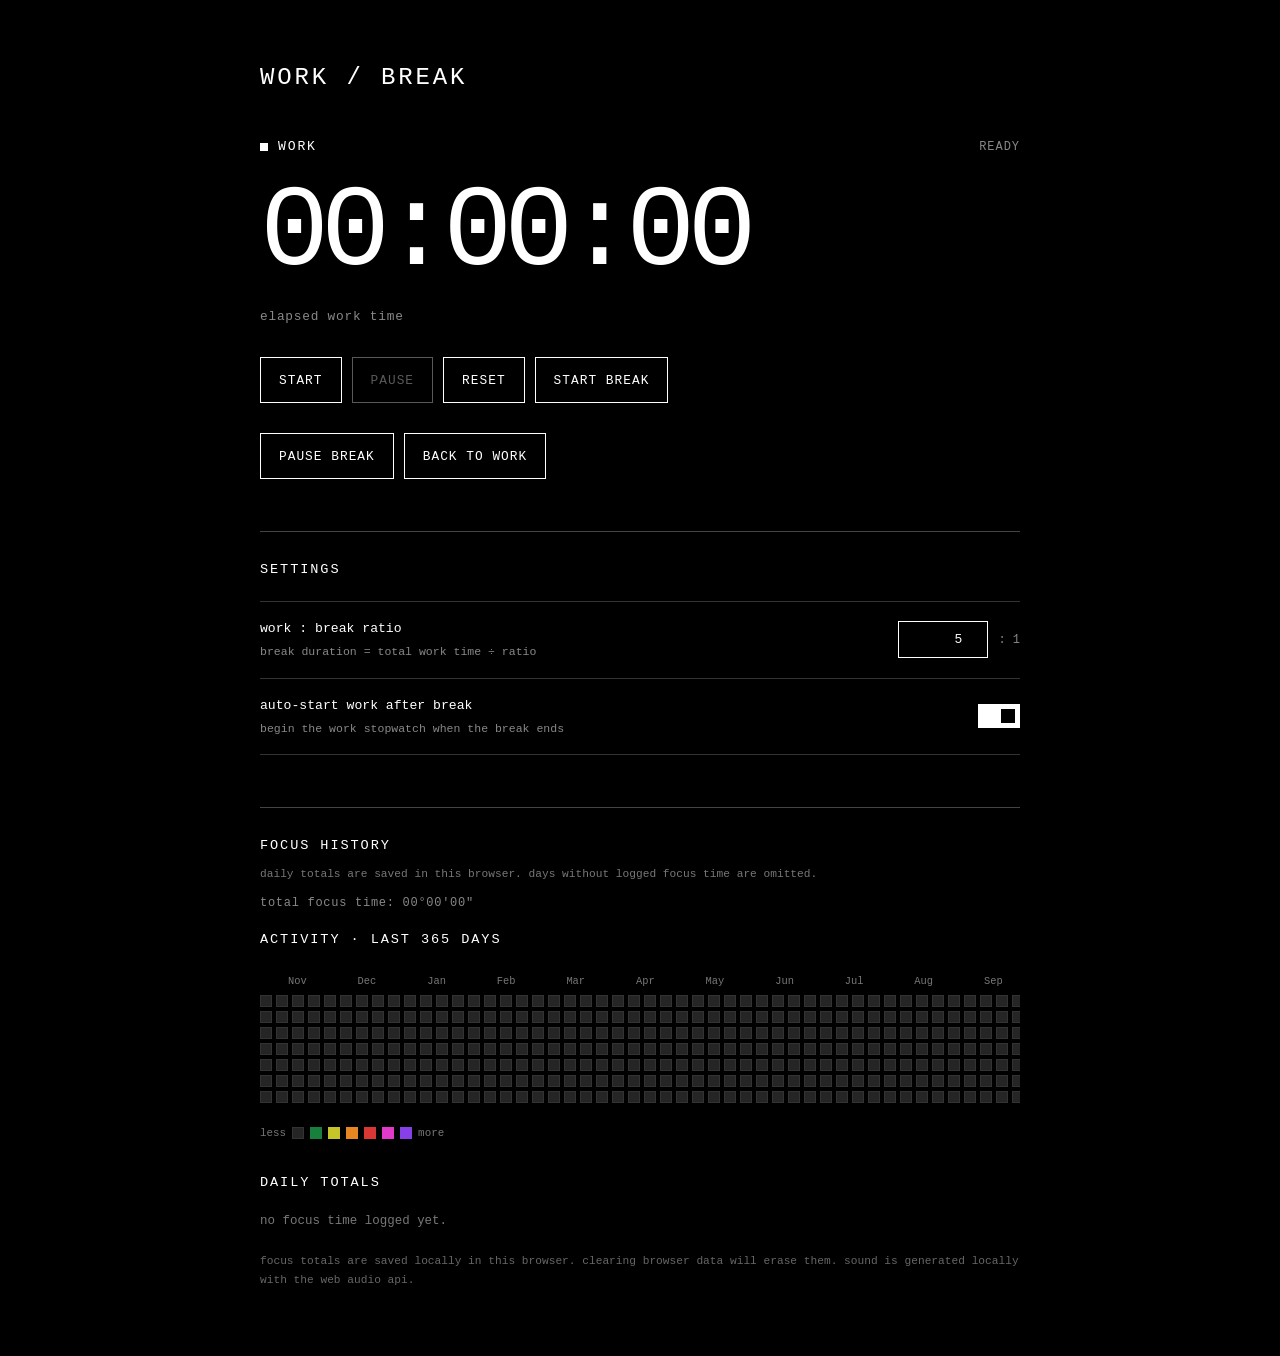
==== index.html @ 1306524c "Refactor daily totals and storage management Refactor daily totals handling and improve storage chec" ====
<!doctype html>
<html lang="en">
<head>
<meta charset="utf-8">
<meta name="viewport" content="width=device-width, initial-scale=1">
<meta name="theme-color" content="#000000">
<title>work / break timer</title>
<style>
  :root { color-scheme: dark; --bg:#000; --fg:#fff; }
  * { box-sizing:border-box; }
  html, body { margin:0; min-height:100%; background:var(--bg); color:var(--fg); }
  body {
    font-family: monospace;
    padding: clamp(20px, 5vw, 64px) 20px 48px;
    display:flex; justify-content:center;
  }
  main { width:min(760px, 100%); }
  h1 { font-size:clamp(1.1rem, 3vw, 1.5rem); font-weight:400; letter-spacing:.12em; text-transform:uppercase; margin:0 0 48px; }
  .mode-line { display:flex; justify-content:space-between; align-items:center; gap:16px; text-transform:uppercase; letter-spacing:.14em; font-size:.82rem; }
  .mode { display:flex; align-items:center; gap:10px; }
  .dot { width:8px; height:8px; background:#fff; display:inline-block; }
  .status { color:#888; font-size:.75rem; letter-spacing:.08em; }
  .display {
    font-size:clamp(3.4rem, 12vw, 7.2rem); line-height:1;
    letter-spacing:-.07em; font-variant-numeric:tabular-nums;
    margin:22px 0 18px; white-space:nowrap;
  }
  .subline { min-height:1.4em; color:#888; font-size:.8rem; letter-spacing:.06em; }
  .controls { display:flex; flex-wrap:wrap; gap:10px; margin-top:30px; }
  button {
    appearance:none; border:1px solid #fff; border-radius:0;
    background:#000; color:#fff; padding:13px 18px;
    font:inherit; font-size:.8rem; letter-spacing:.08em;
    text-transform:uppercase; cursor:pointer; min-height:46px;
    transition:background .08s linear, color .08s linear;
  }
  button:hover, button:active, button:focus-visible { background:#fff; color:#000; outline:none; }
  button:disabled { opacity:.35; cursor:not-allowed; }
  button:disabled:hover { background:#000; color:#fff; }
  .divider { border:0; border-top:1px solid #444; margin:52px 0 30px; }
  h2 { font-size:.85rem; font-weight:400; letter-spacing:.14em; text-transform:uppercase; margin:0 0 24px; }
  .setting { display:flex; justify-content:space-between; align-items:center; gap:24px; padding:16px 0; border-top:1px solid #333; }
  .setting:last-of-type { border-bottom:1px solid #333; }
  .setting-label { font-size:.82rem; line-height:1.6; }
  .hint { display:block; color:#888; font-size:.72rem; margin-top:4px; }
  input[type=number] {
    width:90px; padding:10px; border:1px solid #fff; border-radius:0;
    background:#000; color:#fff; font:inherit; text-align:right;
  }
  input[type=checkbox] { appearance:none; width:42px; height:24px; border:1px solid #fff; border-radius:0; background:#000; margin:0; cursor:pointer; position:relative; flex:none; }
  input[type=checkbox]::after { content:""; position:absolute; width:14px; height:14px; top:4px; left:4px; background:#fff; }
  input[type=checkbox]:checked { background:#fff; }
  input[type=checkbox]:checked::after { background:#000; left:22px; }
  input:focus-visible { outline:1px solid #fff; outline-offset:4px; }
  .setting-control { display:flex; align-items:center; gap:10px; }
  .unit { color:#888; font-size:.75rem; }
  .foot { color:#666; font-size:.7rem; line-height:1.7; margin-top:24px; }
  @media (max-width:480px) {
    .setting { align-items:flex-start; }
    .display { letter-spacing:-.08em; }
    button { flex:1 1 auto; }
  }

  .stats-summary { color:#888; font-size:.75rem; letter-spacing:.06em; margin:-8px 0 22px; }
  .heatmap-wrap { overflow-x:auto; padding:4px 0 12px; }
  .heatmap { display:grid; grid-auto-flow:column; grid-template-rows:repeat(7, 12px); grid-auto-columns:12px; gap:4px; width:max-content; }
  .heat-day { width:12px; height:12px; background:#252525; border:1px solid #333; }
  .heat-day.level-1 { background:#16803c; border-color:#16803c; }
  .heat-day.level-2 { background:#c5c52a; border-color:#c5c52a; }
  .heat-day.level-3 { background:#e88722; border-color:#e88722; }
  .heat-day.level-4 { background:#d93636; border-color:#d93636; }
  .heat-day.level-5 { background:#e13acb; border-color:#e13acb; }
  .heat-day.level-6 { background:#873fe8; border-color:#873fe8; }
  .heat-months { display:flex; gap:0; color:#777; font-size:.65rem; margin:0 0 8px 28px; }
  .heat-months span { width:calc(16px * 4.35); flex:none; }
  .heat-legend { display:flex; align-items:center; gap:6px; color:#777; font-size:.68rem; margin-top:12px; }
  .heat-legend .heat-day { display:inline-block; vertical-align:middle; }
  .log-list { list-style:none; margin:0; padding:0; }
  .log-list li { display:flex; justify-content:space-between; gap:16px; padding:11px 0; border-top:1px solid #333; font-size:.78rem; font-variant-numeric:tabular-nums; }
  .log-list li:last-child { border-bottom:1px solid #333; }
  .log-empty { color:#777; font-size:.78rem; }
  .section-note { color:#777; font-size:.7rem; line-height:1.7; margin:-12px 0 20px; }
  @media (max-width:480px) { .log-list li { font-size:.7rem; } }

</style>
</head>
<body>
<main>
  <h1>work / break</h1>

  <section aria-label="timer">
    <div class="mode-line">
      <div class="mode"><span class="dot" aria-hidden="true"></span><span id="modeName">work</span></div>
      <span class="status" id="status">ready</span>
    </div>
    <div class="display" id="display" role="timer" aria-live="off">00:00:00</div>
    <div class="subline" id="subline">elapsed work time</div>
    <div class="controls" id="workControls">
      <button id="workStart">start</button>
      <button id="workPause" disabled>pause</button>
      <button id="workReset">reset</button>
      <button id="breakStart">start break</button>
    </div>
    <div class="controls" id="breakControls" hidden>
      <button id="breakPause">pause break</button>
      <button id="breakResume" hidden>resume break</button>
      <button id="backToWork">back to work</button>
    </div>
  </section>

  <hr class="divider">
  <section aria-label="settings">
    <h2>settings</h2>
    <div class="setting">
      <div class="setting-label">work : break ratio<span class="hint">break duration = total work time ÷ ratio</span></div>
      <div class="setting-control"><input id="ratio" type="number" min="0.01" step="0.01" value="5" aria-label="work to break ratio"><span class="unit">: 1</span></div>
    </div>
    <div class="setting">
      <div class="setting-label">auto-start work after break<span class="hint">begin the work stopwatch when the break ends</span></div>
      <input id="autoStart" type="checkbox" checked aria-label="auto-start work after break">
    </div>
  </section>

  <hr class="divider">
  <section aria-label="focus history">
    <h2>focus history</h2>
    <p class="section-note">daily totals are saved in this browser. days without logged focus time are omitted.</p>
    <div class="stats-summary" id="historySummary">total focus time: 00°00'00"</div>
    <h2>activity · last 365 days</h2>
    <div class="heatmap-wrap">
      <div class="heat-months" id="heatMonths" aria-hidden="true"></div>
      <div class="heatmap" id="heatmap" role="img" aria-label="daily focus time heatmap for the last 365 days"></div>
    </div>
    <div class="heat-legend">
      <span>less</span>
      <span class="heat-day"></span>
      <span class="heat-day level-1"></span>
      <span class="heat-day level-2"></span>
      <span class="heat-day level-3"></span>
      <span class="heat-day level-4"></span>
      <span class="heat-day level-5"></span>
      <span class="heat-day level-6"></span>
      <span>more</span>
    </div>
    <h2 style="margin-top:36px">daily totals</h2>
    <ul class="log-list" id="dailyLog"></ul>
    <p class="log-empty" id="emptyLog" hidden>no focus time logged yet.</p>
  </section>

  <p class="foot">focus totals are saved locally in this browser. clearing browser data will erase them. sound is generated locally with the web audio api.</p>
</main>

<script>
(() => {
  const $ = id => document.getElementById(id);
  const display = $('display');
  const modeName = $('modeName');
  const status = $('status');
  const subline = $('subline');
  const workControls = $('workControls');
  const breakControls = $('breakControls');

  let mode = 'work';
  let workElapsed = 0;
  let workStartedAt = 0;
  let workRunning = false;
  let breakRemaining = 0;
  let breakDeadline = 0;
  let breakRunning = false;
  let audioContext;
  const STORAGE_KEY = 'work-break-focus-daily-v1';
  let dailyTotals = loadDailyTotals();
  let focusLogCursor = null;

  function localDateKey(date) {
    const y = date.getFullYear();
    const m = String(date.getMonth() + 1).padStart(2, '0');
    const d = String(date.getDate()).padStart(2, '0');
    return `${y}-${m}-${d}`;
  }
  let storageOk = true;
  function readStored() {
    try {
      const saved = JSON.parse(localStorage.getItem(STORAGE_KEY) || '{}');
      if (!saved || typeof saved !== 'object' || Array.isArray(saved)) return {};
      return Object.fromEntries(Object.entries(saved).filter(([key, value]) =>
        /^\d{4}-\d{2}-\d{2}$/.test(key) && Number.isFinite(value) && value > 0
      ));
    } catch (_) { return {}; }
  }
  function loadDailyTotals() { return readStored(); }
  // Splits [from, to) at every local midnight, so a session running
  // 23:50 -> 00:10 adds 10 min to the first day and 10 min to the next.
  function splitByDay(from, to) {
    const parts = {};
    let cursor = from;
    while (cursor < to) {
      const date = new Date(cursor);
      const midnight = new Date(date.getFullYear(), date.getMonth(), date.getDate() + 1).getTime();
      const end = Math.min(to, midnight);
      const key = localDateKey(date);
      parts[key] = (parts[key] || 0) + (end - cursor);
      cursor = end;
    }
    return parts;
  }
  function recordFocusUntil(now = Date.now()) {
    if (focusLogCursor === null || now <= focusLogCursor) return;
    const parts = splitByDay(focusLogCursor, now);
    focusLogCursor = now;
    // re-read storage first so other open tabs' totals are not overwritten
    dailyTotals = readStored();
    for (const [key, ms] of Object.entries(parts)) dailyTotals[key] = (dailyTotals[key] || 0) + ms;
    try {
      localStorage.setItem(STORAGE_KEY, JSON.stringify(dailyTotals));
      storageOk = true;
    } catch (_) { storageOk = false; }
    renderHistory();
  }

  function formatDailyDuration(ms) {
    const total = Math.floor(ms / 1000);
    const h = Math.floor(total / 3600);
    const m = Math.floor((total % 3600) / 60);
    const s = total % 60;
    return `${String(h).padStart(2,'0')}°${String(m).padStart(2,'0')}'${String(s).padStart(2,'0')}"`;
  }
  function displayDate(key) {
    const [y, m, d] = key.split('-');
    return `${d}/${m}/${y}`;
  }
  function renderHistory() {
    const entries = Object.entries(dailyTotals).filter(([, ms]) => ms > 0).sort(([a], [b]) => b.localeCompare(a));
    const total = entries.reduce((sum, [, ms]) => sum + ms, 0);
    $('historySummary').textContent = `total focus time: ${formatDailyDuration(total)}${storageOk ? '' : ' · not saved (browser storage unavailable)'}`;
    const list = $('dailyLog');
    list.replaceChildren();
    for (const [key, ms] of entries) {
      const li = document.createElement('li');
      const date = document.createElement('span');
      const duration = document.createElement('span');
      date.textContent = displayDate(key);
      duration.textContent = formatDailyDuration(ms);
      li.append(date, duration);
      list.append(li);
    }
    $('emptyLog').hidden = entries.length !== 0;

    const heatmap = $('heatmap');
    const months = $('heatMonths');
    heatmap.replaceChildren();
    months.replaceChildren();
    const today = new Date();
    today.setHours(0, 0, 0, 0);
    const start = new Date(today);
    start.setDate(start.getDate() - 364);
    start.setDate(start.getDate() - start.getDay());
    const days = [];
    for (let d = new Date(start); d <= today; d.setDate(d.getDate() + 1)) {
      days.push(new Date(d));
    }
    let lastMonth = -1;
    for (const day of days) {
      if (day.getMonth() !== lastMonth) {
        const label = document.createElement('span');
        label.textContent = day.toLocaleString(undefined, { month: 'short' });
        months.append(label);
        lastMonth = day.getMonth();
      }
      const key = localDateKey(day);
      const ms = dailyTotals[key] || 0;
      const hours = ms / 3600000;
      const level = ms <= 0 ? 0 : hours < 1 ? 1 : hours < 3 ? 2 : hours < 5 ? 3 : hours < 7 ? 4 : hours < 9 ? 5 : 6;
      const cell = document.createElement('div');
      cell.className = `heat-day${level ? ` level-${level}` : ''}`;
      cell.title = `${displayDate(key)} · ${formatDailyDuration(ms)}`;
      heatmap.append(cell);
    }
  }

  const notes = { C5:523.251, AS5:932.328, DS5:622.254, F5:698.456, G5:783.991 };
  function playNote(name) {
    try {
      const AudioContext = window.AudioContext || window.webkitAudioContext;
      if (!AudioContext) return;
      audioContext ||= new AudioContext();
      if (audioContext.state === 'suspended') audioContext.resume();
      const oscillator = audioContext.createOscillator();
      const gain = audioContext.createGain();
      const now = audioContext.currentTime;
      oscillator.type = 'triangle';
      oscillator.frequency.setValueAtTime(notes[name], now);
      gain.gain.setValueAtTime(0.0001, now);
      gain.gain.exponentialRampToValueAtTime(0.12, now + 0.012);
      gain.gain.setValueAtTime(0.12, now + 0.16);
      gain.gain.exponentialRampToValueAtTime(0.0001, now + 0.2);
      oscillator.connect(gain);
      gain.connect(audioContext.destination);
      oscillator.start(now);
      oscillator.stop(now + 0.2);
    } catch (_) {}
  }
  function playSequence(names) {
    names.forEach((name, index) => setTimeout(() => playNote(name), index * 240));
  }
  function format(ms) {
    const total = Math.max(0, Math.floor(ms / 1000));
    const h = Math.floor(total / 3600);
    const m = Math.floor((total % 3600) / 60);
    const s = total % 60;
    return [h,m,s].map(v => String(v).padStart(2,'0')).join(':');
  }
  function currentWork() {
    return workElapsed + (workRunning ? performance.now() - workStartedAt : 0);
  }
  function setWorkMode() {
    mode = 'work';
    modeName.textContent = 'work';
    workControls.hidden = false;
    breakControls.hidden = true;
    subline.textContent = 'elapsed work time';
  }
  function startWork(withSound = true) {
    if (workRunning) return;
    setWorkMode();
    workStartedAt = performance.now();
    focusLogCursor = Date.now();
    workRunning = true;
    $('workStart').disabled = true;
    $('workPause').disabled = false;
    status.textContent = 'running';
    if (withSound) playNote('C5');
    render();
  }
  function pauseWork() {
    if (!workRunning) return;
    recordFocusUntil();
    workElapsed = currentWork();
    workRunning = false;
    focusLogCursor = null;
    $('workStart').disabled = false;
    $('workPause').disabled = true;
    status.textContent = 'paused';
    playNote('AS5');
    render();
  }
  function resetWork() {
    if (workRunning) recordFocusUntil();
    focusLogCursor = null;
    workRunning = false;
    workElapsed = 0;
    workStartedAt = 0;
    setWorkMode();
    $('workStart').disabled = false;
    $('workPause').disabled = true;
    status.textContent = 'ready';
    playNote('DS5');
    render();
  }
  function breakLengthMs() {
    const ratio = Number($('ratio').value);
    if (!Number.isFinite(ratio) || ratio <= 0) return 0;
    return Math.floor(currentWork() / 1000 / ratio) * 1000;
  }
  function startBreak() {
    if (workRunning) pauseWorkSilently();
    const duration = breakLengthMs();
    if (duration <= 0) {
      status.textContent = 'work time too short';
      return;
    }
    mode = 'break';
    breakRemaining = duration;
    breakDeadline = performance.now() + breakRemaining;
    breakRunning = true;
    modeName.textContent = 'break';
    status.textContent = 'running';
    subline.textContent = 'break countdown · calculated from work time';
    workControls.hidden = true;
    breakControls.hidden = false;
    $('breakPause').hidden = false;
    $('breakResume').hidden = true;
    playNote('F5');
    render();
  }
  function pauseWorkSilently() {
    recordFocusUntil();
    workElapsed = currentWork();
    workRunning = false;
    focusLogCursor = null;
    $('workStart').disabled = false;
    $('workPause').disabled = true;
  }
  function pauseBreak() {
    if (!breakRunning) return;
    breakRemaining = Math.max(0, breakDeadline - performance.now());
    breakRunning = false;
    status.textContent = 'paused';
    $('breakPause').hidden = true;
    $('breakResume').hidden = false;
    render();
  }
  function resumeBreak() {
    if (breakRunning || breakRemaining <= 0) return;
    breakDeadline = performance.now() + breakRemaining;
    breakRunning = true;
    status.textContent = 'running';
    $('breakPause').hidden = false;
    $('breakResume').hidden = true;
    render();
  }
  function finishBreak() {
    breakRemaining = 0;
    breakRunning = false;
    playSequence(['G5','DS5']);
    if ($('autoStart').checked) {
      workElapsed = 0;
      startWork(false);
    } else {
      setWorkMode();
      status.textContent = 'break complete';
      $('workStart').disabled = false;
      $('workPause').disabled = true;
      render();
    }
  }
  function backToWork() {
    breakRunning = false;
    setWorkMode();
    status.textContent = 'ready';
    $('workStart').disabled = false;
    $('workPause').disabled = true;
    render();
  }
  function render() {
    if (mode === 'work') {
      display.textContent = format(currentWork());
      if (workRunning) status.textContent = 'running';
    } else {
      const remaining = breakRunning ? Math.max(0, breakDeadline - performance.now()) : breakRemaining;
      display.textContent = format(remaining);
      if (breakRunning && remaining <= 0) finishBreak();
    }
  }
  $('workStart').addEventListener('click', () => startWork(true));
  $('workPause').addEventListener('click', pauseWork);
  $('workReset').addEventListener('click', resetWork);
  $('breakStart').addEventListener('click', startBreak);
  $('breakPause').addEventListener('click', pauseBreak);
  $('breakResume').addEventListener('click', resumeBreak);
  $('backToWork').addEventListener('click', backToWork);
  $('ratio').addEventListener('change', () => {
    const input = $('ratio');
    const value = Number(input.value);
    if (!Number.isFinite(value) || value <= 0) input.value = '5';
  });
  setInterval(() => {
    if (workRunning) recordFocusUntil();
    render();
  }, 1000);
  document.addEventListener('visibilitychange', () => {
    if (document.hidden && workRunning) recordFocusUntil();
  });
  const flush = () => { if (workRunning) recordFocusUntil(); };
  window.addEventListener('beforeunload', flush);
  window.addEventListener('pagehide', flush);
  window.addEventListener('storage', e => {
    if (e.key === STORAGE_KEY) { dailyTotals = readStored(); renderHistory(); }
  });
  renderHistory();
  render();
})();
</script>
</body>
</html>
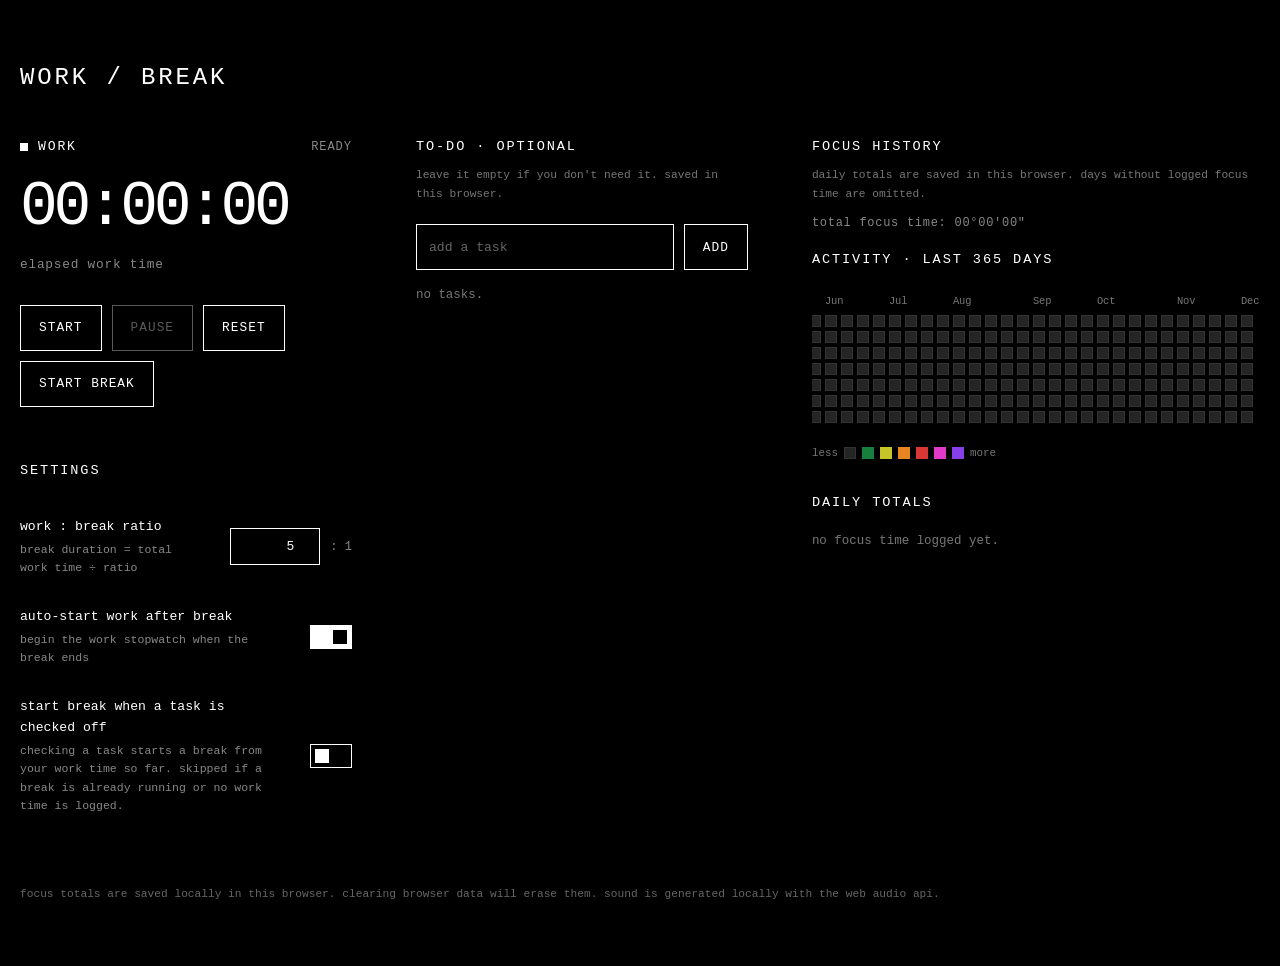
==== commit cbd7303a: "Refactor index.html for improved layout and to-do features Updated styles and structure for the time" ====
--- a/index.html
+++ b/index.html
@@ -8,6 +8,7 @@
 <style>
   :root { color-scheme: dark; --bg:#000; --fg:#fff; }
   * { box-sizing:border-box; }
+  [hidden] { display:none !important; }
   html, body { margin:0; min-height:100%; background:var(--bg); color:var(--fg); }
   body {
     font-family: monospace;
@@ -37,10 +38,8 @@
   button:hover, button:active, button:focus-visible { background:#fff; color:#000; outline:none; }
   button:disabled { opacity:.35; cursor:not-allowed; }
   button:disabled:hover { background:#000; color:#fff; }
-  .divider { border:0; border-top:1px solid #444; margin:52px 0 30px; }
   h2 { font-size:.85rem; font-weight:400; letter-spacing:.14em; text-transform:uppercase; margin:0 0 24px; }
-  .setting { display:flex; justify-content:space-between; align-items:center; gap:24px; padding:16px 0; border-top:1px solid #333; }
-  .setting:last-of-type { border-bottom:1px solid #333; }
+  .setting { display:flex; justify-content:space-between; align-items:center; gap:24px; padding:14px 0; }
   .setting-label { font-size:.82rem; line-height:1.6; }
   .hint { display:block; color:#888; font-size:.72rem; margin-top:4px; }
   input[type=number] {
@@ -52,8 +51,8 @@
   input[type=checkbox]:checked { background:#fff; }
   input[type=checkbox]:checked::after { background:#000; left:22px; }
   input:focus-visible { outline:1px solid #fff; outline-offset:4px; }
-  .setting-control { display:flex; align-items:center; gap:10px; }
-  .unit { color:#888; font-size:.75rem; }
+  .setting-control { display:flex; align-items:center; gap:10px; flex:none; }
+  .unit { color:#888; font-size:.75rem; white-space:nowrap; }
   .foot { color:#666; font-size:.7rem; line-height:1.7; margin-top:24px; }
   @media (max-width:480px) {
     .setting { align-items:flex-start; }
@@ -71,24 +70,60 @@
   .heat-day.level-4 { background:#d93636; border-color:#d93636; }
   .heat-day.level-5 { background:#e13acb; border-color:#e13acb; }
   .heat-day.level-6 { background:#873fe8; border-color:#873fe8; }
-  .heat-months { display:flex; gap:0; color:#777; font-size:.65rem; margin:0 0 8px 28px; }
-  .heat-months span { width:calc(16px * 4.35); flex:none; }
+  .heat-months { position:relative; height:14px; color:#777; font-size:.65rem; margin:0 0 6px; }
+  .heat-months span { position:absolute; top:0; white-space:nowrap; }
   .heat-legend { display:flex; align-items:center; gap:6px; color:#777; font-size:.68rem; margin-top:12px; }
   .heat-legend .heat-day { display:inline-block; vertical-align:middle; }
   .log-list { list-style:none; margin:0; padding:0; }
-  .log-list li { display:flex; justify-content:space-between; gap:16px; padding:11px 0; border-top:1px solid #333; font-size:.78rem; font-variant-numeric:tabular-nums; }
-  .log-list li:last-child { border-bottom:1px solid #333; }
+  .log-list li { display:flex; justify-content:space-between; gap:16px; padding:8px 0; font-size:.78rem; font-variant-numeric:tabular-nums; }
   .log-empty { color:#777; font-size:.78rem; }
   .section-note { color:#777; font-size:.7rem; line-height:1.7; margin:-12px 0 20px; }
   @media (max-width:480px) { .log-list li { font-size:.7rem; } }
 
+  .todo-add { display:flex; gap:10px; margin-bottom:18px; }
+  .todo-add input[type=text] { flex:1; min-width:0; padding:12px; border:1px solid #fff; border-radius:0; background:#000; color:#fff; font:inherit; font-size:.82rem; }
+  .todo-add input[type=text]::placeholder { color:#666; }
+  .todo-list { list-style:none; margin:0; padding:0; }
+  .todo-list li { display:flex; align-items:center; gap:12px; padding:9px 0; font-size:.82rem; }
+  .todo-list label { flex:1; display:flex; align-items:center; gap:12px; cursor:pointer; min-width:0; }
+  .todo-text { overflow-wrap:anywhere; line-height:1.5; }
+  .todo-list li.done .todo-text { color:#666; text-decoration:line-through; }
+  input[type=checkbox].todo-check { width:20px; height:20px; }
+  input[type=checkbox].todo-check::after { width:10px; height:10px; top:4px; left:4px; background:transparent; }
+  input[type=checkbox].todo-check:checked { background:#000; }
+  input[type=checkbox].todo-check:checked::after { background:#fff; left:4px; }
+  .todo-add button, .todo-del, .todo-foot button { flex:none; }
+  .todo-del { min-height:32px; padding:4px 10px; font-size:.75rem; }
+  .todo-foot { display:flex; justify-content:space-between; align-items:center; gap:12px; margin-top:14px; color:#888; font-size:.72rem; }
+  .todo-foot button { min-height:32px; padding:4px 10px; font-size:.7rem; }
+  /* layout: phones = one column (default), tablets = 2 columns, laptops+ = 3 columns */
+  .layout { display:grid; gap:56px; grid-template-columns:minmax(0,1fr); align-items:start;
+    grid-template-areas:"timer" "todo" "settings" "history"; }
+  .sec-timer { grid-area:timer; }
+  .sec-todo { grid-area:todo; }
+  .sec-settings { grid-area:settings; }
+  .sec-history { grid-area:history; }
+  .foot { margin-top:56px; }
+  @media (min-width:700px) {
+    main { width:min(1000px, 100%); }
+    .layout { column-gap:56px; grid-template-columns:repeat(2, minmax(0,1fr)); grid-template-rows:auto auto 1fr;
+      grid-template-areas:"timer history" "todo history" "settings history"; }
+    .sec-timer { container-type:inline-size; }
+    .display { font-size:clamp(2.4rem, 19cqw, 7.2rem); }
+  }
+  @media (min-width:1100px) {
+    main { width:min(1500px, 100%); }
+    .layout { column-gap:64px; grid-template-columns:minmax(0,1fr) minmax(0,1fr) minmax(0,1.35fr); grid-template-rows:auto 1fr;
+      grid-template-areas:"timer todo history" "settings todo history"; }
+  }
 </style>
 </head>
 <body>
 <main>
   <h1>work / break</h1>
 
-  <section aria-label="timer">
+  <div class="layout">
+  <section class="sec-timer" aria-label="timer">
     <div class="mode-line">
       <div class="mode"><span class="dot" aria-hidden="true"></span><span id="modeName">work</span></div>
       <span class="status" id="status">ready</span>
@@ -108,8 +143,22 @@
     </div>
   </section>
 
-  <hr class="divider">
-  <section aria-label="settings">
+  <section class="sec-todo" aria-label="to-do list">
+    <h2>to-do · optional</h2>
+    <p class="section-note">leave it empty if you don't need it. saved in this browser.</p>
+    <div class="todo-add">
+      <input id="todoInput" type="text" maxlength="200" placeholder="add a task" aria-label="new task" autocomplete="off">
+      <button id="todoAdd">add</button>
+    </div>
+    <ul class="todo-list" id="todoList"></ul>
+    <p class="log-empty" id="todoEmpty">no tasks.</p>
+    <div class="todo-foot" id="todoFoot" hidden>
+      <span id="todoCount"></span>
+      <button id="todoClear">clear completed</button>
+    </div>
+  </section>
+
+  <section class="sec-settings" aria-label="settings">
     <h2>settings</h2>
     <div class="setting">
       <div class="setting-label">work : break ratio<span class="hint">break duration = total work time ÷ ratio</span></div>
@@ -119,10 +168,13 @@
       <div class="setting-label">auto-start work after break<span class="hint">begin the work stopwatch when the break ends</span></div>
       <input id="autoStart" type="checkbox" checked aria-label="auto-start work after break">
     </div>
+    <div class="setting">
+      <div class="setting-label">start break when a task is checked off<span class="hint">checking a task starts a break from your work time so far. skipped if a break is already running or no work time is logged.</span></div>
+      <input id="todoBreak" type="checkbox" aria-label="start break when a task is checked off">
+    </div>
   </section>
 
-  <hr class="divider">
-  <section aria-label="focus history">
+  <section class="sec-history" aria-label="focus history">
     <h2>focus history</h2>
     <p class="section-note">daily totals are saved in this browser. days without logged focus time are omitted.</p>
     <div class="stats-summary" id="historySummary">total focus time: 00°00'00"</div>
@@ -146,6 +198,8 @@
     <ul class="log-list" id="dailyLog"></ul>
     <p class="log-empty" id="emptyLog" hidden>no focus time logged yet.</p>
   </section>
+
+  </div>
 
   <p class="foot">focus totals are saved locally in this browser. clearing browser data will erase them. sound is generated locally with the web audio api.</p>
 </main>
@@ -229,6 +283,7 @@
     const [y, m, d] = key.split('-');
     return `${d}/${m}/${y}`;
   }
+  let heatScrolled = false;
   function renderHistory() {
     const entries = Object.entries(dailyTotals).filter(([, ms]) => ms > 0).sort(([a], [b]) => b.localeCompare(a));
     const total = entries.reduce((sum, [, ms]) => sum + ms, 0);
@@ -260,11 +315,18 @@
       days.push(new Date(d));
     }
     let lastMonth = -1;
-    for (const day of days) {
+    let lastLabelCol = -10;
+    months.style.width = (Math.ceil(days.length / 7) * 16) + 'px';
+    for (const [index, day] of days.entries()) {
       if (day.getMonth() !== lastMonth) {
-        const label = document.createElement('span');
-        label.textContent = day.toLocaleString(undefined, { month: 'short' });
-        months.append(label);
+        const col = Math.floor(index / 7);
+        if (col - lastLabelCol >= 3) {
+          const label = document.createElement('span');
+          label.textContent = day.toLocaleString(undefined, { month: 'short' });
+          label.style.left = (col * 16) + 'px';
+          months.append(label);
+          lastLabelCol = col;
+        }
         lastMonth = day.getMonth();
       }
       const key = localDateKey(day);
@@ -276,6 +338,8 @@
       cell.title = `${displayDate(key)} · ${formatDailyDuration(ms)}`;
       heatmap.append(cell);
     }
+    const wrap = heatmap.parentElement;
+    if (wrap && !heatScrolled) { wrap.scrollLeft = wrap.scrollWidth; heatScrolled = true; }
   }
 
   const notes = { C5:523.251, AS5:932.328, DS5:622.254, F5:698.456, G5:783.991 };
@@ -467,6 +531,108 @@
   window.addEventListener('storage', e => {
     if (e.key === STORAGE_KEY) { dailyTotals = readStored(); renderHistory(); }
   });
+
+  // ---------- settings persistence ----------
+  const SETTINGS_KEY = 'work-break-focus-settings-v1';
+  function loadSettings() {
+    try {
+      const saved = JSON.parse(localStorage.getItem(SETTINGS_KEY) || '{}');
+      if (!saved || typeof saved !== 'object') return;
+      if (Number.isFinite(saved.ratio) && saved.ratio > 0) $('ratio').value = String(saved.ratio);
+      if (typeof saved.autoStart === 'boolean') $('autoStart').checked = saved.autoStart;
+      if (typeof saved.todoBreak === 'boolean') $('todoBreak').checked = saved.todoBreak;
+    } catch (_) {}
+  }
+  function saveSettings() {
+    try {
+      localStorage.setItem(SETTINGS_KEY, JSON.stringify({
+        ratio: Number($('ratio').value) > 0 ? Number($('ratio').value) : 5,
+        autoStart: $('autoStart').checked,
+        todoBreak: $('todoBreak').checked
+      }));
+    } catch (_) {}
+  }
+  loadSettings();
+  ['ratio', 'autoStart', 'todoBreak'].forEach(id => $(id).addEventListener('change', saveSettings));
+
+  // ---------- optional to-do list ----------
+  const TODO_KEY = 'work-break-focus-todos-v1';
+  let todos = loadTodos();
+  function loadTodos() {
+    try {
+      const saved = JSON.parse(localStorage.getItem(TODO_KEY) || '[]');
+      if (!Array.isArray(saved)) return [];
+      return saved.filter(t => t && typeof t.id === 'string' && typeof t.text === 'string')
+                  .map(t => ({ id: t.id, text: t.text.slice(0, 200), done: !!t.done }));
+    } catch (_) { return []; }
+  }
+  function saveTodos() {
+    try { localStorage.setItem(TODO_KEY, JSON.stringify(todos)); } catch (_) {}
+  }
+  function renderTodos() {
+    const list = $('todoList');
+    list.replaceChildren();
+    for (const todo of todos) {
+      const li = document.createElement('li');
+      if (todo.done) li.className = 'done';
+      const label = document.createElement('label');
+      const box = document.createElement('input');
+      box.type = 'checkbox';
+      box.className = 'todo-check';
+      box.checked = todo.done;
+      box.addEventListener('change', () => toggleTodo(todo.id, box.checked));
+      const text = document.createElement('span');
+      text.className = 'todo-text';
+      text.textContent = todo.text;
+      label.append(box, text);
+      const del = document.createElement('button');
+      del.className = 'todo-del';
+      del.textContent = 'x';
+      del.setAttribute('aria-label', 'delete task: ' + todo.text);
+      del.addEventListener('click', () => deleteTodo(todo.id));
+      li.append(label, del);
+      list.append(li);
+    }
+    const doneCount = todos.filter(t => t.done).length;
+    $('todoEmpty').hidden = todos.length !== 0;
+    $('todoFoot').hidden = todos.length === 0;
+    $('todoCount').textContent = doneCount + ' of ' + todos.length + ' done';
+    $('todoClear').hidden = doneCount === 0;
+  }
+  function addTodo() {
+    const input = $('todoInput');
+    const text = input.value.trim();
+    if (!text) return;
+    todos.push({ id: Date.now().toString(36) + Math.random().toString(36).slice(2, 7), text: text.slice(0, 200), done: false });
+    input.value = '';
+    saveTodos();
+    renderTodos();
+    input.focus();
+  }
+  function toggleTodo(id, done) {
+    const todo = todos.find(t => t.id === id);
+    if (!todo) return;
+    todo.done = done;
+    saveTodos();
+    renderTodos();
+    if (done && $('todoBreak').checked && mode === 'work') startBreak();
+  }
+  function deleteTodo(id) {
+    todos = todos.filter(t => t.id !== id);
+    saveTodos();
+    renderTodos();
+  }
+  $('todoAdd').addEventListener('click', addTodo);
+  $('todoInput').addEventListener('keydown', e => { if (e.key === 'Enter') { e.preventDefault(); addTodo(); } });
+  $('todoClear').addEventListener('click', () => {
+    todos = todos.filter(t => !t.done);
+    saveTodos();
+    renderTodos();
+  });
+  window.addEventListener('storage', e => {
+    if (e.key === TODO_KEY) { todos = loadTodos(); renderTodos(); }
+  });
+  renderTodos();
   renderHistory();
   render();
 })();
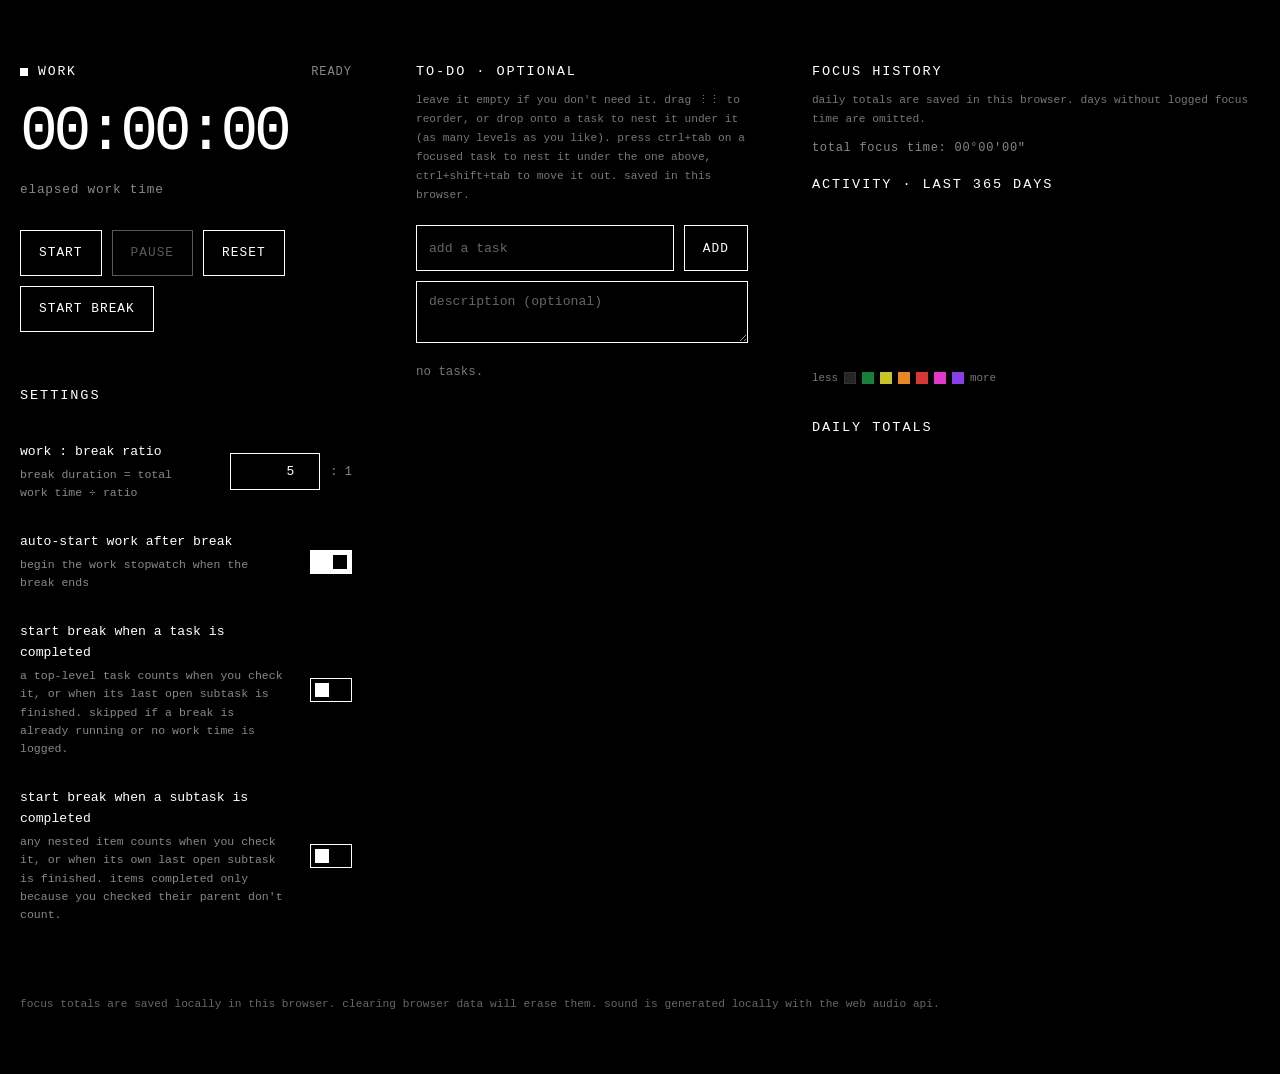
==== commit 8f8c774c: "Refactor to-do list layout and update title Updated the title and modified the to-do list layout and" ====
--- a/index.html
+++ b/index.html
@@ -4,7 +4,7 @@
 <meta charset="utf-8">
 <meta name="viewport" content="width=device-width, initial-scale=1">
 <meta name="theme-color" content="#000000">
-<title>work / break timer</title>
+<title>cadence</title>
 <style>
   :root { color-scheme: dark; --bg:#000; --fg:#fff; }
   * { box-sizing:border-box; }
@@ -80,22 +80,44 @@
   .section-note { color:#777; font-size:.7rem; line-height:1.7; margin:-12px 0 20px; }
   @media (max-width:480px) { .log-list li { font-size:.7rem; } }
 
-  .todo-add { display:flex; gap:10px; margin-bottom:18px; }
-  .todo-add input[type=text] { flex:1; min-width:0; padding:12px; border:1px solid #fff; border-radius:0; background:#000; color:#fff; font:inherit; font-size:.82rem; }
-  .todo-add input[type=text]::placeholder { color:#666; }
-  .todo-list { list-style:none; margin:0; padding:0; }
-  .todo-list li { display:flex; align-items:center; gap:12px; padding:9px 0; font-size:.82rem; }
-  .todo-list label { flex:1; display:flex; align-items:center; gap:12px; cursor:pointer; min-width:0; }
-  .todo-text { overflow-wrap:anywhere; line-height:1.5; }
-  .todo-list li.done .todo-text { color:#666; text-decoration:line-through; }
-  input[type=checkbox].todo-check { width:20px; height:20px; }
+  .todo-add { display:flex; gap:10px; margin-bottom:10px; }
+  .todo-field { width:100%; min-width:0; padding:10px 12px; border:1px solid #fff; border-radius:0; background:#000; color:#fff; font:inherit; font-size:.82rem; }
+  .todo-field::placeholder { color:#666; }
+  textarea.todo-field { display:block; resize:vertical; line-height:1.5; }
+  #todoDesc { margin-bottom:22px; }
+  .todo-list, .todo-sublist { list-style:none; margin:0; padding:0; }
+  .todo-sublist { margin-left:22px; }
+  .todo-sublist.flat, .todo-subform.flat { margin-left:0; }   /* stop indenting after 5 levels so deep trees stay on screen */
+  .todo-row { display:flex; align-items:flex-start; gap:8px; padding:8px 0; }
+  .todo-content { flex:1; min-width:0; }
+  .todo-text { font-size:.82rem; line-height:1.5; overflow-wrap:anywhere; }
+  .todo-progress { color:#888; font-size:.7rem; margin-left:8px; white-space:nowrap; }
+  .todo-desc { color:#888; font-size:.72rem; line-height:1.6; margin-top:2px; white-space:pre-wrap; overflow-wrap:anywhere; }
+  .todo-row.done .todo-text { color:#666; text-decoration:line-through; }
+  .todo-row.done .todo-desc { color:#555; }
+  .todo-actions { display:flex; flex-wrap:wrap; gap:0 14px; margin-top:2px; }
+  .todo-act { border:0; background:transparent; color:#777; padding:4px 0; min-height:28px; font-size:.68rem; letter-spacing:.06em; text-transform:lowercase; flex:none; }
+  .todo-act:hover, .todo-act:focus-visible { background:transparent; color:#fff; text-decoration:underline; }
+  .todo-grip { flex:none; width:18px; min-height:24px; padding:0; border:0; background:transparent; color:#777; font-size:.9rem; line-height:1; letter-spacing:-3px; cursor:grab; touch-action:none; user-select:none; -webkit-user-select:none; -webkit-touch-callout:none; }
+  .todo-grip:hover, .todo-grip:focus-visible { background:transparent; color:#fff; }
+  input[type=checkbox].todo-check { width:20px; height:20px; margin-top:2px; }
   input[type=checkbox].todo-check::after { width:10px; height:10px; top:4px; left:4px; background:transparent; }
   input[type=checkbox].todo-check:checked { background:#000; }
   input[type=checkbox].todo-check:checked::after { background:#fff; left:4px; }
-  .todo-add button, .todo-del, .todo-foot button { flex:none; }
-  .todo-del { min-height:32px; padding:4px 10px; font-size:.75rem; }
+  .todo-edit { display:flex; flex-direction:column; gap:8px; }
+  .todo-edit-actions, .todo-subform { display:flex; gap:8px; }
+  .todo-subform { margin:4px 0 8px 22px; }
+  @media (max-width:480px) { .todo-sublist, .todo-subform { margin-left:14px; } }
+  .todo-small { flex:none; min-height:34px; padding:4px 12px; font-size:.7rem; }
+  li.dragging { opacity:.3; }
+  li.drop-before { box-shadow:0 -2px 0 #fff; }
+  li.drop-after { box-shadow:0 2px 0 #fff; }
+  .todo-row.drop-into { outline:1px dashed #fff; outline-offset:-1px; background:#111; }
+  .todo-ghost { position:fixed; z-index:1000; margin:0; padding:8px; background:#000; border:1px solid #fff; pointer-events:none; opacity:.92; }
+  .todo-ghost .todo-actions { display:none; }
+  body.is-dragging, body.is-dragging * { user-select:none; -webkit-user-select:none; cursor:grabbing !important; }
   .todo-foot { display:flex; justify-content:space-between; align-items:center; gap:12px; margin-top:14px; color:#888; font-size:.72rem; }
-  .todo-foot button { min-height:32px; padding:4px 10px; font-size:.7rem; }
+  .todo-foot button { flex:none; min-height:32px; padding:4px 10px; font-size:.7rem; }
   /* layout: phones = one column (default), tablets = 2 columns, laptops+ = 3 columns */
   .layout { display:grid; gap:56px; grid-template-columns:minmax(0,1fr); align-items:start;
     grid-template-areas:"timer" "todo" "settings" "history"; }
@@ -106,8 +128,9 @@
   .foot { margin-top:56px; }
   @media (min-width:700px) {
     main { width:min(1000px, 100%); }
-    .layout { column-gap:56px; grid-template-columns:repeat(2, minmax(0,1fr)); grid-template-rows:auto auto 1fr;
-      grid-template-areas:"timer history" "todo history" "settings history"; }
+    /* mid-size: left = timer + settings, right = todo + history */
+    .layout { column-gap:56px; grid-template-columns:repeat(2, minmax(0,1fr)); grid-template-rows:auto auto auto;
+      grid-template-areas:"timer todo" "settings todo" "settings history"; }
     .sec-timer { container-type:inline-size; }
     .display { font-size:clamp(2.4rem, 19cqw, 7.2rem); }
   }
@@ -120,8 +143,6 @@
 </head>
 <body>
 <main>
-  <h1>work / break</h1>
-
   <div class="layout">
   <section class="sec-timer" aria-label="timer">
     <div class="mode-line">
@@ -145,11 +166,12 @@
 
   <section class="sec-todo" aria-label="to-do list">
     <h2>to-do · optional</h2>
-    <p class="section-note">leave it empty if you don't need it. saved in this browser.</p>
+    <p class="section-note">leave it empty if you don't need it. drag ⋮⋮ to reorder, or drop onto a task to nest it under it (as many levels as you like). press ctrl+tab on a focused task to nest it under the one above, ctrl+shift+tab to move it out. saved in this browser.</p>
     <div class="todo-add">
-      <input id="todoInput" type="text" maxlength="200" placeholder="add a task" aria-label="new task" autocomplete="off">
-      <button id="todoAdd">add</button>
-    </div>
+      <input id="todoInput" class="todo-field" type="text" maxlength="200" placeholder="add a task" aria-label="new task" autocomplete="off">
+      <button id="todoAdd" style="flex:none">add</button>
+    </div>
+    <textarea id="todoDesc" class="todo-field" rows="2" maxlength="1000" placeholder="description (optional)" aria-label="new task description"></textarea>
     <ul class="todo-list" id="todoList"></ul>
     <p class="log-empty" id="todoEmpty">no tasks.</p>
     <div class="todo-foot" id="todoFoot" hidden>
@@ -169,8 +191,12 @@
       <input id="autoStart" type="checkbox" checked aria-label="auto-start work after break">
     </div>
     <div class="setting">
-      <div class="setting-label">start break when a task is checked off<span class="hint">checking a task starts a break from your work time so far. skipped if a break is already running or no work time is logged.</span></div>
-      <input id="todoBreak" type="checkbox" aria-label="start break when a task is checked off">
+      <div class="setting-label">start break when a task is completed<span class="hint">a top-level task counts when you check it, or when its last open subtask is finished. skipped if a break is already running or no work time is logged.</span></div>
+      <input id="taskBreak" type="checkbox" aria-label="start break when a task is completed">
+    </div>
+    <div class="setting">
+      <div class="setting-label">start break when a subtask is completed<span class="hint">any nested item counts when you check it, or when its own last open subtask is finished. items completed only because you checked their parent don't count.</span></div>
+      <input id="subtaskBreak" type="checkbox" aria-label="start break when a subtask is completed">
     </div>
   </section>
 
@@ -427,12 +453,12 @@
     return Math.floor(currentWork() / 1000 / ratio) * 1000;
   }
   function startBreak() {
-    if (workRunning) pauseWorkSilently();
-    const duration = breakLengthMs();
+    const duration = breakLengthMs();   // worked out first, so a refused break never pauses the stopwatch
     if (duration <= 0) {
       status.textContent = 'work time too short';
       return;
     }
+    if (workRunning) pauseWorkSilently();
     mode = 'break';
     breakRemaining = duration;
     breakDeadline = performance.now() + breakRemaining;
@@ -540,7 +566,10 @@
       if (!saved || typeof saved !== 'object') return;
       if (Number.isFinite(saved.ratio) && saved.ratio > 0) $('ratio').value = String(saved.ratio);
       if (typeof saved.autoStart === 'boolean') $('autoStart').checked = saved.autoStart;
-      if (typeof saved.todoBreak === 'boolean') $('todoBreak').checked = saved.todoBreak;
+      // 'todoBreak' was the single toggle in the previous version; it now means "task completed"
+      if (typeof saved.taskBreak === 'boolean') $('taskBreak').checked = saved.taskBreak;
+      else if (typeof saved.todoBreak === 'boolean') $('taskBreak').checked = saved.todoBreak;
+      if (typeof saved.subtaskBreak === 'boolean') $('subtaskBreak').checked = saved.subtaskBreak;
     } catch (_) {}
   }
   function saveSettings() {
@@ -548,94 +577,22 @@
       localStorage.setItem(SETTINGS_KEY, JSON.stringify({
         ratio: Number($('ratio').value) > 0 ? Number($('ratio').value) : 5,
         autoStart: $('autoStart').checked,
-        todoBreak: $('todoBreak').checked
+        taskBreak: $('taskBreak').checked,
+        subtaskBreak: $('subtaskBreak').checked
       }));
     } catch (_) {}
   }
   loadSettings();
-  ['ratio', 'autoStart', 'todoBreak'].forEach(id => $(id).addEventListener('change', saveSettings));
-
-  // ---------- optional to-do list ----------
+  ['ratio', 'autoStart', 'taskBreak', 'subtaskBreak'].forEach(id => $(id).addEventListener('change', saveSettings));
+
+  // ---------- optional to-do list: nested tasks, descriptions, drag and drop ----------
+  // Data: todos = [{ id, text, desc, done, collapsed, subtasks: [ ...same shape, any depth... ] }]
+  // Rule kept everywhere: a completed item never has an unfinished item beneath it.
   const TODO_KEY = 'work-break-focus-todos-v1';
+  const ui = { editId: null, editDraft: null, subFor: null, subDraft: '', confirmDel: null, focusNext: null };
   let todos = loadTodos();
-  function loadTodos() {
-    try {
-      const saved = JSON.parse(localStorage.getItem(TODO_KEY) || '[]');
-      if (!Array.isArray(saved)) return [];
-      return saved.filter(t => t && typeof t.id === 'string' && typeof t.text === 'string')
-                  .map(t => ({ id: t.id, text: t.text.slice(0, 200), done: !!t.done }));
-    } catch (_) { return []; }
-  }
-  function saveTodos() {
-    try { localStorage.setItem(TODO_KEY, JSON.stringify(todos)); } catch (_) {}
-  }
-  function renderTodos() {
-    const list = $('todoList');
-    list.replaceChildren();
-    for (const todo of todos) {
-      const li = document.createElement('li');
-      if (todo.done) li.className = 'done';
-      const label = document.createElement('label');
-      const box = document.createElement('input');
-      box.type = 'checkbox';
-      box.className = 'todo-check';
-      box.checked = todo.done;
-      box.addEventListener('change', () => toggleTodo(todo.id, box.checked));
-      const text = document.createElement('span');
-      text.className = 'todo-text';
-      text.textContent = todo.text;
-      label.append(box, text);
-      const del = document.createElement('button');
-      del.className = 'todo-del';
-      del.textContent = 'x';
-      del.setAttribute('aria-label', 'delete task: ' + todo.text);
-      del.addEventListener('click', () => deleteTodo(todo.id));
-      li.append(label, del);
-      list.append(li);
-    }
-    const doneCount = todos.filter(t => t.done).length;
-    $('todoEmpty').hidden = todos.length !== 0;
-    $('todoFoot').hidden = todos.length === 0;
-    $('todoCount').textContent = doneCount + ' of ' + todos.length + ' done';
-    $('todoClear').hidden = doneCount === 0;
-  }
-  function addTodo() {
-    const input = $('todoInput');
-    const text = input.value.trim();
-    if (!text) return;
-    todos.push({ id: Date.now().toString(36) + Math.random().toString(36).slice(2, 7), text: text.slice(0, 200), done: false });
-    input.value = '';
-    saveTodos();
-    renderTodos();
-    input.focus();
-  }
-  function toggleTodo(id, done) {
-    const todo = todos.find(t => t.id === id);
-    if (!todo) return;
-    todo.done = done;
-    saveTodos();
-    renderTodos();
-    if (done && $('todoBreak').checked && mode === 'work') startBreak();
-  }
-  function deleteTodo(id) {
-    todos = todos.filter(t => t.id !== id);
-    saveTodos();
-    renderTodos();
-  }
-  $('todoAdd').addEventListener('click', addTodo);
-  $('todoInput').addEventListener('keydown', e => { if (e.key === 'Enter') { e.preventDefault(); addTodo(); } });
-  $('todoClear').addEventListener('click', () => {
-    todos = todos.filter(t => !t.done);
-    saveTodos();
-    renderTodos();
-  });
-  window.addEventListener('storage', e => {
-    if (e.key === TODO_KEY) { todos = loadTodos(); renderTodos(); }
-  });
-  renderTodos();
-  renderHistory();
-  render();
-})();
-</script>
-</body>
-</html>
+
+  function mk(tag, cls, text) {
+    const node = document.createElement(tag);
+    if (cls) node.className = cls;
+    if (text !== undefined) node.textContent = text;
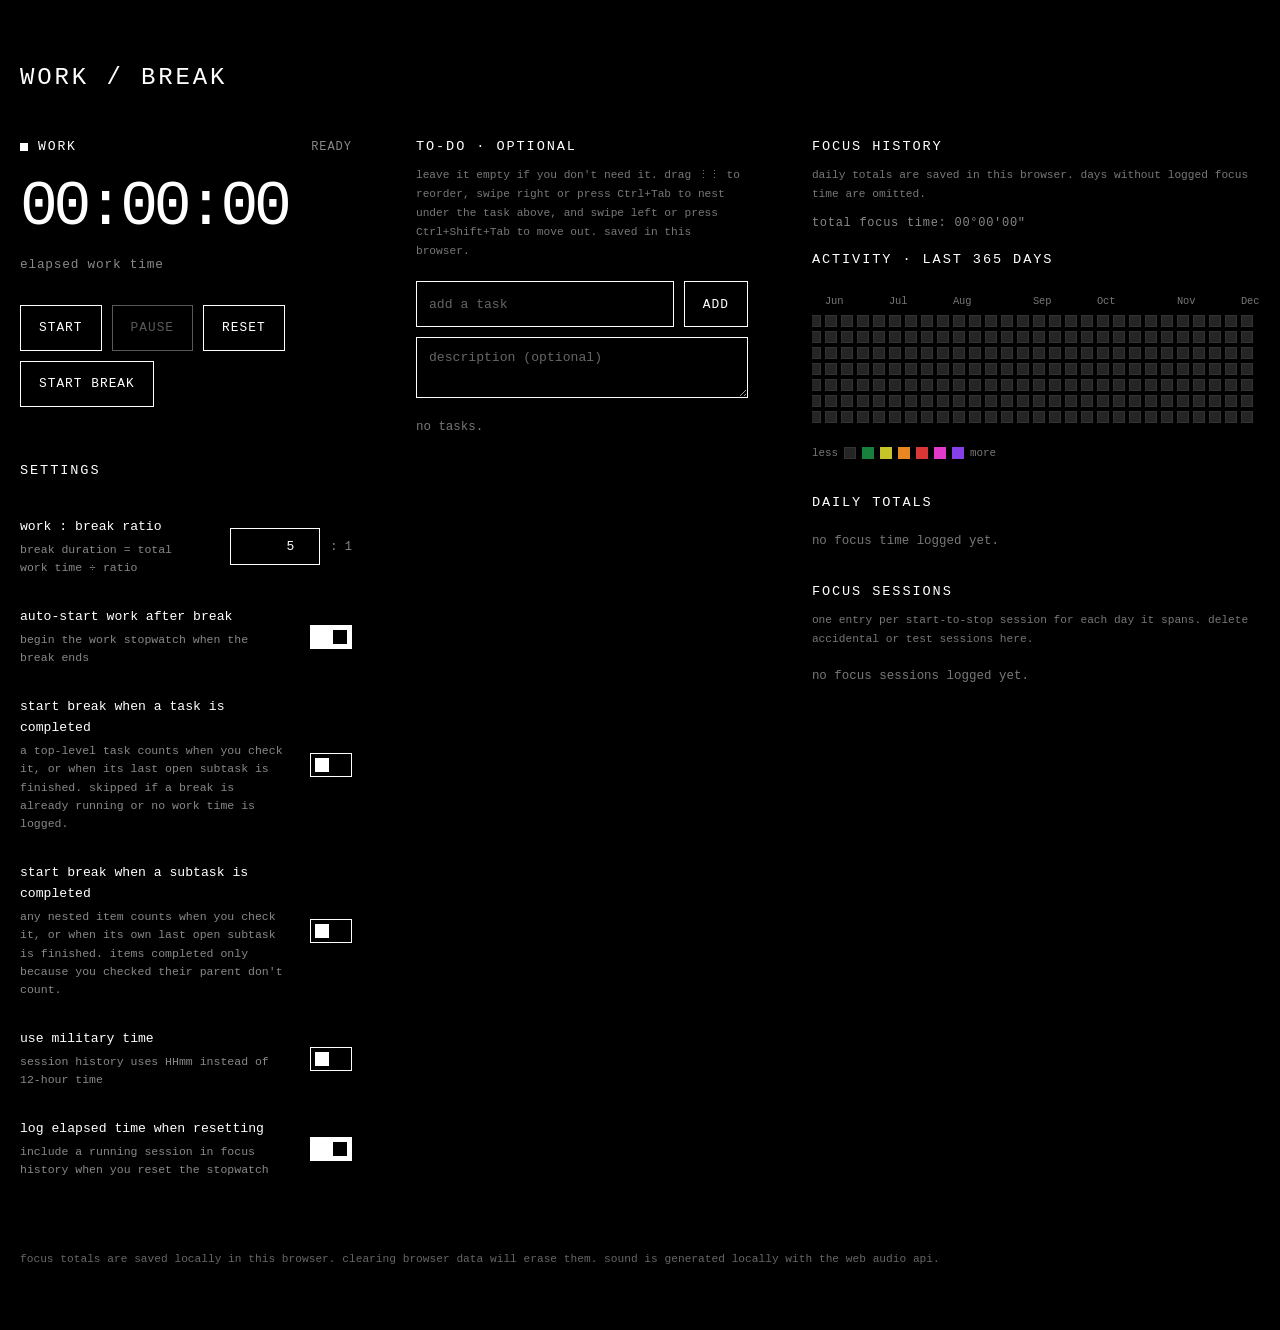
==== commit c0f79459: "Update title and enhance session logging features in index.html" ====
--- a/index.html
+++ b/index.html
@@ -4,7 +4,7 @@
 <meta charset="utf-8">
 <meta name="viewport" content="width=device-width, initial-scale=1">
 <meta name="theme-color" content="#000000">
-<title>cadence</title>
+<title>work / break timer</title>
 <style>
   :root { color-scheme: dark; --bg:#000; --fg:#fff; }
   * { box-sizing:border-box; }
@@ -76,9 +76,13 @@
   .heat-legend .heat-day { display:inline-block; vertical-align:middle; }
   .log-list { list-style:none; margin:0; padding:0; }
   .log-list li { display:flex; justify-content:space-between; gap:16px; padding:8px 0; font-size:.78rem; font-variant-numeric:tabular-nums; }
+  .session-log-list { list-style:none; margin:0; padding:0; }
+  .session-log-list li { display:flex; align-items:center; justify-content:space-between; gap:12px; padding:8px 0; font-size:.74rem; font-variant-numeric:tabular-nums; }
+  .session-log-list .session-entry { min-width:0; overflow-wrap:anywhere; }
+  .session-delete { flex:none; min-height:30px; padding:4px 8px; font-size:.64rem; }
   .log-empty { color:#777; font-size:.78rem; }
   .section-note { color:#777; font-size:.7rem; line-height:1.7; margin:-12px 0 20px; }
-  @media (max-width:480px) { .log-list li { font-size:.7rem; } }
+  @media (max-width:480px) { .log-list li, .session-log-list li { font-size:.7rem; } }
 
   .todo-add { display:flex; gap:10px; margin-bottom:10px; }
   .todo-field { width:100%; min-width:0; padding:10px 12px; border:1px solid #fff; border-radius:0; background:#000; color:#fff; font:inherit; font-size:.82rem; }
@@ -89,7 +93,7 @@
   .todo-sublist { margin-left:22px; }
   .todo-sublist.flat, .todo-subform.flat { margin-left:0; }   /* stop indenting after 5 levels so deep trees stay on screen */
   .todo-row { display:flex; align-items:flex-start; gap:8px; padding:8px 0; }
-  .todo-content { flex:1; min-width:0; }
+  .todo-content { flex:1; min-width:0; touch-action:pan-y; }
   .todo-text { font-size:.82rem; line-height:1.5; overflow-wrap:anywhere; }
   .todo-progress { color:#888; font-size:.7rem; margin-left:8px; white-space:nowrap; }
   .todo-desc { color:#888; font-size:.72rem; line-height:1.6; margin-top:2px; white-space:pre-wrap; overflow-wrap:anywhere; }
@@ -128,7 +132,6 @@
   .foot { margin-top:56px; }
   @media (min-width:700px) {
     main { width:min(1000px, 100%); }
-    /* mid-size: left = timer + settings, right = todo + history */
     .layout { column-gap:56px; grid-template-columns:repeat(2, minmax(0,1fr)); grid-template-rows:auto auto auto;
       grid-template-areas:"timer todo" "settings todo" "settings history"; }
     .sec-timer { container-type:inline-size; }
@@ -143,6 +146,8 @@
 </head>
 <body>
 <main>
+  <h1>work / break</h1>
+
   <div class="layout">
   <section class="sec-timer" aria-label="timer">
     <div class="mode-line">
@@ -166,7 +171,7 @@
 
   <section class="sec-todo" aria-label="to-do list">
     <h2>to-do · optional</h2>
-    <p class="section-note">leave it empty if you don't need it. drag ⋮⋮ to reorder, or drop onto a task to nest it under it (as many levels as you like). press ctrl+tab on a focused task to nest it under the one above, ctrl+shift+tab to move it out. saved in this browser.</p>
+    <p class="section-note">leave it empty if you don't need it. drag ⋮⋮ to reorder, swipe right or press Ctrl+Tab to nest under the task above, and swipe left or press Ctrl+Shift+Tab to move out. saved in this browser.</p>
     <div class="todo-add">
       <input id="todoInput" class="todo-field" type="text" maxlength="200" placeholder="add a task" aria-label="new task" autocomplete="off">
       <button id="todoAdd" style="flex:none">add</button>
@@ -197,6 +202,14 @@
     <div class="setting">
       <div class="setting-label">start break when a subtask is completed<span class="hint">any nested item counts when you check it, or when its own last open subtask is finished. items completed only because you checked their parent don't count.</span></div>
       <input id="subtaskBreak" type="checkbox" aria-label="start break when a subtask is completed">
+    </div>
+    <div class="setting">
+      <div class="setting-label">use military time<span class="hint">session history uses HHmm instead of 12-hour time</span></div>
+      <input id="militaryTime" type="checkbox" aria-label="use military time">
+    </div>
+    <div class="setting">
+      <div class="setting-label">log elapsed time when resetting<span class="hint">include a running session in focus history when you reset the stopwatch</span></div>
+      <input id="logReset" type="checkbox" checked aria-label="log elapsed time when resetting">
     </div>
   </section>
 
@@ -223,6 +236,10 @@
     <h2 style="margin-top:36px">daily totals</h2>
     <ul class="log-list" id="dailyLog"></ul>
     <p class="log-empty" id="emptyLog" hidden>no focus time logged yet.</p>
+    <h2 style="margin-top:36px">focus sessions</h2>
+    <p class="section-note">one entry per start-to-stop session for each day it spans. delete accidental or test sessions here.</p>
+    <ul class="session-log-list" id="sessionLog"></ul>
+    <p class="log-empty" id="emptySessionLog" hidden>no focus sessions logged yet.</p>
   </section>
 
   </div>
@@ -249,8 +266,10 @@
   let breakRunning = false;
   let audioContext;
   const STORAGE_KEY = 'work-break-focus-daily-v1';
+  const SESSION_STORAGE_KEY = 'work-break-focus-sessions-v1';
   let dailyTotals = loadDailyTotals();
   let focusLogCursor = null;
+  let activeSessionStart = null;
 
   function localDateKey(date) {
     const y = date.getFullYear();
@@ -259,6 +278,19 @@
     return `${y}-${m}-${d}`;
   }
   let storageOk = true;
+  let sessionStorageOk = true;
+  function readSessionLogs() {
+    try {
+      const saved = JSON.parse(localStorage.getItem(SESSION_STORAGE_KEY) || '[]');
+      if (!Array.isArray(saved)) return [];
+      return saved.filter(entry => entry && typeof entry.id === 'string' &&
+        Number.isFinite(entry.start) && Number.isFinite(entry.end) && entry.end > entry.start);
+    } catch (_) {
+      sessionStorageOk = false;
+      return [];
+    }
+  }
+  let sessionLogs = readSessionLogs();
   function readStored() {
     try {
       const saved = JSON.parse(localStorage.getItem(STORAGE_KEY) || '{}');
@@ -309,11 +341,53 @@
     const [y, m, d] = key.split('-');
     return `${d}/${m}/${y}`;
   }
+  function displaySessionDate(timestamp) {
+    const date = new Date(timestamp);
+    return `${String(date.getDate()).padStart(2, '0')}/${String(date.getMonth() + 1).padStart(2, '0')}/${String(date.getFullYear()).slice(-2)}`;
+  }
+  function formatSessionTime(timestamp) {
+    const date = new Date(timestamp);
+    const hour = date.getHours();
+    const minute = String(date.getMinutes()).padStart(2, '0');
+    if ($('militaryTime').checked) return `${String(hour).padStart(2, '0')}${minute}`;
+    return `${String(hour % 12 || 12).padStart(2, '0')}:${minute} ${hour < 12 ? 'AM' : 'PM'}`;
+  }
+  function addSessionLog(start, end) {
+    let cursor = start;
+    while (cursor < end) {
+      const date = new Date(cursor);
+      const midnight = new Date(date.getFullYear(), date.getMonth(), date.getDate() + 1).getTime();
+      const segmentEnd = Math.min(end, midnight);
+      sessionLogs.push({ id: newId(), start: cursor, end: segmentEnd });
+      cursor = segmentEnd;
+    }
+  }
+  function finishFocusSession(end, includeInLog = true) {
+    if (activeSessionStart === null) return;
+    if (includeInLog && end > activeSessionStart) {
+      sessionLogs = readSessionLogs();
+      addSessionLog(activeSessionStart, end);
+      try {
+        localStorage.setItem(SESSION_STORAGE_KEY, JSON.stringify(sessionLogs));
+        sessionStorageOk = true;
+      } catch (_) { sessionStorageOk = false; }
+    }
+    activeSessionStart = null;
+    renderHistory();
+  }
+  function deleteSessionLog(id) {
+    sessionLogs = readSessionLogs().filter(entry => entry.id !== id);
+    try {
+      localStorage.setItem(SESSION_STORAGE_KEY, JSON.stringify(sessionLogs));
+      sessionStorageOk = true;
+    } catch (_) { sessionStorageOk = false; }
+    renderHistory();
+  }
   let heatScrolled = false;
   function renderHistory() {
     const entries = Object.entries(dailyTotals).filter(([, ms]) => ms > 0).sort(([a], [b]) => b.localeCompare(a));
     const total = entries.reduce((sum, [, ms]) => sum + ms, 0);
-    $('historySummary').textContent = `total focus time: ${formatDailyDuration(total)}${storageOk ? '' : ' · not saved (browser storage unavailable)'}`;
+    $('historySummary').textContent = `total focus time: ${formatDailyDuration(total)}${storageOk && sessionStorageOk ? '' : ' · not saved (browser storage unavailable)'}`;
     const list = $('dailyLog');
     list.replaceChildren();
     for (const [key, ms] of entries) {
@@ -326,6 +400,25 @@
       list.append(li);
     }
     $('emptyLog').hidden = entries.length !== 0;
+    sessionLogs = readSessionLogs();
+    const sessionList = $('sessionLog');
+    sessionList.replaceChildren();
+    const sortedSessions = sessionLogs.slice().sort((a, b) => b.end - a.end);
+    for (const entry of sortedSessions) {
+      const li = document.createElement('li');
+      const details = document.createElement('span');
+      details.className = 'session-entry';
+      details.textContent = `${displaySessionDate(entry.start)} ${formatSessionTime(entry.start)}–${formatSessionTime(entry.end)} ${formatDailyDuration(entry.end - entry.start)}`;
+      const remove = document.createElement('button');
+      remove.type = 'button';
+      remove.className = 'session-delete';
+      remove.textContent = 'delete';
+      remove.setAttribute('aria-label', `delete focus session from ${details.textContent}`);
+      remove.addEventListener('click', () => deleteSessionLog(entry.id));
+      li.append(details, remove);
+      sessionList.append(li);
+    }
+    $('emptySessionLog').hidden = sortedSessions.length !== 0;
 
     const heatmap = $('heatmap');
     const months = $('heatMonths');
@@ -414,7 +507,8 @@
     if (workRunning) return;
     setWorkMode();
     workStartedAt = performance.now();
-    focusLogCursor = Date.now();
+    activeSessionStart = Date.now();
+    focusLogCursor = activeSessionStart;
     workRunning = true;
     $('workStart').disabled = true;
     $('workPause').disabled = false;
@@ -424,10 +518,12 @@
   }
   function pauseWork() {
     if (!workRunning) return;
-    recordFocusUntil();
+    const stoppedAt = Date.now();
+    recordFocusUntil(stoppedAt);
     workElapsed = currentWork();
     workRunning = false;
     focusLogCursor = null;
+    finishFocusSession(stoppedAt);
     $('workStart').disabled = false;
     $('workPause').disabled = true;
     status.textContent = 'paused';
@@ -435,7 +531,11 @@
     render();
   }
   function resetWork() {
-    if (workRunning) recordFocusUntil();
+    if (workRunning) {
+      const stoppedAt = Date.now();
+      recordFocusUntil(stoppedAt);
+      finishFocusSession(stoppedAt, $('logReset').checked);
+    }
     focusLogCursor = null;
     workRunning = false;
     workElapsed = 0;
@@ -474,10 +574,12 @@
     render();
   }
   function pauseWorkSilently() {
-    recordFocusUntil();
+    const stoppedAt = Date.now();
+    recordFocusUntil(stoppedAt);
     workElapsed = currentWork();
     workRunning = false;
     focusLogCursor = null;
+    finishFocusSession(stoppedAt);
     $('workStart').disabled = false;
     $('workPause').disabled = true;
   }
@@ -556,6 +658,7 @@
   window.addEventListener('pagehide', flush);
   window.addEventListener('storage', e => {
     if (e.key === STORAGE_KEY) { dailyTotals = readStored(); renderHistory(); }
+    else if (e.key === SESSION_STORAGE_KEY) { sessionLogs = readSessionLogs(); renderHistory(); }
   });
 
   // ---------- settings persistence ----------
@@ -570,6 +673,8 @@
       if (typeof saved.taskBreak === 'boolean') $('taskBreak').checked = saved.taskBreak;
       else if (typeof saved.todoBreak === 'boolean') $('taskBreak').checked = saved.todoBreak;
       if (typeof saved.subtaskBreak === 'boolean') $('subtaskBreak').checked = saved.subtaskBreak;
+      if (typeof saved.militaryTime === 'boolean') $('militaryTime').checked = saved.militaryTime;
+      if (typeof saved.logReset === 'boolean') $('logReset').checked = saved.logReset;
     } catch (_) {}
   }
   function saveSettings() {
@@ -578,12 +683,15 @@
         ratio: Number($('ratio').value) > 0 ? Number($('ratio').value) : 5,
         autoStart: $('autoStart').checked,
         taskBreak: $('taskBreak').checked,
-        subtaskBreak: $('subtaskBreak').checked
+        subtaskBreak: $('subtaskBreak').checked,
+        militaryTime: $('militaryTime').checked,
+        logReset: $('logReset').checked
       }));
     } catch (_) {}
   }
   loadSettings();
-  ['ratio', 'autoStart', 'taskBreak', 'subtaskBreak'].forEach(id => $(id).addEventListener('change', saveSettings));
+  ['ratio', 'autoStart', 'taskBreak', 'subtaskBreak', 'militaryTime', 'logReset'].forEach(id =>
+    $(id).addEventListener('change', () => { saveSettings(); renderHistory(); }));
 
   // ---------- optional to-do list: nested tasks, descriptions, drag and drop ----------
   // Data: todos = [{ id, text, desc, done, collapsed, subtasks: [ ...same shape, any depth... ] }]
@@ -596,3 +704,476 @@
     const node = document.createElement(tag);
     if (cls) node.className = cls;
     if (text !== undefined) node.textContent = text;
+    return node;
+  }
+  function newId() { return Date.now().toString(36) + Math.random().toString(36).slice(2, 7); }
+  function newItem(text, desc) { return { id: newId(), text: text.slice(0, 200), desc: (desc || '').slice(0, 1000), done: false, collapsed: false, subtasks: [] }; }
+  function validItem(t) { return !!t && typeof t.id === 'string' && typeof t.text === 'string'; }
+  function cleanItem(t) {   // older saves have no desc / collapsed / subtasks: they get defaults
+    return {
+      id: t.id,
+      text: t.text.slice(0, 200),
+      desc: typeof t.desc === 'string' ? t.desc.slice(0, 1000) : '',
+      done: !!t.done,
+      collapsed: !!t.collapsed,
+      subtasks: Array.isArray(t.subtasks) ? t.subtasks.filter(validItem).map(cleanItem) : []
+    };
+  }
+  function loadTodos() {
+    try {
+      const saved = JSON.parse(localStorage.getItem(TODO_KEY) || '[]');
+      if (!Array.isArray(saved)) return [];
+      const result = saved.filter(validItem).map(cleanItem);
+      normalize(result);
+      return result;
+    } catch (_) { return []; }
+  }
+  function saveTodos() {
+    try { localStorage.setItem(TODO_KEY, JSON.stringify(todos)); } catch (_) {}
+  }
+  // an item can't stay completed while something beneath it is unfinished (deepest levels first)
+  function normalize(list = todos) {
+    for (const t of list) {
+      normalize(t.subtasks);
+      if (t.done && t.subtasks.some(c => !c.done)) t.done = false;
+    }
+  }
+  function setAllDone(list) { for (const t of list) { t.done = true; setAllDone(t.subtasks); } }
+  function countBelow(item) { return item.subtasks.reduce((n, c) => n + 1 + countBelow(c), 0); }
+  function pruneDone(list) { return list.filter(t => !t.done).map(t => { t.subtasks = pruneDone(t.subtasks); return t; }); }
+  // ancestors runs from the top-level task down to the direct parent; depth 0 = top-level task
+  function findItem(id, list = todos, parent = null, depth = 0, ancestors = []) {
+    for (let i = 0; i < list.length; i++) {
+      const item = list[i];
+      if (item.id === id) return { item, parent, list, index: i, depth, ancestors };
+      const hit = findItem(id, item.subtasks, item, depth + 1, ancestors.concat(item));
+      if (hit) return hit;
+    }
+    return null;
+  }
+
+  // ----- rendering -----
+  function renderTodos() {
+    const list = $('todoList');
+    // keep half-typed edit / subtask text when something else triggers a re-render
+    const openEdit = list.querySelector('.todo-edit');
+    if (openEdit && ui.editId) ui.editDraft = { id: ui.editId, text: openEdit.querySelector('input').value, desc: openEdit.querySelector('textarea').value };
+    const openSub = list.querySelector('.todo-subform input');
+    if (openSub) ui.subDraft = openSub.value;
+
+    list.replaceChildren();
+    for (const task of todos) list.append(buildItem(task, null, 0));
+
+    const nested = [];
+    (function walk(items, depth) { for (const t of items) { if (depth > 0) nested.push(t); walk(t.subtasks, depth + 1); } })(todos, 0);
+    const taskDone = todos.filter(t => t.done).length;
+    const subDone = nested.filter(t => t.done).length;
+    $('todoEmpty').hidden = todos.length !== 0;
+    $('todoFoot').hidden = todos.length === 0;
+    $('todoCount').textContent = taskDone + ' of ' + todos.length + ' done' + (nested.length ? ' · subtasks ' + subDone + ' of ' + nested.length : '');
+    $('todoClear').hidden = taskDone + subDone === 0;
+
+    const focusTarget = list.querySelector('[data-focus="1"]');
+    ui.focusNext = null;
+    if (focusTarget) {
+      focusTarget.focus();
+      if (focusTarget.type === 'text' || focusTarget.tagName === 'TEXTAREA') {
+        try { focusTarget.setSelectionRange(focusTarget.value.length, focusTarget.value.length); } catch (_) {}
+      }
+    }
+  }
+  function buildItem(item, parent, depth) {
+    const li = mk('li');
+    li.append(buildRow(item, parent, li));
+    const flat = depth + 1 > 5 ? ' flat' : '';
+    if (item.subtasks.length && !item.collapsed) {
+      const sublist = mk('ul', 'todo-sublist' + flat);
+      for (const sub of item.subtasks) sublist.append(buildItem(sub, item, depth + 1));
+      li.append(sublist);
+    }
+    if (ui.subFor === item.id) li.append(buildSubForm(item, flat));
+    return li;
+  }
+  function buildRow(item, parent, li) {
+    const row = mk('div', 'todo-row' + (item.done ? ' done' : ''));
+    row.dataset.id = item.id;
+    let swipeStart = null;
+
+    const grip = mk('button', 'todo-grip', '⋮⋮');
+    grip.type = 'button';
+    grip.setAttribute('aria-label', 'reorder: drag, or use arrow keys (up/down move, right nests under the item above, left moves out one level): ' + item.text);
+    grip.addEventListener('pointerdown', e => startDrag(e, item.id, row, li, grip));
+    grip.addEventListener('keydown', e => keyMove(e, item.id));
+
+    const box = mk('input', 'todo-check');
+    box.type = 'checkbox';
+    box.checked = item.done;
+    box.setAttribute('aria-label', (parent ? 'complete subtask: ' : 'complete task: ') + item.text);
+    if (ui.focusNext === 'check:' + item.id) box.dataset.focus = '1';
+    else if (ui.focusNext === 'grip:' + item.id) grip.dataset.focus = '1';
+    box.addEventListener('change', () => toggleDone(item.id, box.checked));
+
+    const content = mk('div', 'todo-content');
+    content.addEventListener('pointerdown', e => {
+      if (e.pointerType !== 'touch' || e.target.closest('button, input, textarea')) return;
+      swipeStart = { x: e.clientX, y: e.clientY };
+    });
+    content.addEventListener('pointerup', e => {
+      if (!swipeStart || e.pointerType !== 'touch') return;
+      const dx = e.clientX - swipeStart.x;
+      const dy = e.clientY - swipeStart.y;
+      swipeStart = null;
+      if (Math.abs(dx) < 60 || Math.abs(dx) < Math.abs(dy) * 1.3) return;
+      if (dx > 0) nestItem(item.id);
+      else unnestItem(item.id);
+    });
+    content.addEventListener('pointercancel', () => { swipeStart = null; });
+    if (ui.editId === item.id) {
+      content.append(buildEditForm(item));
+    } else {
+      const title = mk('div', 'todo-text', item.text);
+      if (item.subtasks.length) title.append(mk('span', 'todo-progress', item.subtasks.filter(t => t.done).length + '/' + item.subtasks.length));
+      content.append(title);
+      if (item.desc) content.append(mk('div', 'todo-desc', item.desc));
+      const actions = mk('div', 'todo-actions');
+      const act = (label, handler, aria) => {
+        const b = mk('button', 'todo-act', label);
+        b.type = 'button';
+        if (aria) b.setAttribute('aria-label', aria);
+        b.addEventListener('click', handler);
+        actions.append(b);
+      };
+      act('edit', () => startEdit(item.id));
+      act('+ subtask', () => startAddSub(item.id));
+      if (item.subtasks.length) {
+        act(item.collapsed ? 'expand (' + countBelow(item) + ')' : 'collapse', () => toggleCollapse(item.id));
+      }
+      const below = countBelow(item);
+      act(ui.confirmDel === item.id ? 'delete + ' + below + ' below?' : 'delete', () => deleteItem(item.id), 'delete: ' + item.text);
+      content.append(actions);
+    }
+    row.append(grip, box, content);
+    return row;
+  }
+  function buildEditForm(item) {
+    const draft = ui.editDraft && ui.editDraft.id === item.id ? ui.editDraft : null;
+    const form = mk('div', 'todo-edit');
+    const title = mk('input', 'todo-field');
+    title.type = 'text';
+    title.maxLength = 200;
+    title.autocomplete = 'off';
+    title.value = draft ? draft.text : item.text;
+    title.setAttribute('aria-label', 'task text');
+    if (ui.focusNext === 'edit:' + item.id) title.dataset.focus = '1';
+    const desc = mk('textarea', 'todo-field');
+    desc.rows = 3;
+    desc.maxLength = 1000;
+    desc.value = draft ? draft.desc : item.desc;
+    desc.placeholder = 'description (optional)';
+    desc.setAttribute('aria-label', 'task description');
+    const actions = mk('div', 'todo-edit-actions');
+    const save = mk('button', 'todo-small', 'save');
+    const cancel = mk('button', 'todo-small', 'cancel');
+    save.type = cancel.type = 'button';
+    const doSave = () => {
+      const text = title.value.trim();
+      if (!text) { title.focus(); return; }
+      item.text = text.slice(0, 200);
+      item.desc = desc.value.trim().slice(0, 1000);
+      ui.editId = null; ui.editDraft = null;
+      saveTodos(); renderTodos();
+    };
+    const doCancel = () => { ui.editId = null; ui.editDraft = null; renderTodos(); };
+    save.addEventListener('click', doSave);
+    cancel.addEventListener('click', doCancel);
+    title.addEventListener('keydown', e => {
+      if (e.key === 'Enter') { e.preventDefault(); doSave(); }
+      else if (e.key === 'Escape') doCancel();
+    });
+    desc.addEventListener('keydown', e => {
+      if (e.key === 'Enter' && (e.ctrlKey || e.metaKey)) { e.preventDefault(); doSave(); }
+      else if (e.key === 'Escape') doCancel();
+    });
+    actions.append(save, cancel);
+    form.append(title, desc, actions);
+    return form;
+  }
+  function buildSubForm(parent, flat) {
+    const form = mk('div', 'todo-subform' + flat);
+    const input = mk('input', 'todo-field');
+    input.type = 'text';
+    input.maxLength = 200;
+    input.autocomplete = 'off';
+    input.value = ui.subDraft || '';
+    input.placeholder = 'add a subtask';
+    input.setAttribute('aria-label', 'new subtask for: ' + parent.text);
+    if (ui.focusNext === 'sub:' + parent.id) input.dataset.focus = '1';
+    const add = mk('button', 'todo-small', 'add');
+    const close = mk('button', 'todo-small', 'done');
+    add.type = close.type = 'button';
+    const submit = () => {
+      const text = input.value.trim();
+      if (!text) return;
+      parent.subtasks.push(newItem(text, ''));
+      parent.collapsed = false;
+      normalize();   // an unfinished subtask re-opens a completed parent
+      input.value = '';
+      ui.subDraft = '';
+      ui.focusNext = 'sub:' + parent.id;   // stay open to add several in a row
+      saveTodos(); renderTodos();
+    };
+    const closeForm = () => { ui.subFor = null; ui.subDraft = ''; renderTodos(); };
+    add.addEventListener('click', submit);
+    close.addEventListener('click', closeForm);
+    input.addEventListener('keydown', e => {
+      if (e.key === 'Enter') { e.preventDefault(); submit(); }
+      else if (e.key === 'Escape') closeForm();
+    });
+    form.append(input, add, close);
+    return form;
+  }
+
+  // ----- actions -----
+  function addTodo() {
+    const input = $('todoInput');
+    const text = input.value.trim();
+    if (!text) return;
+    todos.push(newItem(text, $('todoDesc').value.trim()));
+    input.value = '';
+    $('todoDesc').value = '';
+    saveTodos();
+    renderTodos();
+    input.focus();
+  }
+  function startEdit(id) {
+    ui.editId = id; ui.editDraft = null; ui.subFor = null; ui.subDraft = '';
+    ui.focusNext = 'edit:' + id;
+    renderTodos();
+  }
+  function startAddSub(id) {
+    const loc = findItem(id);
+    if (loc) loc.item.collapsed = false;
+    ui.subFor = id; ui.subDraft = ''; ui.editId = null; ui.editDraft = null;
+    ui.focusNext = 'sub:' + id;
+    saveTodos();
+    renderTodos();
+  }
+  function toggleCollapse(id) {
+    const loc = findItem(id);
+    if (!loc) return;
+    loc.item.collapsed = !loc.item.collapsed;
+    saveTodos();
+    renderTodos();
+  }
+  // Checking an item completes everything beneath it. Finishing the last open item in a group also
+  // completes its parent, then that parent's parent if it was the last open one there, and so on.
+  // Break triggers: top-level items use the "task" toggle, nested items the "subtask" toggle. Only the
+  // item you checked and the parents completed by finishing their last child count (not items swept
+  // along by checking a parent), and any one of them is enough to start a single break.
+  function toggleDone(id, done) {
+    const loc = findItem(id);
+    if (!loc) return;
+    const item = loc.item;
+    item.done = done;
+    const kinds = [];
+    if (done) {
+      setAllDone(item.subtasks);
+      kinds.push(loc.depth === 0 ? 'task' : 'subtask');
+      for (let i = loc.ancestors.length - 1; i >= 0; i--) {
+        const ancestor = loc.ancestors[i];
+        if (!ancestor.subtasks.every(c => c.done)) break;
+        ancestor.done = true;
+        kinds.push(i === 0 ? 'task' : 'subtask');
+      }
+    }
+    normalize();   // un-checking something re-opens every completed parent above it
+    saveTodos();
+    ui.focusNext = 'check:' + id;
+    renderTodos();
+    const trigger = kinds.some(k => k === 'task' ? $('taskBreak').checked : $('subtaskBreak').checked);
+    if (trigger && mode === 'work') startBreak();
+  }
+  function deleteItem(id) {
+    const loc = findItem(id);
+    if (!loc) return;
+    if (loc.item.subtasks.length && ui.confirmDel !== id) {
+      ui.confirmDel = id;   // first click only asks; second click deletes
+      renderTodos();
+      setTimeout(() => { if (ui.confirmDel === id) { ui.confirmDel = null; renderTodos(); } }, 4000);
+      return;
+    }
+    ui.confirmDel = null;
+    loc.list.splice(loc.index, 1);
+    if (ui.editId && !findItem(ui.editId)) { ui.editId = null; ui.editDraft = null; }
+    if (ui.subFor && !findItem(ui.subFor)) { ui.subFor = null; ui.subDraft = ''; }
+    saveTodos();
+    renderTodos();
+  }
+  function clearCompleted() {
+    todos = pruneDone(todos);
+    if (ui.editId && !findItem(ui.editId)) { ui.editId = null; ui.editDraft = null; }
+    if (ui.subFor && !findItem(ui.subFor)) { ui.subFor = null; ui.subDraft = ''; }
+    saveTodos();
+    renderTodos();
+  }
+
+  // Moves item `dragId` (with everything beneath it) relative to `refId`:
+  // pos is 'before', 'after' (after refId and its whole subtree) or 'into' (as the last child of refId).
+  function moveItem(dragId, refId, pos) {
+    const src = findItem(dragId);
+    const ref0 = findItem(refId);
+    if (!src || !ref0 || dragId === refId) return false;
+    if (ref0.ancestors.some(a => a.id === dragId)) return false;   // can't drop inside itself
+    src.list.splice(src.index, 1);
+    const ref = findItem(refId);
+    let dest, index;
+    if (pos === 'into') { dest = ref.item.subtasks; index = dest.length; ref.item.collapsed = false; }
+    else { dest = ref.list; index = ref.index + (pos === 'after' ? 1 : 0); }
+    dest.splice(index, 0, src.item);
+    normalize();
+    saveTodos();
+    renderTodos();
+    return true;
+  }
+  function nestItem(id) {
+    const loc = findItem(id);
+    if (loc && loc.index > 0) moveItem(id, loc.list[loc.index - 1].id, 'into');
+  }
+  function unnestItem(id) {
+    const loc = findItem(id);
+    if (loc && loc.parent) moveItem(id, loc.parent.id, 'after');
+  }
+  // Keyboard alternatives to dragging and swiping.
+  function keyMove(e, id) {
+    if (!['ArrowUp', 'ArrowDown', 'ArrowLeft', 'ArrowRight'].includes(e.key)) return;
+    e.preventDefault();
+    const loc = findItem(id);
+    if (!loc) return;
+    ui.focusNext = 'grip:' + id;
+    if (e.key === 'ArrowUp' || e.key === 'ArrowDown') {
+      const to = loc.index + (e.key === 'ArrowUp' ? -1 : 1);
+      if (to < 0 || to >= loc.list.length) { ui.focusNext = null; return; }
+      [loc.list[loc.index], loc.list[to]] = [loc.list[to], loc.list[loc.index]];
+      saveTodos(); renderTodos();
+    } else if (e.key === 'ArrowRight') {
+      nestItem(id);
+    } else if (e.key === 'ArrowLeft') {
+      unnestItem(id);
+    } else {
+      ui.focusNext = null;
+    }
+  }
+
+  // ----- drag and drop (pointer events: works with mouse, touch and pen) -----
+  let drag = null;
+  function clearDropMarks() {
+    $('todoList').querySelectorAll('.drop-before, .drop-after, .drop-into').forEach(n => n.classList.remove('drop-before', 'drop-after', 'drop-into'));
+  }
+  function positionGhost() {
+    drag.ghost.style.left = (drag.x - drag.offX) + 'px';
+    drag.ghost.style.top = (drag.y - drag.offY) + 'px';
+  }
+  function updateDragTarget() {
+    clearDropMarks();
+    drag.target = null;
+    const list = $('todoList');
+    const lr = list.getBoundingClientRect();
+    if (drag.x < lr.left - 48 || drag.x > lr.right + 48) return;
+    let best = null, bestDist = Infinity;
+    for (const row of list.querySelectorAll('.todo-row')) {
+      const r = row.getBoundingClientRect();
+      const d = drag.y < r.top ? r.top - drag.y : drag.y > r.bottom ? drag.y - r.bottom : 0;
+      if (d < bestDist) { bestDist = d; best = row; }
+    }
+    if (!best || bestDist > 80) return;
+    const refId = best.dataset.id;
+    const ref = findItem(refId);
+    if (!ref || refId === drag.id || ref.ancestors.some(a => a.id === drag.id)) return;
+    const r = best.getBoundingClientRect();
+    const frac = Math.min(1, Math.max(0, (drag.y - r.top) / r.height));
+    const pos = frac < 0.28 ? 'before' : frac > 0.72 ? 'after' : 'into';
+    drag.target = { refId, pos };
+    if (pos === 'into') best.classList.add('drop-into');
+    else best.closest('li').classList.add(pos === 'before' ? 'drop-before' : 'drop-after');
+  }
+  function onDragMove(e) {
+    if (!drag || e.pointerId !== drag.pointerId) return;
+    drag.x = e.clientX; drag.y = e.clientY;
+    positionGhost();
+    updateDragTarget();
+  }
+  function onDragUp(e) { if (drag && e.pointerId === drag.pointerId) endDrag(true); }
+  function onDragCancel(e) { if (drag && e.pointerId === drag.pointerId) endDrag(false); }
+  function startDrag(e, id, row, li, grip) {
+    if (drag || (e.pointerType === 'mouse' && e.button !== 0)) return;
+    e.preventDefault();
+    try { grip.setPointerCapture(e.pointerId); } catch (_) {}
+    const rect = row.getBoundingClientRect();
+    const ghost = row.cloneNode(true);
+    ghost.classList.add('todo-ghost');
+    ghost.style.width = rect.width + 'px';
+    document.body.append(ghost);
+    drag = {
+      id, grip, li, ghost, pointerId: e.pointerId, target: null,
+      x: e.clientX, y: e.clientY, offX: e.clientX - rect.left, offY: e.clientY - rect.top,
+      timer: setInterval(() => {   // scroll the page when dragging near the top / bottom edge
+        if (!drag) return;
+        const edge = 70;
+        let dy = 0;
+        if (drag.y < edge) dy = -Math.ceil((edge - drag.y) / 5);
+        else if (drag.y > window.innerHeight - edge) dy = Math.ceil((drag.y - (window.innerHeight - edge)) / 5);
+        if (dy) { window.scrollBy(0, dy); updateDragTarget(); }
+      }, 30)
+    };
+    li.classList.add('dragging');
+    document.body.classList.add('is-dragging');
+    grip.addEventListener('pointermove', onDragMove);
+    grip.addEventListener('pointerup', onDragUp);
+    grip.addEventListener('pointercancel', onDragCancel);
+    positionGhost();
+    updateDragTarget();
+  }
+  function endDrag(apply) {
+    if (!drag) return;
+    const d = drag;
+    drag = null;
+    clearInterval(d.timer);
+    d.ghost.remove();
+    clearDropMarks();
+    d.li.classList.remove('dragging');
+    document.body.classList.remove('is-dragging');
+    d.grip.removeEventListener('pointermove', onDragMove);
+    d.grip.removeEventListener('pointerup', onDragUp);
+    d.grip.removeEventListener('pointercancel', onDragCancel);
+    try { d.grip.releasePointerCapture(d.pointerId); } catch (_) {}
+    if (apply && d.target) moveItem(d.id, d.target.refId, d.target.pos);
+  }
+  document.addEventListener('keydown', e => {
+    if (e.key === 'Escape' && drag) endDrag(false);
+    if (e.key === 'Tab' && e.ctrlKey) {
+      const row = e.target instanceof Element && e.target.closest('.todo-row');
+      if (!row) return;
+      e.preventDefault();
+      if (e.shiftKey) unnestItem(row.dataset.id);
+      else nestItem(row.dataset.id);
+    }
+  });
+
+  $('todoAdd').addEventListener('click', addTodo);
+  $('todoInput').addEventListener('keydown', e => { if (e.key === 'Enter') { e.preventDefault(); addTodo(); } });
+  $('todoDesc').addEventListener('keydown', e => { if (e.key === 'Enter' && (e.ctrlKey || e.metaKey)) { e.preventDefault(); addTodo(); } });
+  $('todoClear').addEventListener('click', clearCompleted);
+  window.addEventListener('storage', e => {
+    if (e.key !== TODO_KEY || drag) return;
+    todos = loadTodos();
+    if (ui.editId && !findItem(ui.editId)) { ui.editId = null; ui.editDraft = null; }
+    if (ui.subFor && !findItem(ui.subFor)) { ui.subFor = null; ui.subDraft = ''; }
+    renderTodos();
+  });
+  renderTodos();
+  renderHistory();
+  render();
+})();
+</script>
+</body>
+</html>
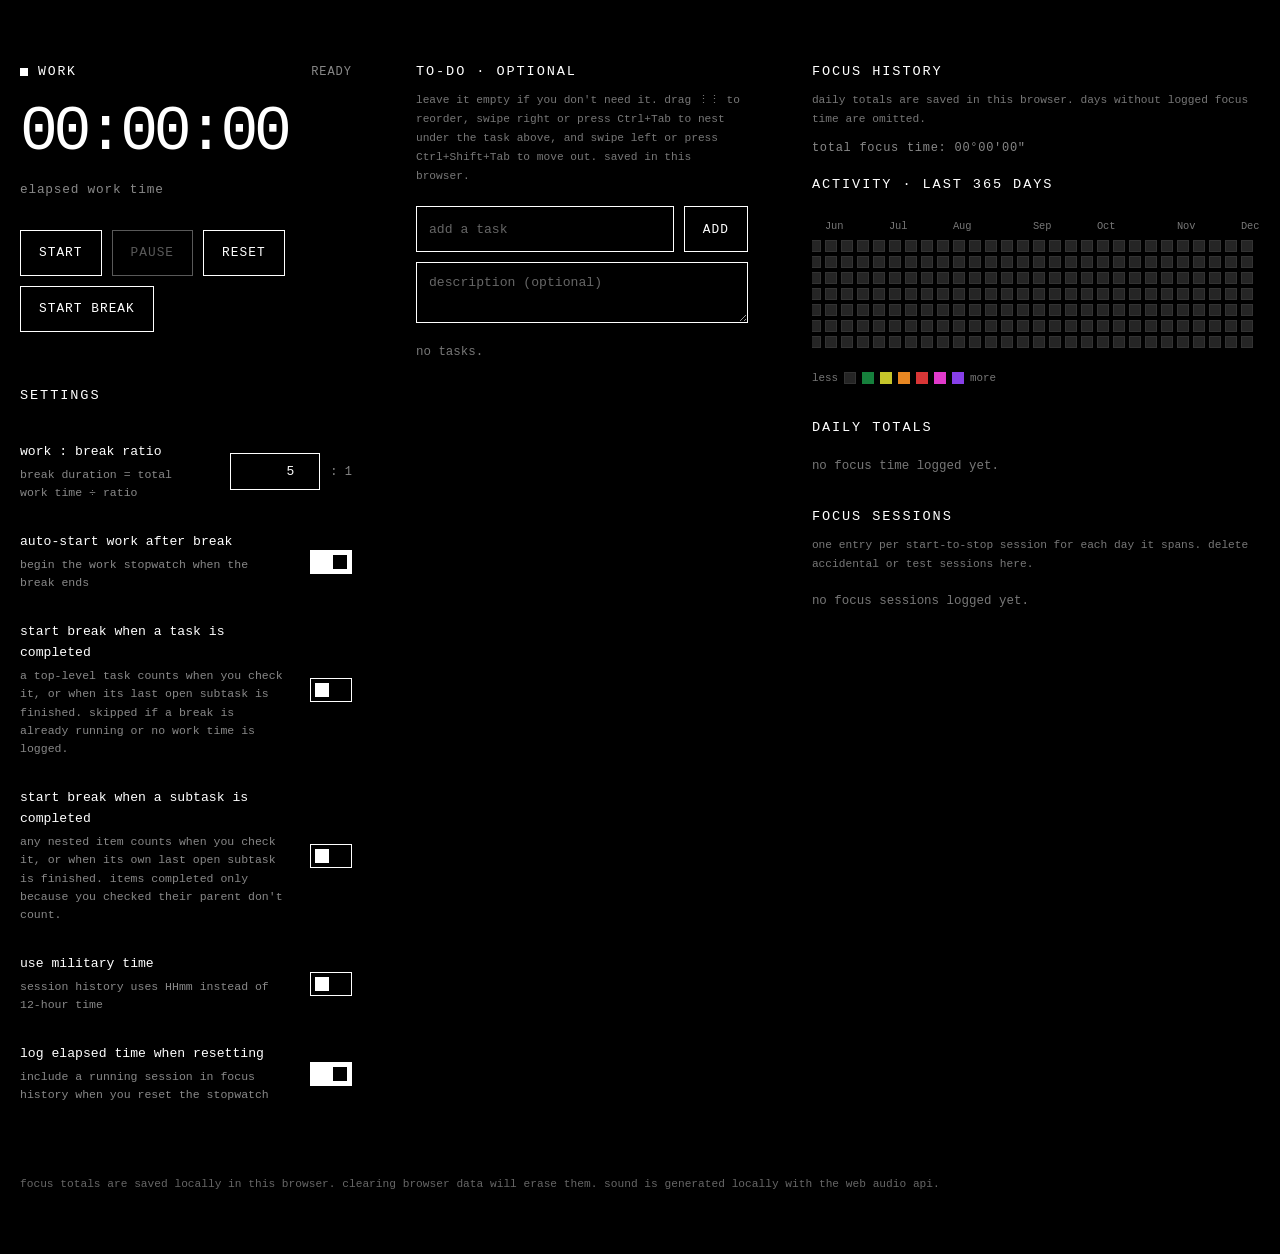
==== commit 4d6fdb3a: "Update title in index.html to reflect application name" ====
--- a/index.html
+++ b/index.html
@@ -4,7 +4,7 @@
 <meta charset="utf-8">
 <meta name="viewport" content="width=device-width, initial-scale=1">
 <meta name="theme-color" content="#000000">
-<title>work / break timer</title>
+<title>cadence</title>
 <style>
   :root { color-scheme: dark; --bg:#000; --fg:#fff; }
   * { box-sizing:border-box; }
@@ -146,8 +146,6 @@
 </head>
 <body>
 <main>
-  <h1>work / break</h1>
-
   <div class="layout">
   <section class="sec-timer" aria-label="timer">
     <div class="mode-line">
@@ -265,10 +263,7 @@
   let breakDeadline = 0;
   let breakRunning = false;
   let audioContext;
-  const STORAGE_KEY = 'work-break-focus-daily-v1';
   const SESSION_STORAGE_KEY = 'work-break-focus-sessions-v1';
-  let dailyTotals = loadDailyTotals();
-  let focusLogCursor = null;
   let activeSessionStart = null;
 
   function localDateKey(date) {
@@ -291,18 +286,7 @@
     }
   }
   let sessionLogs = readSessionLogs();
-  function readStored() {
-    try {
-      const saved = JSON.parse(localStorage.getItem(STORAGE_KEY) || '{}');
-      if (!saved || typeof saved !== 'object' || Array.isArray(saved)) return {};
-      return Object.fromEntries(Object.entries(saved).filter(([key, value]) =>
-        /^\d{4}-\d{2}-\d{2}$/.test(key) && Number.isFinite(value) && value > 0
-      ));
-    } catch (_) { return {}; }
-  }
-  function loadDailyTotals() { return readStored(); }
-  // Splits [from, to) at every local midnight, so a session running
-  // 23:50 -> 00:10 adds 10 min to the first day and 10 min to the next.
+  // Splits a session interval at each local midnight for daily aggregation and display.
   function splitByDay(from, to) {
     const parts = {};
     let cursor = from;
@@ -316,20 +300,6 @@
     }
     return parts;
   }
-  function recordFocusUntil(now = Date.now()) {
-    if (focusLogCursor === null || now <= focusLogCursor) return;
-    const parts = splitByDay(focusLogCursor, now);
-    focusLogCursor = now;
-    // re-read storage first so other open tabs' totals are not overwritten
-    dailyTotals = readStored();
-    for (const [key, ms] of Object.entries(parts)) dailyTotals[key] = (dailyTotals[key] || 0) + ms;
-    try {
-      localStorage.setItem(STORAGE_KEY, JSON.stringify(dailyTotals));
-      storageOk = true;
-    } catch (_) { storageOk = false; }
-    renderHistory();
-  }
-
   function formatDailyDuration(ms) {
     const total = Math.floor(ms / 1000);
     const h = Math.floor(total / 3600);
@@ -385,9 +355,16 @@
   }
   let heatScrolled = false;
   function renderHistory() {
+    sessionLogs = readSessionLogs();
+    const dailyTotals = {};
+    for (const session of sessionLogs) {
+      for (const [key, ms] of Object.entries(splitByDay(session.start, session.end))) {
+        dailyTotals[key] = (dailyTotals[key] || 0) + ms;
+      }
+    }
     const entries = Object.entries(dailyTotals).filter(([, ms]) => ms > 0).sort(([a], [b]) => b.localeCompare(a));
     const total = entries.reduce((sum, [, ms]) => sum + ms, 0);
-    $('historySummary').textContent = `total focus time: ${formatDailyDuration(total)}${storageOk && sessionStorageOk ? '' : ' · not saved (browser storage unavailable)'}`;
+    $('historySummary').textContent = `total focus time: ${formatDailyDuration(total)}${sessionStorageOk ? '' : ' · not saved (browser storage unavailable)'}`;
     const list = $('dailyLog');
     list.replaceChildren();
     for (const [key, ms] of entries) {
@@ -400,7 +377,6 @@
       list.append(li);
     }
     $('emptyLog').hidden = entries.length !== 0;
-    sessionLogs = readSessionLogs();
     const sessionList = $('sessionLog');
     sessionList.replaceChildren();
     const sortedSessions = sessionLogs.slice().sort((a, b) => b.end - a.end);
@@ -508,7 +484,6 @@
     setWorkMode();
     workStartedAt = performance.now();
     activeSessionStart = Date.now();
-    focusLogCursor = activeSessionStart;
     workRunning = true;
     $('workStart').disabled = true;
     $('workPause').disabled = false;
@@ -519,10 +494,8 @@
   function pauseWork() {
     if (!workRunning) return;
     const stoppedAt = Date.now();
-    recordFocusUntil(stoppedAt);
     workElapsed = currentWork();
     workRunning = false;
-    focusLogCursor = null;
     finishFocusSession(stoppedAt);
     $('workStart').disabled = false;
     $('workPause').disabled = true;
@@ -533,10 +506,8 @@
   function resetWork() {
     if (workRunning) {
       const stoppedAt = Date.now();
-      recordFocusUntil(stoppedAt);
       finishFocusSession(stoppedAt, $('logReset').checked);
     }
-    focusLogCursor = null;
     workRunning = false;
     workElapsed = 0;
     workStartedAt = 0;
@@ -575,10 +546,8 @@
   }
   function pauseWorkSilently() {
     const stoppedAt = Date.now();
-    recordFocusUntil(stoppedAt);
     workElapsed = currentWork();
     workRunning = false;
-    focusLogCursor = null;
     finishFocusSession(stoppedAt);
     $('workStart').disabled = false;
     $('workPause').disabled = true;
@@ -646,19 +615,9 @@
     const value = Number(input.value);
     if (!Number.isFinite(value) || value <= 0) input.value = '5';
   });
-  setInterval(() => {
-    if (workRunning) recordFocusUntil();
-    render();
-  }, 1000);
-  document.addEventListener('visibilitychange', () => {
-    if (document.hidden && workRunning) recordFocusUntil();
-  });
-  const flush = () => { if (workRunning) recordFocusUntil(); };
-  window.addEventListener('beforeunload', flush);
-  window.addEventListener('pagehide', flush);
+  setInterval(render, 1000);
   window.addEventListener('storage', e => {
-    if (e.key === STORAGE_KEY) { dailyTotals = readStored(); renderHistory(); }
-    else if (e.key === SESSION_STORAGE_KEY) { sessionLogs = readSessionLogs(); renderHistory(); }
+    if (e.key === SESSION_STORAGE_KEY) { sessionLogs = readSessionLogs(); renderHistory(); }
   });
 
   // ---------- settings persistence ----------
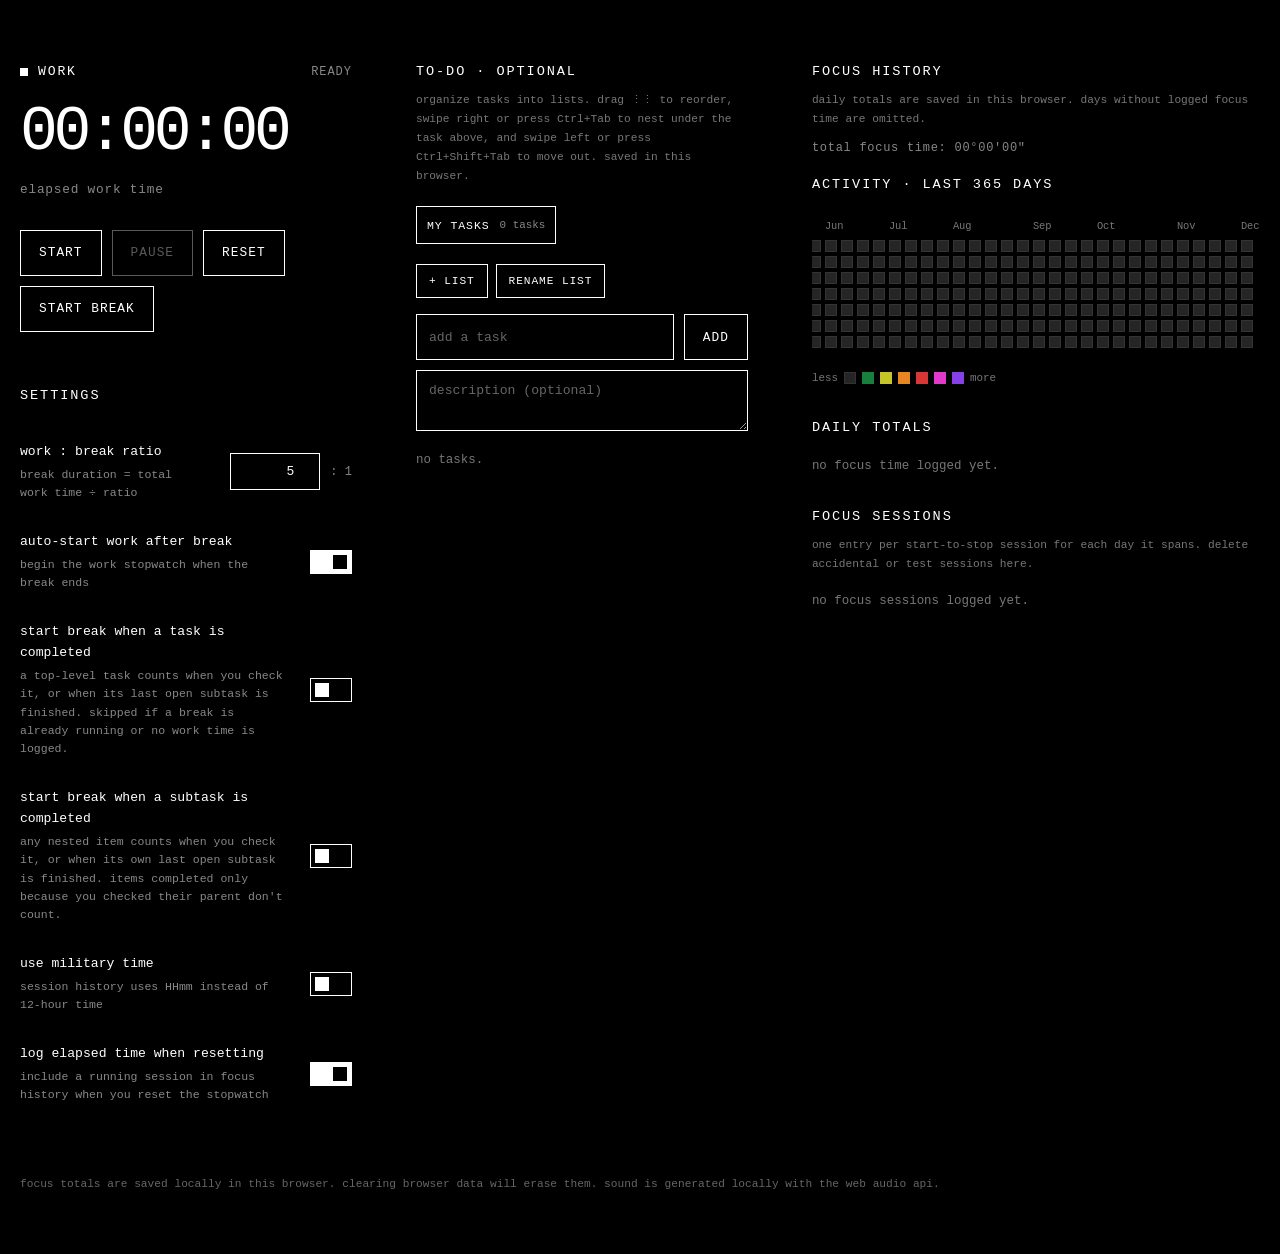
==== commit 90fe4c4e: "Add task list management features to the to-do list" ====
--- a/index.html
+++ b/index.html
@@ -88,6 +88,19 @@
   .todo-field { width:100%; min-width:0; padding:10px 12px; border:1px solid #fff; border-radius:0; background:#000; color:#fff; font:inherit; font-size:.82rem; }
   .todo-field::placeholder { color:#666; }
   textarea.todo-field { display:block; resize:vertical; line-height:1.5; }
+  .todo-list-tabs { display:flex; gap:8px; overflow-x:auto; margin:0 0 16px; padding:0 0 4px; }
+  .todo-list-tab { display:flex; align-items:center; gap:10px; flex:none; min-height:38px; padding:8px 10px; border-color:#555; font-size:.72rem; white-space:nowrap; }
+  .todo-list-tab:hover, .todo-list-tab:focus-visible { background:#111; color:#fff; }
+  .todo-list-tab[aria-pressed=true] { border-color:#fff; }
+  .todo-list-tab-name { color:#fff; }
+  .todo-list-tab-count { color:#888; font-size:.68rem; text-transform:none; letter-spacing:0; }
+  .todo-list-controls { display:flex; gap:8px; margin-bottom:16px; }
+  .todo-list-controls button { flex:none; }
+  .todo-list-rename { display:flex; gap:8px; margin-bottom:16px; }
+  .todo-list-rename .todo-field { flex:1; }
+  .todo-list-error, .todo-storage-status { color:#aaa; font-size:.7rem; line-height:1.5; margin:0 0 14px; }
+  .todo-list-error { color:#fff; }
+  .todo-storage-status { color:#888; }
   #todoDesc { margin-bottom:22px; }
   .todo-list, .todo-sublist { list-style:none; margin:0; padding:0; }
   .todo-sublist { margin-left:22px; }
@@ -169,7 +182,19 @@
 
   <section class="sec-todo" aria-label="to-do list">
     <h2>to-do · optional</h2>
-    <p class="section-note">leave it empty if you don't need it. drag ⋮⋮ to reorder, swipe right or press Ctrl+Tab to nest under the task above, and swipe left or press Ctrl+Shift+Tab to move out. saved in this browser.</p>
+    <p class="section-note">organize tasks into lists. drag ⋮⋮ to reorder, swipe right or press Ctrl+Tab to nest under the task above, and swipe left or press Ctrl+Shift+Tab to move out. saved in this browser.</p>
+    <nav class="todo-list-tabs" id="todoListTabs" aria-label="Task lists"></nav>
+    <div class="todo-list-controls" id="todoListControls">
+      <button class="todo-small" id="todoAddList" type="button">+ list</button>
+      <button class="todo-small" id="todoRenameList" type="button">rename list</button>
+    </div>
+    <form class="todo-list-rename" id="todoListRenameForm" hidden>
+      <input class="todo-field" id="todoListNameInput" type="text" maxlength="60" aria-label="task list name" autocomplete="off">
+      <button class="todo-small" type="submit">save</button>
+      <button class="todo-small" id="todoCancelRename" type="button">cancel</button>
+    </form>
+    <p class="todo-list-error" id="todoListNameError" hidden>enter a list name.</p>
+    <p class="todo-storage-status" id="todoStorageStatus" role="status" hidden></p>
     <div class="todo-add">
       <input id="todoInput" class="todo-field" type="text" maxlength="200" placeholder="add a task" aria-label="new task" autocomplete="off">
       <button id="todoAdd" style="flex:none">add</button>
@@ -653,11 +678,15 @@
     $(id).addEventListener('change', () => { saveSettings(); renderHistory(); }));
 
   // ---------- optional to-do list: nested tasks, descriptions, drag and drop ----------
-  // Data: todos = [{ id, text, desc, done, collapsed, subtasks: [ ...same shape, any depth... ] }]
+  // Data: taskLists = [{ id, name, todos: [ ...nested task items... ] }]
   // Rule kept everywhere: a completed item never has an unfinished item beneath it.
   const TODO_KEY = 'work-break-focus-todos-v1';
-  const ui = { editId: null, editDraft: null, subFor: null, subDraft: '', confirmDel: null, focusNext: null };
-  let todos = loadTodos();
+  const ui = { editId: null, editDraft: null, subFor: null, subDraft: '', confirmDel: null, focusNext: null, renameList: false };
+  let todoStorageOk = true;
+  let taskData = loadTaskData();
+  let taskLists = taskData.lists;
+  let activeListId = taskData.activeListId;
+  let todos = taskLists.find(list => list.id === activeListId).todos;
 
   function mk(tag, cls, text) {
     const node = document.createElement(tag);
@@ -678,17 +707,141 @@
       subtasks: Array.isArray(t.subtasks) ? t.subtasks.filter(validItem).map(cleanItem) : []
     };
   }
-  function loadTodos() {
+  function defaultTaskList() { return { id: newId(), name: 'my tasks', todos: [] }; }
+  function cleanTaskList(list) {
+    if (!list || typeof list.id !== 'string') return null;
+    const todos = Array.isArray(list.todos) ? list.todos.filter(validItem).map(cleanItem) : [];
+    normalize(todos);
+    return {
+      id: list.id,
+      name: typeof list.name === 'string' && list.name.trim() ? list.name.trim().slice(0, 60) : 'untitled list',
+      todos
+    };
+  }
+  function loadTaskData() {
     try {
-      const saved = JSON.parse(localStorage.getItem(TODO_KEY) || '[]');
-      if (!Array.isArray(saved)) return [];
-      const result = saved.filter(validItem).map(cleanItem);
-      normalize(result);
-      return result;
-    } catch (_) { return []; }
+      const stored = localStorage.getItem(TODO_KEY);
+      if (stored === null) {
+        const list = defaultTaskList();
+        return { lists: [list], activeListId: list.id };
+      }
+      const saved = JSON.parse(stored);
+      if (Array.isArray(saved)) {
+        const list = defaultTaskList();
+        list.todos = saved.filter(validItem).map(cleanItem);
+        normalize(list.todos);
+        return { lists: [list], activeListId: list.id, migrated: true };
+      }
+      const lists = saved && Array.isArray(saved.lists) ? saved.lists.map(cleanTaskList).filter(Boolean) : [];
+      if (!lists.length) {
+        const list = defaultTaskList();
+        return { lists: [list], activeListId: list.id };
+      }
+      const activeListId = lists.some(list => list.id === saved.activeListId) ? saved.activeListId : lists[0].id;
+      return { lists, activeListId };
+    } catch (_) {
+      todoStorageOk = false;
+      const list = defaultTaskList();
+      return { lists: [list], activeListId: list.id };
+    }
   }
   function saveTodos() {
-    try { localStorage.setItem(TODO_KEY, JSON.stringify(todos)); } catch (_) {}
+    try {
+      localStorage.setItem(TODO_KEY, JSON.stringify({ lists: taskLists, activeListId }));
+      todoStorageOk = true;
+    } catch (_) { todoStorageOk = false; }
+  }
+  if (taskData.migrated) saveTodos();
+  function countTasks(items) {
+    return items.reduce((count, item) => count + 1 + countTasks(item.subtasks), 0);
+  }
+  function renderTaskLists() {
+    const tabs = $('todoListTabs');
+    tabs.replaceChildren();
+    for (const taskList of taskLists) {
+      const tab = mk('button', 'todo-list-tab');
+      tab.type = 'button';
+      tab.setAttribute('aria-pressed', String(taskList.id === activeListId));
+      tab.setAttribute('aria-label', `${taskList.name}, ${countTasks(taskList.todos)} tasks`);
+      const name = mk('span', 'todo-list-tab-name', taskList.name);
+      const count = countTasks(taskList.todos);
+      const amount = mk('span', 'todo-list-tab-count', `${count} ${count === 1 ? 'task' : 'tasks'}`);
+      tab.append(name, amount);
+      tab.addEventListener('click', () => selectTaskList(taskList.id));
+      tabs.append(tab);
+    }
+    $('todoListControls').hidden = ui.renameList;
+    $('todoListRenameForm').hidden = !ui.renameList;
+    $('todoStorageStatus').hidden = todoStorageOk;
+    $('todoStorageStatus').textContent = 'task lists could not be saved or loaded because of a browser storage error.';
+  }
+  function resetTodoEditor() {
+    ui.editId = null;
+    ui.editDraft = null;
+    ui.subFor = null;
+    ui.subDraft = '';
+    ui.confirmDel = null;
+    ui.focusNext = null;
+  }
+  function selectTaskList(id) {
+    const selected = taskLists.find(taskList => taskList.id === id);
+    if (!selected || id === activeListId) return;
+    activeListId = id;
+    todos = selected.todos;
+    resetTodoEditor();
+    ui.renameList = false;
+    $('todoInput').value = '';
+    $('todoDesc').value = '';
+    $('todoListNameError').hidden = true;
+    saveTodos();
+    renderTodos();
+  }
+  function addTaskList() {
+    const names = new Set(taskLists.map(list => list.name.toLowerCase()));
+    let name = 'new list';
+    let suffix = 2;
+    while (names.has(name)) name = `new list ${suffix++}`;
+    const list = { id: newId(), name, todos: [] };
+    taskLists.push(list);
+    activeListId = list.id;
+    todos = list.todos;
+    resetTodoEditor();
+    $('todoInput').value = '';
+    $('todoDesc').value = '';
+    saveTodos();
+    renderTodos();
+  }
+  function startRenameTaskList() {
+    const list = taskLists.find(taskList => taskList.id === activeListId);
+    if (!list) return;
+    ui.renameList = true;
+    $('todoListNameInput').value = list.name;
+    $('todoListNameError').hidden = true;
+    renderTaskLists();
+    $('todoListNameInput').focus();
+    $('todoListNameInput').select();
+  }
+  function cancelRenameTaskList() {
+    ui.renameList = false;
+    $('todoListNameError').hidden = true;
+    renderTaskLists();
+  }
+  function saveTaskListName(event) {
+    event.preventDefault();
+    const input = $('todoListNameInput');
+    const name = input.value.trim();
+    if (!name) {
+      $('todoListNameError').hidden = false;
+      input.focus();
+      return;
+    }
+    const list = taskLists.find(taskList => taskList.id === activeListId);
+    if (!list) return;
+    list.name = name.slice(0, 60);
+    ui.renameList = false;
+    $('todoListNameError').hidden = true;
+    saveTodos();
+    renderTodos();
   }
   // an item can't stay completed while something beneath it is unfinished (deepest levels first)
   function normalize(list = todos) {
@@ -720,6 +873,7 @@
     const openSub = list.querySelector('.todo-subform input');
     if (openSub) ui.subDraft = openSub.value;
 
+    renderTaskLists();
     list.replaceChildren();
     for (const task of todos) list.append(buildItem(task, null, 0));
 
@@ -1119,14 +1273,23 @@
   });
 
   $('todoAdd').addEventListener('click', addTodo);
+  $('todoAddList').addEventListener('click', addTaskList);
+  $('todoRenameList').addEventListener('click', startRenameTaskList);
+  $('todoListRenameForm').addEventListener('submit', saveTaskListName);
+  $('todoCancelRename').addEventListener('click', cancelRenameTaskList);
+  $('todoListNameInput').addEventListener('keydown', e => { if (e.key === 'Escape') cancelRenameTaskList(); });
   $('todoInput').addEventListener('keydown', e => { if (e.key === 'Enter') { e.preventDefault(); addTodo(); } });
   $('todoDesc').addEventListener('keydown', e => { if (e.key === 'Enter' && (e.ctrlKey || e.metaKey)) { e.preventDefault(); addTodo(); } });
   $('todoClear').addEventListener('click', clearCompleted);
   window.addEventListener('storage', e => {
     if (e.key !== TODO_KEY || drag) return;
-    todos = loadTodos();
-    if (ui.editId && !findItem(ui.editId)) { ui.editId = null; ui.editDraft = null; }
-    if (ui.subFor && !findItem(ui.subFor)) { ui.subFor = null; ui.subDraft = ''; }
+    taskData = loadTaskData();
+    taskLists = taskData.lists;
+    activeListId = taskData.activeListId;
+    todos = taskLists.find(list => list.id === activeListId).todos;
+    if (taskData.migrated) saveTodos();
+    resetTodoEditor();
+    ui.renameList = false;
     renderTodos();
   });
   renderTodos();
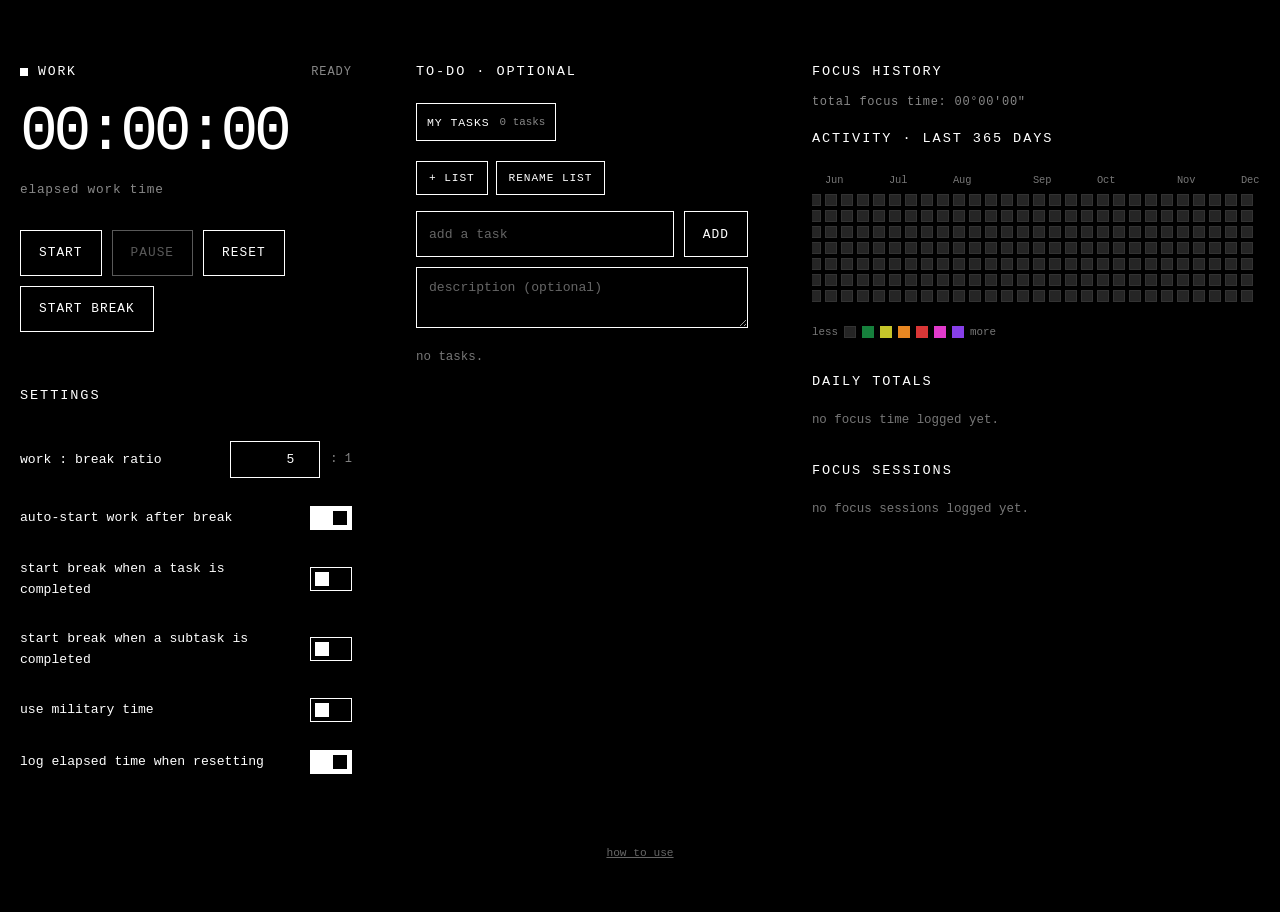
==== commit 56a23327: "Add how-to-use documentation, service worker for offline caching, and styles for the Cadence app" ====
--- a/index.html
+++ b/index.html
@@ -1,1301 +1,122 @@
 <!doctype html>
 <html lang="en">
-<head>
-<meta charset="utf-8">
-<meta name="viewport" content="width=device-width, initial-scale=1">
-<meta name="theme-color" content="#000000">
-<title>cadence</title>
-<style>
-  :root { color-scheme: dark; --bg:#000; --fg:#fff; }
-  * { box-sizing:border-box; }
-  [hidden] { display:none !important; }
-  html, body { margin:0; min-height:100%; background:var(--bg); color:var(--fg); }
-  body {
-    font-family: monospace;
-    padding: clamp(20px, 5vw, 64px) 20px 48px;
-    display:flex; justify-content:center;
-  }
-  main { width:min(760px, 100%); }
-  h1 { font-size:clamp(1.1rem, 3vw, 1.5rem); font-weight:400; letter-spacing:.12em; text-transform:uppercase; margin:0 0 48px; }
-  .mode-line { display:flex; justify-content:space-between; align-items:center; gap:16px; text-transform:uppercase; letter-spacing:.14em; font-size:.82rem; }
-  .mode { display:flex; align-items:center; gap:10px; }
-  .dot { width:8px; height:8px; background:#fff; display:inline-block; }
-  .status { color:#888; font-size:.75rem; letter-spacing:.08em; }
-  .display {
-    font-size:clamp(3.4rem, 12vw, 7.2rem); line-height:1;
-    letter-spacing:-.07em; font-variant-numeric:tabular-nums;
-    margin:22px 0 18px; white-space:nowrap;
-  }
-  .subline { min-height:1.4em; color:#888; font-size:.8rem; letter-spacing:.06em; }
-  .controls { display:flex; flex-wrap:wrap; gap:10px; margin-top:30px; }
-  button {
-    appearance:none; border:1px solid #fff; border-radius:0;
-    background:#000; color:#fff; padding:13px 18px;
-    font:inherit; font-size:.8rem; letter-spacing:.08em;
-    text-transform:uppercase; cursor:pointer; min-height:46px;
-    transition:background .08s linear, color .08s linear;
-  }
-  button:hover, button:active, button:focus-visible { background:#fff; color:#000; outline:none; }
-  button:disabled { opacity:.35; cursor:not-allowed; }
-  button:disabled:hover { background:#000; color:#fff; }
-  h2 { font-size:.85rem; font-weight:400; letter-spacing:.14em; text-transform:uppercase; margin:0 0 24px; }
-  .setting { display:flex; justify-content:space-between; align-items:center; gap:24px; padding:14px 0; }
-  .setting-label { font-size:.82rem; line-height:1.6; }
-  .hint { display:block; color:#888; font-size:.72rem; margin-top:4px; }
-  input[type=number] {
-    width:90px; padding:10px; border:1px solid #fff; border-radius:0;
-    background:#000; color:#fff; font:inherit; text-align:right;
-  }
-  input[type=checkbox] { appearance:none; width:42px; height:24px; border:1px solid #fff; border-radius:0; background:#000; margin:0; cursor:pointer; position:relative; flex:none; }
-  input[type=checkbox]::after { content:""; position:absolute; width:14px; height:14px; top:4px; left:4px; background:#fff; }
-  input[type=checkbox]:checked { background:#fff; }
-  input[type=checkbox]:checked::after { background:#000; left:22px; }
-  input:focus-visible { outline:1px solid #fff; outline-offset:4px; }
-  .setting-control { display:flex; align-items:center; gap:10px; flex:none; }
-  .unit { color:#888; font-size:.75rem; white-space:nowrap; }
-  .foot { color:#666; font-size:.7rem; line-height:1.7; margin-top:24px; }
-  @media (max-width:480px) {
-    .setting { align-items:flex-start; }
-    .display { letter-spacing:-.08em; }
-    button { flex:1 1 auto; }
-  }
+	<head>
+		<meta charset="utf-8">
+		<meta name="viewport" content="width=device-width, initial-scale=1">
+		<meta name="theme-color" content="#000000">
+		<title>cadence</title>
+		<link rel="stylesheet" href="styles.css">
+	</head>
+	<body>
+		<main>
+			<div class="layout">
+				<section class="sec-timer" aria-label="timer">
+					<div class="mode-line">
+						<div class="mode"><span class="dot" aria-hidden="true"></span><span id="modeName">work</span></div>
+						<span class="status" id="status">ready</span>
+					</div>
+					<div class="display" id="display" role="timer" aria-live="off">00:00:00</div>
+					<div class="subline" id="subline">elapsed work time</div>
+					<div class="controls" id="workControls">
+						<button id="workStart">start</button>
+						<button id="workPause" disabled>pause</button>
+						<button id="workReset">reset</button>
+						<button id="breakStart">start break</button>
+					</div>
+					<div class="controls" id="breakControls" hidden>
+						<button id="breakPause">pause break</button>
+						<button id="breakResume" hidden>resume break</button>
+						<button id="backToWork">back to work</button>
+					</div>
+				</section>
 
-  .stats-summary { color:#888; font-size:.75rem; letter-spacing:.06em; margin:-8px 0 22px; }
-  .heatmap-wrap { overflow-x:auto; padding:4px 0 12px; }
-  .heatmap { display:grid; grid-auto-flow:column; grid-template-rows:repeat(7, 12px); grid-auto-columns:12px; gap:4px; width:max-content; }
-  .heat-day { width:12px; height:12px; background:#252525; border:1px solid #333; }
-  .heat-day.level-1 { background:#16803c; border-color:#16803c; }
-  .heat-day.level-2 { background:#c5c52a; border-color:#c5c52a; }
-  .heat-day.level-3 { background:#e88722; border-color:#e88722; }
-  .heat-day.level-4 { background:#d93636; border-color:#d93636; }
-  .heat-day.level-5 { background:#e13acb; border-color:#e13acb; }
-  .heat-day.level-6 { background:#873fe8; border-color:#873fe8; }
-  .heat-months { position:relative; height:14px; color:#777; font-size:.65rem; margin:0 0 6px; }
-  .heat-months span { position:absolute; top:0; white-space:nowrap; }
-  .heat-legend { display:flex; align-items:center; gap:6px; color:#777; font-size:.68rem; margin-top:12px; }
-  .heat-legend .heat-day { display:inline-block; vertical-align:middle; }
-  .log-list { list-style:none; margin:0; padding:0; }
-  .log-list li { display:flex; justify-content:space-between; gap:16px; padding:8px 0; font-size:.78rem; font-variant-numeric:tabular-nums; }
-  .session-log-list { list-style:none; margin:0; padding:0; }
-  .session-log-list li { display:flex; align-items:center; justify-content:space-between; gap:12px; padding:8px 0; font-size:.74rem; font-variant-numeric:tabular-nums; }
-  .session-log-list .session-entry { min-width:0; overflow-wrap:anywhere; }
-  .session-delete { flex:none; min-height:30px; padding:4px 8px; font-size:.64rem; }
-  .log-empty { color:#777; font-size:.78rem; }
-  .section-note { color:#777; font-size:.7rem; line-height:1.7; margin:-12px 0 20px; }
-  @media (max-width:480px) { .log-list li, .session-log-list li { font-size:.7rem; } }
+				<section class="sec-todo" aria-label="to-do list">
+					<h2>to-do · optional</h2>
+					<nav class="todo-list-tabs" id="todoListTabs" aria-label="Task lists"></nav>
+					<div class="todo-list-controls" id="todoListControls">
+						<button class="todo-small" id="todoAddList" type="button">+ list</button>
+						<button class="todo-small" id="todoRenameList" type="button">rename list</button>
+					</div>
+					<form class="todo-list-rename" id="todoListRenameForm" hidden>
+						<input class="todo-field" id="todoListNameInput" type="text" maxlength="60" aria-label="task list name" autocomplete="off">
+						<button class="todo-small" type="submit">save</button>
+						<button class="todo-small" id="todoCancelRename" type="button">cancel</button>
+					</form>
+					<p class="todo-list-error" id="todoListNameError" hidden>enter a list name.</p>
+					<p class="todo-storage-status" id="todoStorageStatus" role="status" hidden></p>
+					<div class="todo-add">
+						<input id="todoInput" class="todo-field" type="text" maxlength="200" placeholder="add a task" aria-label="new task" autocomplete="off">
+						<button id="todoAdd" class="button-fixed">add</button>
+					</div>
+					<textarea id="todoDesc" class="todo-field" rows="2" maxlength="1000" placeholder="description (optional)" aria-label="new task description"></textarea>
+					<ul class="todo-list" id="todoList"></ul>
+					<p class="log-empty" id="todoEmpty">no tasks.</p>
+					<div class="todo-foot" id="todoFoot" hidden>
+						<span id="todoCount"></span>
+						<button id="todoClear">clear completed</button>
+					</div>
+				</section>
 
-  .todo-add { display:flex; gap:10px; margin-bottom:10px; }
-  .todo-field { width:100%; min-width:0; padding:10px 12px; border:1px solid #fff; border-radius:0; background:#000; color:#fff; font:inherit; font-size:.82rem; }
-  .todo-field::placeholder { color:#666; }
-  textarea.todo-field { display:block; resize:vertical; line-height:1.5; }
-  .todo-list-tabs { display:flex; gap:8px; overflow-x:auto; margin:0 0 16px; padding:0 0 4px; }
-  .todo-list-tab { display:flex; align-items:center; gap:10px; flex:none; min-height:38px; padding:8px 10px; border-color:#555; font-size:.72rem; white-space:nowrap; }
-  .todo-list-tab:hover, .todo-list-tab:focus-visible { background:#111; color:#fff; }
-  .todo-list-tab[aria-pressed=true] { border-color:#fff; }
-  .todo-list-tab-name { color:#fff; }
-  .todo-list-tab-count { color:#888; font-size:.68rem; text-transform:none; letter-spacing:0; }
-  .todo-list-controls { display:flex; gap:8px; margin-bottom:16px; }
-  .todo-list-controls button { flex:none; }
-  .todo-list-rename { display:flex; gap:8px; margin-bottom:16px; }
-  .todo-list-rename .todo-field { flex:1; }
-  .todo-list-error, .todo-storage-status { color:#aaa; font-size:.7rem; line-height:1.5; margin:0 0 14px; }
-  .todo-list-error { color:#fff; }
-  .todo-storage-status { color:#888; }
-  #todoDesc { margin-bottom:22px; }
-  .todo-list, .todo-sublist { list-style:none; margin:0; padding:0; }
-  .todo-sublist { margin-left:22px; }
-  .todo-sublist.flat, .todo-subform.flat { margin-left:0; }   /* stop indenting after 5 levels so deep trees stay on screen */
-  .todo-row { display:flex; align-items:flex-start; gap:8px; padding:8px 0; }
-  .todo-content { flex:1; min-width:0; touch-action:pan-y; }
-  .todo-text { font-size:.82rem; line-height:1.5; overflow-wrap:anywhere; }
-  .todo-progress { color:#888; font-size:.7rem; margin-left:8px; white-space:nowrap; }
-  .todo-desc { color:#888; font-size:.72rem; line-height:1.6; margin-top:2px; white-space:pre-wrap; overflow-wrap:anywhere; }
-  .todo-row.done .todo-text { color:#666; text-decoration:line-through; }
-  .todo-row.done .todo-desc { color:#555; }
-  .todo-actions { display:flex; flex-wrap:wrap; gap:0 14px; margin-top:2px; }
-  .todo-act { border:0; background:transparent; color:#777; padding:4px 0; min-height:28px; font-size:.68rem; letter-spacing:.06em; text-transform:lowercase; flex:none; }
-  .todo-act:hover, .todo-act:focus-visible { background:transparent; color:#fff; text-decoration:underline; }
-  .todo-grip { flex:none; width:18px; min-height:24px; padding:0; border:0; background:transparent; color:#777; font-size:.9rem; line-height:1; letter-spacing:-3px; cursor:grab; touch-action:none; user-select:none; -webkit-user-select:none; -webkit-touch-callout:none; }
-  .todo-grip:hover, .todo-grip:focus-visible { background:transparent; color:#fff; }
-  input[type=checkbox].todo-check { width:20px; height:20px; margin-top:2px; }
-  input[type=checkbox].todo-check::after { width:10px; height:10px; top:4px; left:4px; background:transparent; }
-  input[type=checkbox].todo-check:checked { background:#000; }
-  input[type=checkbox].todo-check:checked::after { background:#fff; left:4px; }
-  .todo-edit { display:flex; flex-direction:column; gap:8px; }
-  .todo-edit-actions, .todo-subform { display:flex; gap:8px; }
-  .todo-subform { margin:4px 0 8px 22px; }
-  @media (max-width:480px) { .todo-sublist, .todo-subform { margin-left:14px; } }
-  .todo-small { flex:none; min-height:34px; padding:4px 12px; font-size:.7rem; }
-  li.dragging { opacity:.3; }
-  li.drop-before { box-shadow:0 -2px 0 #fff; }
-  li.drop-after { box-shadow:0 2px 0 #fff; }
-  .todo-row.drop-into { outline:1px dashed #fff; outline-offset:-1px; background:#111; }
-  .todo-ghost { position:fixed; z-index:1000; margin:0; padding:8px; background:#000; border:1px solid #fff; pointer-events:none; opacity:.92; }
-  .todo-ghost .todo-actions { display:none; }
-  body.is-dragging, body.is-dragging * { user-select:none; -webkit-user-select:none; cursor:grabbing !important; }
-  .todo-foot { display:flex; justify-content:space-between; align-items:center; gap:12px; margin-top:14px; color:#888; font-size:.72rem; }
-  .todo-foot button { flex:none; min-height:32px; padding:4px 10px; font-size:.7rem; }
-  /* layout: phones = one column (default), tablets = 2 columns, laptops+ = 3 columns */
-  .layout { display:grid; gap:56px; grid-template-columns:minmax(0,1fr); align-items:start;
-    grid-template-areas:"timer" "todo" "settings" "history"; }
-  .sec-timer { grid-area:timer; }
-  .sec-todo { grid-area:todo; }
-  .sec-settings { grid-area:settings; }
-  .sec-history { grid-area:history; }
-  .foot { margin-top:56px; }
-  @media (min-width:700px) {
-    main { width:min(1000px, 100%); }
-    .layout { column-gap:56px; grid-template-columns:repeat(2, minmax(0,1fr)); grid-template-rows:auto auto auto;
-      grid-template-areas:"timer todo" "settings todo" "settings history"; }
-    .sec-timer { container-type:inline-size; }
-    .display { font-size:clamp(2.4rem, 19cqw, 7.2rem); }
-  }
-  @media (min-width:1100px) {
-    main { width:min(1500px, 100%); }
-    .layout { column-gap:64px; grid-template-columns:minmax(0,1fr) minmax(0,1fr) minmax(0,1.35fr); grid-template-rows:auto 1fr;
-      grid-template-areas:"timer todo history" "settings todo history"; }
-  }
-</style>
-</head>
-<body>
-<main>
-  <div class="layout">
-  <section class="sec-timer" aria-label="timer">
-    <div class="mode-line">
-      <div class="mode"><span class="dot" aria-hidden="true"></span><span id="modeName">work</span></div>
-      <span class="status" id="status">ready</span>
-    </div>
-    <div class="display" id="display" role="timer" aria-live="off">00:00:00</div>
-    <div class="subline" id="subline">elapsed work time</div>
-    <div class="controls" id="workControls">
-      <button id="workStart">start</button>
-      <button id="workPause" disabled>pause</button>
-      <button id="workReset">reset</button>
-      <button id="breakStart">start break</button>
-    </div>
-    <div class="controls" id="breakControls" hidden>
-      <button id="breakPause">pause break</button>
-      <button id="breakResume" hidden>resume break</button>
-      <button id="backToWork">back to work</button>
-    </div>
-  </section>
+				<section class="sec-settings" aria-label="settings">
+					<h2>settings</h2>
+					<div class="setting">
+						<div class="setting-label">work : break ratio</div>
+						<div class="setting-control"><input id="ratio" type="number" min="0.01" step="0.01" value="5" aria-label="work to break ratio"><span class="unit">: 1</span></div>
+					</div>
+					<div class="setting">
+						<div class="setting-label">auto-start work after break</div>
+						<input id="autoStart" type="checkbox" checked aria-label="auto-start work after break">
+					</div>
+					<div class="setting">
+						<div class="setting-label">start break when a task is completed</div>
+						<input id="taskBreak" type="checkbox" aria-label="start break when a task is completed">
+					</div>
+					<div class="setting">
+						<div class="setting-label">start break when a subtask is completed</div>
+						<input id="subtaskBreak" type="checkbox" aria-label="start break when a subtask is completed">
+					</div>
+					<div class="setting">
+						<div class="setting-label">use military time</div>
+						<input id="militaryTime" type="checkbox" aria-label="use military time">
+					</div>
+					<div class="setting">
+						<div class="setting-label">log elapsed time when resetting</div>
+						<input id="logReset" type="checkbox" checked aria-label="log elapsed time when resetting">
+					</div>
+				</section>
 
-  <section class="sec-todo" aria-label="to-do list">
-    <h2>to-do · optional</h2>
-    <p class="section-note">organize tasks into lists. drag ⋮⋮ to reorder, swipe right or press Ctrl+Tab to nest under the task above, and swipe left or press Ctrl+Shift+Tab to move out. saved in this browser.</p>
-    <nav class="todo-list-tabs" id="todoListTabs" aria-label="Task lists"></nav>
-    <div class="todo-list-controls" id="todoListControls">
-      <button class="todo-small" id="todoAddList" type="button">+ list</button>
-      <button class="todo-small" id="todoRenameList" type="button">rename list</button>
-    </div>
-    <form class="todo-list-rename" id="todoListRenameForm" hidden>
-      <input class="todo-field" id="todoListNameInput" type="text" maxlength="60" aria-label="task list name" autocomplete="off">
-      <button class="todo-small" type="submit">save</button>
-      <button class="todo-small" id="todoCancelRename" type="button">cancel</button>
-    </form>
-    <p class="todo-list-error" id="todoListNameError" hidden>enter a list name.</p>
-    <p class="todo-storage-status" id="todoStorageStatus" role="status" hidden></p>
-    <div class="todo-add">
-      <input id="todoInput" class="todo-field" type="text" maxlength="200" placeholder="add a task" aria-label="new task" autocomplete="off">
-      <button id="todoAdd" style="flex:none">add</button>
-    </div>
-    <textarea id="todoDesc" class="todo-field" rows="2" maxlength="1000" placeholder="description (optional)" aria-label="new task description"></textarea>
-    <ul class="todo-list" id="todoList"></ul>
-    <p class="log-empty" id="todoEmpty">no tasks.</p>
-    <div class="todo-foot" id="todoFoot" hidden>
-      <span id="todoCount"></span>
-      <button id="todoClear">clear completed</button>
-    </div>
-  </section>
+				<section class="sec-history" aria-label="focus history">
+					<h2>focus history</h2>
+					<div class="stats-summary" id="historySummary">total focus time: 00°00'00"</div>
+					<h2>activity · last 365 days</h2>
+					<div class="heatmap-wrap">
+						<div class="heat-months" id="heatMonths" aria-hidden="true"></div>
+						<div class="heatmap" id="heatmap" role="img" aria-label="daily focus time heatmap for the last 365 days"></div>
+					</div>
+					<div class="heat-legend">
+						<span>less</span>
+						<span class="heat-day"></span>
+						<span class="heat-day level-1"></span>
+						<span class="heat-day level-2"></span>
+						<span class="heat-day level-3"></span>
+						<span class="heat-day level-4"></span>
+						<span class="heat-day level-5"></span>
+						<span class="heat-day level-6"></span>
+						<span>more</span>
+					</div>
+					<h2 class="section-heading-spaced">daily totals</h2>
+					<ul class="log-list" id="dailyLog"></ul>
+					<p class="log-empty" id="emptyLog" hidden>no focus time logged yet.</p>
+					<h2 class="section-heading-spaced">focus sessions</h2>
+					<ul class="session-log-list" id="sessionLog"></ul>
+					<p class="log-empty" id="emptySessionLog" hidden>no focus sessions logged yet.</p>
+				</section>
 
-  <section class="sec-settings" aria-label="settings">
-    <h2>settings</h2>
-    <div class="setting">
-      <div class="setting-label">work : break ratio<span class="hint">break duration = total work time ÷ ratio</span></div>
-      <div class="setting-control"><input id="ratio" type="number" min="0.01" step="0.01" value="5" aria-label="work to break ratio"><span class="unit">: 1</span></div>
-    </div>
-    <div class="setting">
-      <div class="setting-label">auto-start work after break<span class="hint">begin the work stopwatch when the break ends</span></div>
-      <input id="autoStart" type="checkbox" checked aria-label="auto-start work after break">
-    </div>
-    <div class="setting">
-      <div class="setting-label">start break when a task is completed<span class="hint">a top-level task counts when you check it, or when its last open subtask is finished. skipped if a break is already running or no work time is logged.</span></div>
-      <input id="taskBreak" type="checkbox" aria-label="start break when a task is completed">
-    </div>
-    <div class="setting">
-      <div class="setting-label">start break when a subtask is completed<span class="hint">any nested item counts when you check it, or when its own last open subtask is finished. items completed only because you checked their parent don't count.</span></div>
-      <input id="subtaskBreak" type="checkbox" aria-label="start break when a subtask is completed">
-    </div>
-    <div class="setting">
-      <div class="setting-label">use military time<span class="hint">session history uses HHmm instead of 12-hour time</span></div>
-      <input id="militaryTime" type="checkbox" aria-label="use military time">
-    </div>
-    <div class="setting">
-      <div class="setting-label">log elapsed time when resetting<span class="hint">include a running session in focus history when you reset the stopwatch</span></div>
-      <input id="logReset" type="checkbox" checked aria-label="log elapsed time when resetting">
-    </div>
-  </section>
+			</div>
 
-  <section class="sec-history" aria-label="focus history">
-    <h2>focus history</h2>
-    <p class="section-note">daily totals are saved in this browser. days without logged focus time are omitted.</p>
-    <div class="stats-summary" id="historySummary">total focus time: 00°00'00"</div>
-    <h2>activity · last 365 days</h2>
-    <div class="heatmap-wrap">
-      <div class="heat-months" id="heatMonths" aria-hidden="true"></div>
-      <div class="heatmap" id="heatmap" role="img" aria-label="daily focus time heatmap for the last 365 days"></div>
-    </div>
-    <div class="heat-legend">
-      <span>less</span>
-      <span class="heat-day"></span>
-      <span class="heat-day level-1"></span>
-      <span class="heat-day level-2"></span>
-      <span class="heat-day level-3"></span>
-      <span class="heat-day level-4"></span>
-      <span class="heat-day level-5"></span>
-      <span class="heat-day level-6"></span>
-      <span>more</span>
-    </div>
-    <h2 style="margin-top:36px">daily totals</h2>
-    <ul class="log-list" id="dailyLog"></ul>
-    <p class="log-empty" id="emptyLog" hidden>no focus time logged yet.</p>
-    <h2 style="margin-top:36px">focus sessions</h2>
-    <p class="section-note">one entry per start-to-stop session for each day it spans. delete accidental or test sessions here.</p>
-    <ul class="session-log-list" id="sessionLog"></ul>
-    <p class="log-empty" id="emptySessionLog" hidden>no focus sessions logged yet.</p>
-  </section>
+			<footer class="foot page-footer"><a href="how-to-use.html">how to use</a></footer>
+		</main>
 
-  </div>
-
-  <p class="foot">focus totals are saved locally in this browser. clearing browser data will erase them. sound is generated locally with the web audio api.</p>
-</main>
-
-<script>
-(() => {
-  const $ = id => document.getElementById(id);
-  const display = $('display');
-  const modeName = $('modeName');
-  const status = $('status');
-  const subline = $('subline');
-  const workControls = $('workControls');
-  const breakControls = $('breakControls');
-
-  let mode = 'work';
-  let workElapsed = 0;
-  let workStartedAt = 0;
-  let workRunning = false;
-  let breakRemaining = 0;
-  let breakDeadline = 0;
-  let breakRunning = false;
-  let audioContext;
-  const SESSION_STORAGE_KEY = 'work-break-focus-sessions-v1';
-  let activeSessionStart = null;
-
-  function localDateKey(date) {
-    const y = date.getFullYear();
-    const m = String(date.getMonth() + 1).padStart(2, '0');
-    const d = String(date.getDate()).padStart(2, '0');
-    return `${y}-${m}-${d}`;
-  }
-  let storageOk = true;
-  let sessionStorageOk = true;
-  function readSessionLogs() {
-    try {
-      const saved = JSON.parse(localStorage.getItem(SESSION_STORAGE_KEY) || '[]');
-      if (!Array.isArray(saved)) return [];
-      return saved.filter(entry => entry && typeof entry.id === 'string' &&
-        Number.isFinite(entry.start) && Number.isFinite(entry.end) && entry.end > entry.start);
-    } catch (_) {
-      sessionStorageOk = false;
-      return [];
-    }
-  }
-  let sessionLogs = readSessionLogs();
-  // Splits a session interval at each local midnight for daily aggregation and display.
-  function splitByDay(from, to) {
-    const parts = {};
-    let cursor = from;
-    while (cursor < to) {
-      const date = new Date(cursor);
-      const midnight = new Date(date.getFullYear(), date.getMonth(), date.getDate() + 1).getTime();
-      const end = Math.min(to, midnight);
-      const key = localDateKey(date);
-      parts[key] = (parts[key] || 0) + (end - cursor);
-      cursor = end;
-    }
-    return parts;
-  }
-  function formatDailyDuration(ms) {
-    const total = Math.floor(ms / 1000);
-    const h = Math.floor(total / 3600);
-    const m = Math.floor((total % 3600) / 60);
-    const s = total % 60;
-    return `${String(h).padStart(2,'0')}°${String(m).padStart(2,'0')}'${String(s).padStart(2,'0')}"`;
-  }
-  function displayDate(key) {
-    const [y, m, d] = key.split('-');
-    return `${d}/${m}/${y}`;
-  }
-  function displaySessionDate(timestamp) {
-    const date = new Date(timestamp);
-    return `${String(date.getDate()).padStart(2, '0')}/${String(date.getMonth() + 1).padStart(2, '0')}/${String(date.getFullYear()).slice(-2)}`;
-  }
-  function formatSessionTime(timestamp) {
-    const date = new Date(timestamp);
-    const hour = date.getHours();
-    const minute = String(date.getMinutes()).padStart(2, '0');
-    if ($('militaryTime').checked) return `${String(hour).padStart(2, '0')}${minute}`;
-    return `${String(hour % 12 || 12).padStart(2, '0')}:${minute} ${hour < 12 ? 'AM' : 'PM'}`;
-  }
-  function addSessionLog(start, end) {
-    let cursor = start;
-    while (cursor < end) {
-      const date = new Date(cursor);
-      const midnight = new Date(date.getFullYear(), date.getMonth(), date.getDate() + 1).getTime();
-      const segmentEnd = Math.min(end, midnight);
-      sessionLogs.push({ id: newId(), start: cursor, end: segmentEnd });
-      cursor = segmentEnd;
-    }
-  }
-  function finishFocusSession(end, includeInLog = true) {
-    if (activeSessionStart === null) return;
-    if (includeInLog && end > activeSessionStart) {
-      sessionLogs = readSessionLogs();
-      addSessionLog(activeSessionStart, end);
-      try {
-        localStorage.setItem(SESSION_STORAGE_KEY, JSON.stringify(sessionLogs));
-        sessionStorageOk = true;
-      } catch (_) { sessionStorageOk = false; }
-    }
-    activeSessionStart = null;
-    renderHistory();
-  }
-  function deleteSessionLog(id) {
-    sessionLogs = readSessionLogs().filter(entry => entry.id !== id);
-    try {
-      localStorage.setItem(SESSION_STORAGE_KEY, JSON.stringify(sessionLogs));
-      sessionStorageOk = true;
-    } catch (_) { sessionStorageOk = false; }
-    renderHistory();
-  }
-  let heatScrolled = false;
-  function renderHistory() {
-    sessionLogs = readSessionLogs();
-    const dailyTotals = {};
-    for (const session of sessionLogs) {
-      for (const [key, ms] of Object.entries(splitByDay(session.start, session.end))) {
-        dailyTotals[key] = (dailyTotals[key] || 0) + ms;
-      }
-    }
-    const entries = Object.entries(dailyTotals).filter(([, ms]) => ms > 0).sort(([a], [b]) => b.localeCompare(a));
-    const total = entries.reduce((sum, [, ms]) => sum + ms, 0);
-    $('historySummary').textContent = `total focus time: ${formatDailyDuration(total)}${sessionStorageOk ? '' : ' · not saved (browser storage unavailable)'}`;
-    const list = $('dailyLog');
-    list.replaceChildren();
-    for (const [key, ms] of entries) {
-      const li = document.createElement('li');
-      const date = document.createElement('span');
-      const duration = document.createElement('span');
-      date.textContent = displayDate(key);
-      duration.textContent = formatDailyDuration(ms);
-      li.append(date, duration);
-      list.append(li);
-    }
-    $('emptyLog').hidden = entries.length !== 0;
-    const sessionList = $('sessionLog');
-    sessionList.replaceChildren();
-    const sortedSessions = sessionLogs.slice().sort((a, b) => b.end - a.end);
-    for (const entry of sortedSessions) {
-      const li = document.createElement('li');
-      const details = document.createElement('span');
-      details.className = 'session-entry';
-      details.textContent = `${displaySessionDate(entry.start)} ${formatSessionTime(entry.start)}–${formatSessionTime(entry.end)} ${formatDailyDuration(entry.end - entry.start)}`;
-      const remove = document.createElement('button');
-      remove.type = 'button';
-      remove.className = 'session-delete';
-      remove.textContent = 'delete';
-      remove.setAttribute('aria-label', `delete focus session from ${details.textContent}`);
-      remove.addEventListener('click', () => deleteSessionLog(entry.id));
-      li.append(details, remove);
-      sessionList.append(li);
-    }
-    $('emptySessionLog').hidden = sortedSessions.length !== 0;
-
-    const heatmap = $('heatmap');
-    const months = $('heatMonths');
-    heatmap.replaceChildren();
-    months.replaceChildren();
-    const today = new Date();
-    today.setHours(0, 0, 0, 0);
-    const start = new Date(today);
-    start.setDate(start.getDate() - 364);
-    start.setDate(start.getDate() - start.getDay());
-    const days = [];
-    for (let d = new Date(start); d <= today; d.setDate(d.getDate() + 1)) {
-      days.push(new Date(d));
-    }
-    let lastMonth = -1;
-    let lastLabelCol = -10;
-    months.style.width = (Math.ceil(days.length / 7) * 16) + 'px';
-    for (const [index, day] of days.entries()) {
-      if (day.getMonth() !== lastMonth) {
-        const col = Math.floor(index / 7);
-        if (col - lastLabelCol >= 3) {
-          const label = document.createElement('span');
-          label.textContent = day.toLocaleString(undefined, { month: 'short' });
-          label.style.left = (col * 16) + 'px';
-          months.append(label);
-          lastLabelCol = col;
-        }
-        lastMonth = day.getMonth();
-      }
-      const key = localDateKey(day);
-      const ms = dailyTotals[key] || 0;
-      const hours = ms / 3600000;
-      const level = ms <= 0 ? 0 : hours < 1 ? 1 : hours < 3 ? 2 : hours < 5 ? 3 : hours < 7 ? 4 : hours < 9 ? 5 : 6;
-      const cell = document.createElement('div');
-      cell.className = `heat-day${level ? ` level-${level}` : ''}`;
-      cell.title = `${displayDate(key)} · ${formatDailyDuration(ms)}`;
-      heatmap.append(cell);
-    }
-    const wrap = heatmap.parentElement;
-    if (wrap && !heatScrolled) { wrap.scrollLeft = wrap.scrollWidth; heatScrolled = true; }
-  }
-
-  const notes = { C5:523.251, AS5:932.328, DS5:622.254, F5:698.456, G5:783.991 };
-  function playNote(name) {
-    try {
-      const AudioContext = window.AudioContext || window.webkitAudioContext;
-      if (!AudioContext) return;
-      audioContext ||= new AudioContext();
-      if (audioContext.state === 'suspended') audioContext.resume();
-      const oscillator = audioContext.createOscillator();
-      const gain = audioContext.createGain();
-      const now = audioContext.currentTime;
-      oscillator.type = 'triangle';
-      oscillator.frequency.setValueAtTime(notes[name], now);
-      gain.gain.setValueAtTime(0.0001, now);
-      gain.gain.exponentialRampToValueAtTime(0.12, now + 0.012);
-      gain.gain.setValueAtTime(0.12, now + 0.16);
-      gain.gain.exponentialRampToValueAtTime(0.0001, now + 0.2);
-      oscillator.connect(gain);
-      gain.connect(audioContext.destination);
-      oscillator.start(now);
-      oscillator.stop(now + 0.2);
-    } catch (_) {}
-  }
-  function playSequence(names) {
-    names.forEach((name, index) => setTimeout(() => playNote(name), index * 240));
-  }
-  function format(ms) {
-    const total = Math.max(0, Math.floor(ms / 1000));
-    const h = Math.floor(total / 3600);
-    const m = Math.floor((total % 3600) / 60);
-    const s = total % 60;
-    return [h,m,s].map(v => String(v).padStart(2,'0')).join(':');
-  }
-  function currentWork() {
-    return workElapsed + (workRunning ? performance.now() - workStartedAt : 0);
-  }
-  function setWorkMode() {
-    mode = 'work';
-    modeName.textContent = 'work';
-    workControls.hidden = false;
-    breakControls.hidden = true;
-    subline.textContent = 'elapsed work time';
-  }
-  function startWork(withSound = true) {
-    if (workRunning) return;
-    setWorkMode();
-    workStartedAt = performance.now();
-    activeSessionStart = Date.now();
-    workRunning = true;
-    $('workStart').disabled = true;
-    $('workPause').disabled = false;
-    status.textContent = 'running';
-    if (withSound) playNote('C5');
-    render();
-  }
-  function pauseWork() {
-    if (!workRunning) return;
-    const stoppedAt = Date.now();
-    workElapsed = currentWork();
-    workRunning = false;
-    finishFocusSession(stoppedAt);
-    $('workStart').disabled = false;
-    $('workPause').disabled = true;
-    status.textContent = 'paused';
-    playNote('AS5');
-    render();
-  }
-  function resetWork() {
-    if (workRunning) {
-      const stoppedAt = Date.now();
-      finishFocusSession(stoppedAt, $('logReset').checked);
-    }
-    workRunning = false;
-    workElapsed = 0;
-    workStartedAt = 0;
-    setWorkMode();
-    $('workStart').disabled = false;
-    $('workPause').disabled = true;
-    status.textContent = 'ready';
-    playNote('DS5');
-    render();
-  }
-  function breakLengthMs() {
-    const ratio = Number($('ratio').value);
-    if (!Number.isFinite(ratio) || ratio <= 0) return 0;
-    return Math.floor(currentWork() / 1000 / ratio) * 1000;
-  }
-  function startBreak() {
-    const duration = breakLengthMs();   // worked out first, so a refused break never pauses the stopwatch
-    if (duration <= 0) {
-      status.textContent = 'work time too short';
-      return;
-    }
-    if (workRunning) pauseWorkSilently();
-    mode = 'break';
-    breakRemaining = duration;
-    breakDeadline = performance.now() + breakRemaining;
-    breakRunning = true;
-    modeName.textContent = 'break';
-    status.textContent = 'running';
-    subline.textContent = 'break countdown · calculated from work time';
-    workControls.hidden = true;
-    breakControls.hidden = false;
-    $('breakPause').hidden = false;
-    $('breakResume').hidden = true;
-    playNote('F5');
-    render();
-  }
-  function pauseWorkSilently() {
-    const stoppedAt = Date.now();
-    workElapsed = currentWork();
-    workRunning = false;
-    finishFocusSession(stoppedAt);
-    $('workStart').disabled = false;
-    $('workPause').disabled = true;
-  }
-  function pauseBreak() {
-    if (!breakRunning) return;
-    breakRemaining = Math.max(0, breakDeadline - performance.now());
-    breakRunning = false;
-    status.textContent = 'paused';
-    $('breakPause').hidden = true;
-    $('breakResume').hidden = false;
-    render();
-  }
-  function resumeBreak() {
-    if (breakRunning || breakRemaining <= 0) return;
-    breakDeadline = performance.now() + breakRemaining;
-    breakRunning = true;
-    status.textContent = 'running';
-    $('breakPause').hidden = false;
-    $('breakResume').hidden = true;
-    render();
-  }
-  function finishBreak() {
-    breakRemaining = 0;
-    breakRunning = false;
-    playSequence(['G5','DS5']);
-    if ($('autoStart').checked) {
-      workElapsed = 0;
-      startWork(false);
-    } else {
-      setWorkMode();
-      status.textContent = 'break complete';
-      $('workStart').disabled = false;
-      $('workPause').disabled = true;
-      render();
-    }
-  }
-  function backToWork() {
-    breakRunning = false;
-    setWorkMode();
-    status.textContent = 'ready';
-    $('workStart').disabled = false;
-    $('workPause').disabled = true;
-    render();
-  }
-  function render() {
-    if (mode === 'work') {
-      display.textContent = format(currentWork());
-      if (workRunning) status.textContent = 'running';
-    } else {
-      const remaining = breakRunning ? Math.max(0, breakDeadline - performance.now()) : breakRemaining;
-      display.textContent = format(remaining);
-      if (breakRunning && remaining <= 0) finishBreak();
-    }
-  }
-  $('workStart').addEventListener('click', () => startWork(true));
-  $('workPause').addEventListener('click', pauseWork);
-  $('workReset').addEventListener('click', resetWork);
-  $('breakStart').addEventListener('click', startBreak);
-  $('breakPause').addEventListener('click', pauseBreak);
-  $('breakResume').addEventListener('click', resumeBreak);
-  $('backToWork').addEventListener('click', backToWork);
-  $('ratio').addEventListener('change', () => {
-    const input = $('ratio');
-    const value = Number(input.value);
-    if (!Number.isFinite(value) || value <= 0) input.value = '5';
-  });
-  setInterval(render, 1000);
-  window.addEventListener('storage', e => {
-    if (e.key === SESSION_STORAGE_KEY) { sessionLogs = readSessionLogs(); renderHistory(); }
-  });
-
-  // ---------- settings persistence ----------
-  const SETTINGS_KEY = 'work-break-focus-settings-v1';
-  function loadSettings() {
-    try {
-      const saved = JSON.parse(localStorage.getItem(SETTINGS_KEY) || '{}');
-      if (!saved || typeof saved !== 'object') return;
-      if (Number.isFinite(saved.ratio) && saved.ratio > 0) $('ratio').value = String(saved.ratio);
-      if (typeof saved.autoStart === 'boolean') $('autoStart').checked = saved.autoStart;
-      // 'todoBreak' was the single toggle in the previous version; it now means "task completed"
-      if (typeof saved.taskBreak === 'boolean') $('taskBreak').checked = saved.taskBreak;
-      else if (typeof saved.todoBreak === 'boolean') $('taskBreak').checked = saved.todoBreak;
-      if (typeof saved.subtaskBreak === 'boolean') $('subtaskBreak').checked = saved.subtaskBreak;
-      if (typeof saved.militaryTime === 'boolean') $('militaryTime').checked = saved.militaryTime;
-      if (typeof saved.logReset === 'boolean') $('logReset').checked = saved.logReset;
-    } catch (_) {}
-  }
-  function saveSettings() {
-    try {
-      localStorage.setItem(SETTINGS_KEY, JSON.stringify({
-        ratio: Number($('ratio').value) > 0 ? Number($('ratio').value) : 5,
-        autoStart: $('autoStart').checked,
-        taskBreak: $('taskBreak').checked,
-        subtaskBreak: $('subtaskBreak').checked,
-        militaryTime: $('militaryTime').checked,
-        logReset: $('logReset').checked
-      }));
-    } catch (_) {}
-  }
-  loadSettings();
-  ['ratio', 'autoStart', 'taskBreak', 'subtaskBreak', 'militaryTime', 'logReset'].forEach(id =>
-    $(id).addEventListener('change', () => { saveSettings(); renderHistory(); }));
-
-  // ---------- optional to-do list: nested tasks, descriptions, drag and drop ----------
-  // Data: taskLists = [{ id, name, todos: [ ...nested task items... ] }]
-  // Rule kept everywhere: a completed item never has an unfinished item beneath it.
-  const TODO_KEY = 'work-break-focus-todos-v1';
-  const ui = { editId: null, editDraft: null, subFor: null, subDraft: '', confirmDel: null, focusNext: null, renameList: false };
-  let todoStorageOk = true;
-  let taskData = loadTaskData();
-  let taskLists = taskData.lists;
-  let activeListId = taskData.activeListId;
-  let todos = taskLists.find(list => list.id === activeListId).todos;
-
-  function mk(tag, cls, text) {
-    const node = document.createElement(tag);
-    if (cls) node.className = cls;
-    if (text !== undefined) node.textContent = text;
-    return node;
-  }
-  function newId() { return Date.now().toString(36) + Math.random().toString(36).slice(2, 7); }
-  function newItem(text, desc) { return { id: newId(), text: text.slice(0, 200), desc: (desc || '').slice(0, 1000), done: false, collapsed: false, subtasks: [] }; }
-  function validItem(t) { return !!t && typeof t.id === 'string' && typeof t.text === 'string'; }
-  function cleanItem(t) {   // older saves have no desc / collapsed / subtasks: they get defaults
-    return {
-      id: t.id,
-      text: t.text.slice(0, 200),
-      desc: typeof t.desc === 'string' ? t.desc.slice(0, 1000) : '',
-      done: !!t.done,
-      collapsed: !!t.collapsed,
-      subtasks: Array.isArray(t.subtasks) ? t.subtasks.filter(validItem).map(cleanItem) : []
-    };
-  }
-  function defaultTaskList() { return { id: newId(), name: 'my tasks', todos: [] }; }
-  function cleanTaskList(list) {
-    if (!list || typeof list.id !== 'string') return null;
-    const todos = Array.isArray(list.todos) ? list.todos.filter(validItem).map(cleanItem) : [];
-    normalize(todos);
-    return {
-      id: list.id,
-      name: typeof list.name === 'string' && list.name.trim() ? list.name.trim().slice(0, 60) : 'untitled list',
-      todos
-    };
-  }
-  function loadTaskData() {
-    try {
-      const stored = localStorage.getItem(TODO_KEY);
-      if (stored === null) {
-        const list = defaultTaskList();
-        return { lists: [list], activeListId: list.id };
-      }
-      const saved = JSON.parse(stored);
-      if (Array.isArray(saved)) {
-        const list = defaultTaskList();
-        list.todos = saved.filter(validItem).map(cleanItem);
-        normalize(list.todos);
-        return { lists: [list], activeListId: list.id, migrated: true };
-      }
-      const lists = saved && Array.isArray(saved.lists) ? saved.lists.map(cleanTaskList).filter(Boolean) : [];
-      if (!lists.length) {
-        const list = defaultTaskList();
-        return { lists: [list], activeListId: list.id };
-      }
-      const activeListId = lists.some(list => list.id === saved.activeListId) ? saved.activeListId : lists[0].id;
-      return { lists, activeListId };
-    } catch (_) {
-      todoStorageOk = false;
-      const list = defaultTaskList();
-      return { lists: [list], activeListId: list.id };
-    }
-  }
-  function saveTodos() {
-    try {
-      localStorage.setItem(TODO_KEY, JSON.stringify({ lists: taskLists, activeListId }));
-      todoStorageOk = true;
-    } catch (_) { todoStorageOk = false; }
-  }
-  if (taskData.migrated) saveTodos();
-  function countTasks(items) {
-    return items.reduce((count, item) => count + 1 + countTasks(item.subtasks), 0);
-  }
-  function renderTaskLists() {
-    const tabs = $('todoListTabs');
-    tabs.replaceChildren();
-    for (const taskList of taskLists) {
-      const tab = mk('button', 'todo-list-tab');
-      tab.type = 'button';
-      tab.setAttribute('aria-pressed', String(taskList.id === activeListId));
-      tab.setAttribute('aria-label', `${taskList.name}, ${countTasks(taskList.todos)} tasks`);
-      const name = mk('span', 'todo-list-tab-name', taskList.name);
-      const count = countTasks(taskList.todos);
-      const amount = mk('span', 'todo-list-tab-count', `${count} ${count === 1 ? 'task' : 'tasks'}`);
-      tab.append(name, amount);
-      tab.addEventListener('click', () => selectTaskList(taskList.id));
-      tabs.append(tab);
-    }
-    $('todoListControls').hidden = ui.renameList;
-    $('todoListRenameForm').hidden = !ui.renameList;
-    $('todoStorageStatus').hidden = todoStorageOk;
-    $('todoStorageStatus').textContent = 'task lists could not be saved or loaded because of a browser storage error.';
-  }
-  function resetTodoEditor() {
-    ui.editId = null;
-    ui.editDraft = null;
-    ui.subFor = null;
-    ui.subDraft = '';
-    ui.confirmDel = null;
-    ui.focusNext = null;
-  }
-  function selectTaskList(id) {
-    const selected = taskLists.find(taskList => taskList.id === id);
-    if (!selected || id === activeListId) return;
-    activeListId = id;
-    todos = selected.todos;
-    resetTodoEditor();
-    ui.renameList = false;
-    $('todoInput').value = '';
-    $('todoDesc').value = '';
-    $('todoListNameError').hidden = true;
-    saveTodos();
-    renderTodos();
-  }
-  function addTaskList() {
-    const names = new Set(taskLists.map(list => list.name.toLowerCase()));
-    let name = 'new list';
-    let suffix = 2;
-    while (names.has(name)) name = `new list ${suffix++}`;
-    const list = { id: newId(), name, todos: [] };
-    taskLists.push(list);
-    activeListId = list.id;
-    todos = list.todos;
-    resetTodoEditor();
-    $('todoInput').value = '';
-    $('todoDesc').value = '';
-    saveTodos();
-    renderTodos();
-  }
-  function startRenameTaskList() {
-    const list = taskLists.find(taskList => taskList.id === activeListId);
-    if (!list) return;
-    ui.renameList = true;
-    $('todoListNameInput').value = list.name;
-    $('todoListNameError').hidden = true;
-    renderTaskLists();
-    $('todoListNameInput').focus();
-    $('todoListNameInput').select();
-  }
-  function cancelRenameTaskList() {
-    ui.renameList = false;
-    $('todoListNameError').hidden = true;
-    renderTaskLists();
-  }
-  function saveTaskListName(event) {
-    event.preventDefault();
-    const input = $('todoListNameInput');
-    const name = input.value.trim();
-    if (!name) {
-      $('todoListNameError').hidden = false;
-      input.focus();
-      return;
-    }
-    const list = taskLists.find(taskList => taskList.id === activeListId);
-    if (!list) return;
-    list.name = name.slice(0, 60);
-    ui.renameList = false;
-    $('todoListNameError').hidden = true;
-    saveTodos();
-    renderTodos();
-  }
-  // an item can't stay completed while something beneath it is unfinished (deepest levels first)
-  function normalize(list = todos) {
-    for (const t of list) {
-      normalize(t.subtasks);
-      if (t.done && t.subtasks.some(c => !c.done)) t.done = false;
-    }
-  }
-  function setAllDone(list) { for (const t of list) { t.done = true; setAllDone(t.subtasks); } }
-  function countBelow(item) { return item.subtasks.reduce((n, c) => n + 1 + countBelow(c), 0); }
-  function pruneDone(list) { return list.filter(t => !t.done).map(t => { t.subtasks = pruneDone(t.subtasks); return t; }); }
-  // ancestors runs from the top-level task down to the direct parent; depth 0 = top-level task
-  function findItem(id, list = todos, parent = null, depth = 0, ancestors = []) {
-    for (let i = 0; i < list.length; i++) {
-      const item = list[i];
-      if (item.id === id) return { item, parent, list, index: i, depth, ancestors };
-      const hit = findItem(id, item.subtasks, item, depth + 1, ancestors.concat(item));
-      if (hit) return hit;
-    }
-    return null;
-  }
-
-  // ----- rendering -----
-  function renderTodos() {
-    const list = $('todoList');
-    // keep half-typed edit / subtask text when something else triggers a re-render
-    const openEdit = list.querySelector('.todo-edit');
-    if (openEdit && ui.editId) ui.editDraft = { id: ui.editId, text: openEdit.querySelector('input').value, desc: openEdit.querySelector('textarea').value };
-    const openSub = list.querySelector('.todo-subform input');
-    if (openSub) ui.subDraft = openSub.value;
-
-    renderTaskLists();
-    list.replaceChildren();
-    for (const task of todos) list.append(buildItem(task, null, 0));
-
-    const nested = [];
-    (function walk(items, depth) { for (const t of items) { if (depth > 0) nested.push(t); walk(t.subtasks, depth + 1); } })(todos, 0);
-    const taskDone = todos.filter(t => t.done).length;
-    const subDone = nested.filter(t => t.done).length;
-    $('todoEmpty').hidden = todos.length !== 0;
-    $('todoFoot').hidden = todos.length === 0;
-    $('todoCount').textContent = taskDone + ' of ' + todos.length + ' done' + (nested.length ? ' · subtasks ' + subDone + ' of ' + nested.length : '');
-    $('todoClear').hidden = taskDone + subDone === 0;
-
-    const focusTarget = list.querySelector('[data-focus="1"]');
-    ui.focusNext = null;
-    if (focusTarget) {
-      focusTarget.focus();
-      if (focusTarget.type === 'text' || focusTarget.tagName === 'TEXTAREA') {
-        try { focusTarget.setSelectionRange(focusTarget.value.length, focusTarget.value.length); } catch (_) {}
-      }
-    }
-  }
-  function buildItem(item, parent, depth) {
-    const li = mk('li');
-    li.append(buildRow(item, parent, li));
-    const flat = depth + 1 > 5 ? ' flat' : '';
-    if (item.subtasks.length && !item.collapsed) {
-      const sublist = mk('ul', 'todo-sublist' + flat);
-      for (const sub of item.subtasks) sublist.append(buildItem(sub, item, depth + 1));
-      li.append(sublist);
-    }
-    if (ui.subFor === item.id) li.append(buildSubForm(item, flat));
-    return li;
-  }
-  function buildRow(item, parent, li) {
-    const row = mk('div', 'todo-row' + (item.done ? ' done' : ''));
-    row.dataset.id = item.id;
-    let swipeStart = null;
-
-    const grip = mk('button', 'todo-grip', '⋮⋮');
-    grip.type = 'button';
-    grip.setAttribute('aria-label', 'reorder: drag, or use arrow keys (up/down move, right nests under the item above, left moves out one level): ' + item.text);
-    grip.addEventListener('pointerdown', e => startDrag(e, item.id, row, li, grip));
-    grip.addEventListener('keydown', e => keyMove(e, item.id));
-
-    const box = mk('input', 'todo-check');
-    box.type = 'checkbox';
-    box.checked = item.done;
-    box.setAttribute('aria-label', (parent ? 'complete subtask: ' : 'complete task: ') + item.text);
-    if (ui.focusNext === 'check:' + item.id) box.dataset.focus = '1';
-    else if (ui.focusNext === 'grip:' + item.id) grip.dataset.focus = '1';
-    box.addEventListener('change', () => toggleDone(item.id, box.checked));
-
-    const content = mk('div', 'todo-content');
-    content.addEventListener('pointerdown', e => {
-      if (e.pointerType !== 'touch' || e.target.closest('button, input, textarea')) return;
-      swipeStart = { x: e.clientX, y: e.clientY };
-    });
-    content.addEventListener('pointerup', e => {
-      if (!swipeStart || e.pointerType !== 'touch') return;
-      const dx = e.clientX - swipeStart.x;
-      const dy = e.clientY - swipeStart.y;
-      swipeStart = null;
-      if (Math.abs(dx) < 60 || Math.abs(dx) < Math.abs(dy) * 1.3) return;
-      if (dx > 0) nestItem(item.id);
-      else unnestItem(item.id);
-    });
-    content.addEventListener('pointercancel', () => { swipeStart = null; });
-    if (ui.editId === item.id) {
-      content.append(buildEditForm(item));
-    } else {
-      const title = mk('div', 'todo-text', item.text);
-      if (item.subtasks.length) title.append(mk('span', 'todo-progress', item.subtasks.filter(t => t.done).length + '/' + item.subtasks.length));
-      content.append(title);
-      if (item.desc) content.append(mk('div', 'todo-desc', item.desc));
-      const actions = mk('div', 'todo-actions');
-      const act = (label, handler, aria) => {
-        const b = mk('button', 'todo-act', label);
-        b.type = 'button';
-        if (aria) b.setAttribute('aria-label', aria);
-        b.addEventListener('click', handler);
-        actions.append(b);
-      };
-      act('edit', () => startEdit(item.id));
-      act('+ subtask', () => startAddSub(item.id));
-      if (item.subtasks.length) {
-        act(item.collapsed ? 'expand (' + countBelow(item) + ')' : 'collapse', () => toggleCollapse(item.id));
-      }
-      const below = countBelow(item);
-      act(ui.confirmDel === item.id ? 'delete + ' + below + ' below?' : 'delete', () => deleteItem(item.id), 'delete: ' + item.text);
-      content.append(actions);
-    }
-    row.append(grip, box, content);
-    return row;
-  }
-  function buildEditForm(item) {
-    const draft = ui.editDraft && ui.editDraft.id === item.id ? ui.editDraft : null;
-    const form = mk('div', 'todo-edit');
-    const title = mk('input', 'todo-field');
-    title.type = 'text';
-    title.maxLength = 200;
-    title.autocomplete = 'off';
-    title.value = draft ? draft.text : item.text;
-    title.setAttribute('aria-label', 'task text');
-    if (ui.focusNext === 'edit:' + item.id) title.dataset.focus = '1';
-    const desc = mk('textarea', 'todo-field');
-    desc.rows = 3;
-    desc.maxLength = 1000;
-    desc.value = draft ? draft.desc : item.desc;
-    desc.placeholder = 'description (optional)';
-    desc.setAttribute('aria-label', 'task description');
-    const actions = mk('div', 'todo-edit-actions');
-    const save = mk('button', 'todo-small', 'save');
-    const cancel = mk('button', 'todo-small', 'cancel');
-    save.type = cancel.type = 'button';
-    const doSave = () => {
-      const text = title.value.trim();
-      if (!text) { title.focus(); return; }
-      item.text = text.slice(0, 200);
-      item.desc = desc.value.trim().slice(0, 1000);
-      ui.editId = null; ui.editDraft = null;
-      saveTodos(); renderTodos();
-    };
-    const doCancel = () => { ui.editId = null; ui.editDraft = null; renderTodos(); };
-    save.addEventListener('click', doSave);
-    cancel.addEventListener('click', doCancel);
-    title.addEventListener('keydown', e => {
-      if (e.key === 'Enter') { e.preventDefault(); doSave(); }
-      else if (e.key === 'Escape') doCancel();
-    });
-    desc.addEventListener('keydown', e => {
-      if (e.key === 'Enter' && (e.ctrlKey || e.metaKey)) { e.preventDefault(); doSave(); }
-      else if (e.key === 'Escape') doCancel();
-    });
-    actions.append(save, cancel);
-    form.append(title, desc, actions);
-    return form;
-  }
-  function buildSubForm(parent, flat) {
-    const form = mk('div', 'todo-subform' + flat);
-    const input = mk('input', 'todo-field');
-    input.type = 'text';
-    input.maxLength = 200;
-    input.autocomplete = 'off';
-    input.value = ui.subDraft || '';
-    input.placeholder = 'add a subtask';
-    input.setAttribute('aria-label', 'new subtask for: ' + parent.text);
-    if (ui.focusNext === 'sub:' + parent.id) input.dataset.focus = '1';
-    const add = mk('button', 'todo-small', 'add');
-    const close = mk('button', 'todo-small', 'done');
-    add.type = close.type = 'button';
-    const submit = () => {
-      const text = input.value.trim();
-      if (!text) return;
-      parent.subtasks.push(newItem(text, ''));
-      parent.collapsed = false;
-      normalize();   // an unfinished subtask re-opens a completed parent
-      input.value = '';
-      ui.subDraft = '';
-      ui.focusNext = 'sub:' + parent.id;   // stay open to add several in a row
-      saveTodos(); renderTodos();
-    };
-    const closeForm = () => { ui.subFor = null; ui.subDraft = ''; renderTodos(); };
-    add.addEventListener('click', submit);
-    close.addEventListener('click', closeForm);
-    input.addEventListener('keydown', e => {
-      if (e.key === 'Enter') { e.preventDefault(); submit(); }
-      else if (e.key === 'Escape') closeForm();
-    });
-    form.append(input, add, close);
-    return form;
-  }
-
-  // ----- actions -----
-  function addTodo() {
-    const input = $('todoInput');
-    const text = input.value.trim();
-    if (!text) return;
-    todos.push(newItem(text, $('todoDesc').value.trim()));
-    input.value = '';
-    $('todoDesc').value = '';
-    saveTodos();
-    renderTodos();
-    input.focus();
-  }
-  function startEdit(id) {
-    ui.editId = id; ui.editDraft = null; ui.subFor = null; ui.subDraft = '';
-    ui.focusNext = 'edit:' + id;
-    renderTodos();
-  }
-  function startAddSub(id) {
-    const loc = findItem(id);
-    if (loc) loc.item.collapsed = false;
-    ui.subFor = id; ui.subDraft = ''; ui.editId = null; ui.editDraft = null;
-    ui.focusNext = 'sub:' + id;
-    saveTodos();
-    renderTodos();
-  }
-  function toggleCollapse(id) {
-    const loc = findItem(id);
-    if (!loc) return;
-    loc.item.collapsed = !loc.item.collapsed;
-    saveTodos();
-    renderTodos();
-  }
-  // Checking an item completes everything beneath it. Finishing the last open item in a group also
-  // completes its parent, then that parent's parent if it was the last open one there, and so on.
-  // Break triggers: top-level items use the "task" toggle, nested items the "subtask" toggle. Only the
-  // item you checked and the parents completed by finishing their last child count (not items swept
-  // along by checking a parent), and any one of them is enough to start a single break.
-  function toggleDone(id, done) {
-    const loc = findItem(id);
-    if (!loc) return;
-    const item = loc.item;
-    item.done = done;
-    const kinds = [];
-    if (done) {
-      setAllDone(item.subtasks);
-      kinds.push(loc.depth === 0 ? 'task' : 'subtask');
-      for (let i = loc.ancestors.length - 1; i >= 0; i--) {
-        const ancestor = loc.ancestors[i];
-        if (!ancestor.subtasks.every(c => c.done)) break;
-        ancestor.done = true;
-        kinds.push(i === 0 ? 'task' : 'subtask');
-      }
-    }
-    normalize();   // un-checking something re-opens every completed parent above it
-    saveTodos();
-    ui.focusNext = 'check:' + id;
-    renderTodos();
-    const trigger = kinds.some(k => k === 'task' ? $('taskBreak').checked : $('subtaskBreak').checked);
-    if (trigger && mode === 'work') startBreak();
-  }
-  function deleteItem(id) {
-    const loc = findItem(id);
-    if (!loc) return;
-    if (loc.item.subtasks.length && ui.confirmDel !== id) {
-      ui.confirmDel = id;   // first click only asks; second click deletes
-      renderTodos();
-      setTimeout(() => { if (ui.confirmDel === id) { ui.confirmDel = null; renderTodos(); } }, 4000);
-      return;
-    }
-    ui.confirmDel = null;
-    loc.list.splice(loc.index, 1);
-    if (ui.editId && !findItem(ui.editId)) { ui.editId = null; ui.editDraft = null; }
-    if (ui.subFor && !findItem(ui.subFor)) { ui.subFor = null; ui.subDraft = ''; }
-    saveTodos();
-    renderTodos();
-  }
-  function clearCompleted() {
-    todos = pruneDone(todos);
-    if (ui.editId && !findItem(ui.editId)) { ui.editId = null; ui.editDraft = null; }
-    if (ui.subFor && !findItem(ui.subFor)) { ui.subFor = null; ui.subDraft = ''; }
-    saveTodos();
-    renderTodos();
-  }
-
-  // Moves item `dragId` (with everything beneath it) relative to `refId`:
-  // pos is 'before', 'after' (after refId and its whole subtree) or 'into' (as the last child of refId).
-  function moveItem(dragId, refId, pos) {
-    const src = findItem(dragId);
-    const ref0 = findItem(refId);
-    if (!src || !ref0 || dragId === refId) return false;
-    if (ref0.ancestors.some(a => a.id === dragId)) return false;   // can't drop inside itself
-    src.list.splice(src.index, 1);
-    const ref = findItem(refId);
-    let dest, index;
-    if (pos === 'into') { dest = ref.item.subtasks; index = dest.length; ref.item.collapsed = false; }
-    else { dest = ref.list; index = ref.index + (pos === 'after' ? 1 : 0); }
-    dest.splice(index, 0, src.item);
-    normalize();
-    saveTodos();
-    renderTodos();
-    return true;
-  }
-  function nestItem(id) {
-    const loc = findItem(id);
-    if (loc && loc.index > 0) moveItem(id, loc.list[loc.index - 1].id, 'into');
-  }
-  function unnestItem(id) {
-    const loc = findItem(id);
-    if (loc && loc.parent) moveItem(id, loc.parent.id, 'after');
-  }
-  // Keyboard alternatives to dragging and swiping.
-  function keyMove(e, id) {
-    if (!['ArrowUp', 'ArrowDown', 'ArrowLeft', 'ArrowRight'].includes(e.key)) return;
-    e.preventDefault();
-    const loc = findItem(id);
-    if (!loc) return;
-    ui.focusNext = 'grip:' + id;
-    if (e.key === 'ArrowUp' || e.key === 'ArrowDown') {
-      const to = loc.index + (e.key === 'ArrowUp' ? -1 : 1);
-      if (to < 0 || to >= loc.list.length) { ui.focusNext = null; return; }
-      [loc.list[loc.index], loc.list[to]] = [loc.list[to], loc.list[loc.index]];
-      saveTodos(); renderTodos();
-    } else if (e.key === 'ArrowRight') {
-      nestItem(id);
-    } else if (e.key === 'ArrowLeft') {
-      unnestItem(id);
-    } else {
-      ui.focusNext = null;
-    }
-  }
-
-  // ----- drag and drop (pointer events: works with mouse, touch and pen) -----
-  let drag = null;
-  function clearDropMarks() {
-    $('todoList').querySelectorAll('.drop-before, .drop-after, .drop-into').forEach(n => n.classList.remove('drop-before', 'drop-after', 'drop-into'));
-  }
-  function positionGhost() {
-    drag.ghost.style.left = (drag.x - drag.offX) + 'px';
-    drag.ghost.style.top = (drag.y - drag.offY) + 'px';
-  }
-  function updateDragTarget() {
-    clearDropMarks();
-    drag.target = null;
-    const list = $('todoList');
-    const lr = list.getBoundingClientRect();
-    if (drag.x < lr.left - 48 || drag.x > lr.right + 48) return;
-    let best = null, bestDist = Infinity;
-    for (const row of list.querySelectorAll('.todo-row')) {
-      const r = row.getBoundingClientRect();
-      const d = drag.y < r.top ? r.top - drag.y : drag.y > r.bottom ? drag.y - r.bottom : 0;
-      if (d < bestDist) { bestDist = d; best = row; }
-    }
-    if (!best || bestDist > 80) return;
-    const refId = best.dataset.id;
-    const ref = findItem(refId);
-    if (!ref || refId === drag.id || ref.ancestors.some(a => a.id === drag.id)) return;
-    const r = best.getBoundingClientRect();
-    const frac = Math.min(1, Math.max(0, (drag.y - r.top) / r.height));
-    const pos = frac < 0.28 ? 'before' : frac > 0.72 ? 'after' : 'into';
-    drag.target = { refId, pos };
-    if (pos === 'into') best.classList.add('drop-into');
-    else best.closest('li').classList.add(pos === 'before' ? 'drop-before' : 'drop-after');
-  }
-  function onDragMove(e) {
-    if (!drag || e.pointerId !== drag.pointerId) return;
-    drag.x = e.clientX; drag.y = e.clientY;
-    positionGhost();
-    updateDragTarget();
-  }
-  function onDragUp(e) { if (drag && e.pointerId === drag.pointerId) endDrag(true); }
-  function onDragCancel(e) { if (drag && e.pointerId === drag.pointerId) endDrag(false); }
-  function startDrag(e, id, row, li, grip) {
-    if (drag || (e.pointerType === 'mouse' && e.button !== 0)) return;
-    e.preventDefault();
-    try { grip.setPointerCapture(e.pointerId); } catch (_) {}
-    const rect = row.getBoundingClientRect();
-    const ghost = row.cloneNode(true);
-    ghost.classList.add('todo-ghost');
-    ghost.style.width = rect.width + 'px';
-    document.body.append(ghost);
-    drag = {
-      id, grip, li, ghost, pointerId: e.pointerId, target: null,
-      x: e.clientX, y: e.clientY, offX: e.clientX - rect.left, offY: e.clientY - rect.top,
-      timer: setInterval(() => {   // scroll the page when dragging near the top / bottom edge
-        if (!drag) return;
-        const edge = 70;
-        let dy = 0;
-        if (drag.y < edge) dy = -Math.ceil((edge - drag.y) / 5);
-        else if (drag.y > window.innerHeight - edge) dy = Math.ceil((drag.y - (window.innerHeight - edge)) / 5);
-        if (dy) { window.scrollBy(0, dy); updateDragTarget(); }
-      }, 30)
-    };
-    li.classList.add('dragging');
-    document.body.classList.add('is-dragging');
-    grip.addEventListener('pointermove', onDragMove);
-    grip.addEventListener('pointerup', onDragUp);
-    grip.addEventListener('pointercancel', onDragCancel);
-    positionGhost();
-    updateDragTarget();
-  }
-  function endDrag(apply) {
-    if (!drag) return;
-    const d = drag;
-    drag = null;
-    clearInterval(d.timer);
-    d.ghost.remove();
-    clearDropMarks();
-    d.li.classList.remove('dragging');
-    document.body.classList.remove('is-dragging');
-    d.grip.removeEventListener('pointermove', onDragMove);
-    d.grip.removeEventListener('pointerup', onDragUp);
-    d.grip.removeEventListener('pointercancel', onDragCancel);
-    try { d.grip.releasePointerCapture(d.pointerId); } catch (_) {}
-    if (apply && d.target) moveItem(d.id, d.target.refId, d.target.pos);
-  }
-  document.addEventListener('keydown', e => {
-    if (e.key === 'Escape' && drag) endDrag(false);
-    if (e.key === 'Tab' && e.ctrlKey) {
-      const row = e.target instanceof Element && e.target.closest('.todo-row');
-      if (!row) return;
-      e.preventDefault();
-      if (e.shiftKey) unnestItem(row.dataset.id);
-      else nestItem(row.dataset.id);
-    }
-  });
-
-  $('todoAdd').addEventListener('click', addTodo);
-  $('todoAddList').addEventListener('click', addTaskList);
-  $('todoRenameList').addEventListener('click', startRenameTaskList);
-  $('todoListRenameForm').addEventListener('submit', saveTaskListName);
-  $('todoCancelRename').addEventListener('click', cancelRenameTaskList);
-  $('todoListNameInput').addEventListener('keydown', e => { if (e.key === 'Escape') cancelRenameTaskList(); });
-  $('todoInput').addEventListener('keydown', e => { if (e.key === 'Enter') { e.preventDefault(); addTodo(); } });
-  $('todoDesc').addEventListener('keydown', e => { if (e.key === 'Enter' && (e.ctrlKey || e.metaKey)) { e.preventDefault(); addTodo(); } });
-  $('todoClear').addEventListener('click', clearCompleted);
-  window.addEventListener('storage', e => {
-    if (e.key !== TODO_KEY || drag) return;
-    taskData = loadTaskData();
-    taskLists = taskData.lists;
-    activeListId = taskData.activeListId;
-    todos = taskLists.find(list => list.id === activeListId).todos;
-    if (taskData.migrated) saveTodos();
-    resetTodoEditor();
-    ui.renameList = false;
-    renderTodos();
-  });
-  renderTodos();
-  renderHistory();
-  render();
-})();
-</script>
-</body>
-</html>+		<script src="app.js" defer></script>
+	</body>
+</html>
--- a/styles.css
+++ b/styles.css
@@ -0,0 +1,678 @@
+/* Shared visual system for the focus app and its how-to page. Keep this file dependency-free for offline use. */
+:root {
+	color-scheme: dark;
+	--bg:#000;
+	--fg:#fff;
+}
+* {
+	box-sizing:border-box;
+}
+[hidden] {
+	display:none !important;
+}
+html, body {
+	margin:0;
+	min-height:100%;
+	background:var(--bg);
+	color:var(--fg);
+}
+body {
+	font-family: monospace;
+	padding: clamp(20px, 5vw, 64px) 20px 48px;
+	display:flex;
+	justify-content:center;
+}
+main {
+	width:min(760px, 100%);
+}
+h1 {
+	font-size:clamp(1.1rem, 3vw, 1.5rem);
+	font-weight:400;
+	letter-spacing:.12em;
+	text-transform:uppercase;
+	margin:0 0 48px;
+}
+.mode-line {
+	display:flex;
+	justify-content:space-between;
+	align-items:center;
+	gap:16px;
+	text-transform:uppercase;
+	letter-spacing:.14em;
+	font-size:.82rem;
+}
+.mode {
+	display:flex;
+	align-items:center;
+	gap:10px;
+}
+.dot {
+	width:8px;
+	height:8px;
+	background:#fff;
+	display:inline-block;
+}
+.status {
+	color:#888;
+	font-size:.75rem;
+	letter-spacing:.08em;
+}
+.display {
+	font-size:clamp(3.4rem, 12vw, 7.2rem);
+	line-height:1;
+	letter-spacing:-.07em;
+	font-variant-numeric:tabular-nums;
+	margin:22px 0 18px;
+	white-space:nowrap;
+}
+.subline {
+	min-height:1.4em;
+	color:#888;
+	font-size:.8rem;
+	letter-spacing:.06em;
+}
+.controls {
+	display:flex;
+	flex-wrap:wrap;
+	gap:10px;
+	margin-top:30px;
+}
+button {
+	appearance:none;
+	border:1px solid #fff;
+	border-radius:0;
+	background:#000;
+	color:#fff;
+	padding:13px 18px;
+	font:inherit;
+	font-size:.8rem;
+	letter-spacing:.08em;
+	text-transform:uppercase;
+	cursor:pointer;
+	min-height:46px;
+	transition:background .08s linear, color .08s linear;
+}
+button:hover, button:active, button:focus-visible {
+	background:#fff;
+	color:#000;
+	outline:none;
+}
+button:disabled {
+	opacity:.35;
+	cursor:not-allowed;
+}
+button:disabled:hover {
+	background:#000;
+	color:#fff;
+}
+h2 {
+	font-size:.85rem;
+	font-weight:400;
+	letter-spacing:.14em;
+	text-transform:uppercase;
+	margin:0 0 24px;
+}
+.setting {
+	display:flex;
+	justify-content:space-between;
+	align-items:center;
+	gap:24px;
+	padding:14px 0;
+}
+.setting-label {
+	font-size:.82rem;
+	line-height:1.6;
+}
+.hint {
+	display:block;
+	color:#888;
+	font-size:.72rem;
+	margin-top:4px;
+}
+input[type=number] {
+	width:90px;
+	padding:10px;
+	border:1px solid #fff;
+	border-radius:0;
+	background:#000;
+	color:#fff;
+	font:inherit;
+	text-align:right;
+}
+input[type=checkbox] {
+	appearance:none;
+	width:42px;
+	height:24px;
+	border:1px solid #fff;
+	border-radius:0;
+	background:#000;
+	margin:0;
+	cursor:pointer;
+	position:relative;
+	flex:none;
+}
+input[type=checkbox]::after {
+	content:"";
+	position:absolute;
+	width:14px;
+	height:14px;
+	top:4px;
+	left:4px;
+	background:#fff;
+}
+input[type=checkbox]:checked {
+	background:#fff;
+}
+input[type=checkbox]:checked::after {
+	background:#000;
+	left:22px;
+}
+input:focus-visible {
+	outline:1px solid #fff;
+	outline-offset:4px;
+}
+.setting-control {
+	display:flex;
+	align-items:center;
+	gap:10px;
+	flex:none;
+}
+.unit {
+	color:#888;
+	font-size:.75rem;
+	white-space:nowrap;
+}
+.foot {
+	color:#666;
+	font-size:.7rem;
+	line-height:1.7;
+	margin-top:56px;
+}
+.button-fixed {
+	flex:none;
+}
+.section-heading-spaced {
+	margin-top:36px;
+}
+.page-footer {
+	display:flex;
+	justify-content:center;
+	margin-top:56px;
+	text-align:center;
+}
+.page-footer a {
+	color:inherit;
+}
+.docs {
+	width:min(760px, 100%);
+}
+.docs h1 {
+	margin-bottom:32px;
+}
+.docs h2 {
+	margin:36px 0 12px;
+}
+.docs p, .docs li {
+	color:#aaa;
+	font-size:.82rem;
+	line-height:1.8;
+}
+.docs ul, .docs ol {
+	padding-left:24px;
+}
+.docs .docs-nav {
+	margin-top:36px;
+}
+@media (max-width:480px) {
+	.setting {
+		align-items:flex-start;
+	}
+	.display {
+		letter-spacing:-.08em;
+	}
+	button {
+		flex:1 1 auto;
+	}
+}
+.stats-summary {
+	color:#888;
+	font-size:.75rem;
+	letter-spacing:.06em;
+	margin:-8px 0 22px;
+}
+.heatmap-wrap {
+	overflow-x:auto;
+	padding:4px 0 12px;
+}
+.heatmap {
+	display:grid;
+	grid-auto-flow:column;
+	grid-template-rows:repeat(7, 12px);
+	grid-auto-columns:12px;
+	gap:4px;
+	width:max-content;
+}
+.heat-day {
+	width:12px;
+	height:12px;
+	background:#252525;
+	border:1px solid #333;
+}
+.heat-day.level-1 {
+	background:#16803c;
+	border-color:#16803c;
+}
+.heat-day.level-2 {
+	background:#c5c52a;
+	border-color:#c5c52a;
+}
+.heat-day.level-3 {
+	background:#e88722;
+	border-color:#e88722;
+}
+.heat-day.level-4 {
+	background:#d93636;
+	border-color:#d93636;
+}
+.heat-day.level-5 {
+	background:#e13acb;
+	border-color:#e13acb;
+}
+.heat-day.level-6 {
+	background:#873fe8;
+	border-color:#873fe8;
+}
+.heat-months {
+	position:relative;
+	height:14px;
+	color:#777;
+	font-size:.65rem;
+	margin:0 0 6px;
+}
+.heat-months span {
+	position:absolute;
+	top:0;
+	white-space:nowrap;
+}
+.heat-legend {
+	display:flex;
+	align-items:center;
+	gap:6px;
+	color:#777;
+	font-size:.68rem;
+	margin-top:12px;
+}
+.heat-legend .heat-day {
+	display:inline-block;
+	vertical-align:middle;
+}
+.log-list {
+	list-style:none;
+	margin:0;
+	padding:0;
+}
+.log-list li {
+	display:flex;
+	justify-content:space-between;
+	gap:16px;
+	padding:8px 0;
+	font-size:.78rem;
+	font-variant-numeric:tabular-nums;
+}
+.session-log-list {
+	list-style:none;
+	margin:0;
+	padding:0;
+}
+.session-log-list li {
+	display:flex;
+	align-items:center;
+	justify-content:space-between;
+	gap:12px;
+	padding:8px 0;
+	font-size:.74rem;
+	font-variant-numeric:tabular-nums;
+}
+.session-log-list .session-entry {
+	min-width:0;
+	overflow-wrap:anywhere;
+}
+.session-delete {
+	flex:none;
+	min-height:30px;
+	padding:4px 8px;
+	font-size:.64rem;
+}
+.log-empty {
+	color:#777;
+	font-size:.78rem;
+}
+.section-note {
+	color:#777;
+	font-size:.7rem;
+	line-height:1.7;
+	margin:-12px 0 20px;
+}
+@media (max-width:480px) {
+	.log-list li, .session-log-list li {
+		font-size:.7rem;
+	}
+}
+.todo-add {
+	display:flex;
+	gap:10px;
+	margin-bottom:10px;
+}
+.todo-field {
+	width:100%;
+	min-width:0;
+	padding:10px 12px;
+	border:1px solid #fff;
+	border-radius:0;
+	background:#000;
+	color:#fff;
+	font:inherit;
+	font-size:.82rem;
+}
+.todo-field::placeholder {
+	color:#666;
+}
+textarea.todo-field {
+	display:block;
+	resize:vertical;
+	line-height:1.5;
+}
+.todo-list-tabs {
+	display:flex;
+	gap:8px;
+	overflow-x:auto;
+	margin:0 0 16px;
+	padding:0 0 4px;
+}
+.todo-list-tab {
+	display:flex;
+	align-items:center;
+	gap:10px;
+	flex:none;
+	min-height:38px;
+	padding:8px 10px;
+	border-color:#555;
+	font-size:.72rem;
+	white-space:nowrap;
+}
+.todo-list-tab:hover, .todo-list-tab:focus-visible {
+	background:#111;
+	color:#fff;
+}
+.todo-list-tab[aria-pressed=true] {
+	border-color:#fff;
+}
+.todo-list-tab-name {
+	color:#fff;
+}
+.todo-list-tab-count {
+	color:#888;
+	font-size:.68rem;
+	text-transform:none;
+	letter-spacing:0;
+}
+.todo-list-controls {
+	display:flex;
+	gap:8px;
+	margin-bottom:16px;
+}
+.todo-list-controls button {
+	flex:none;
+}
+.todo-list-rename {
+	display:flex;
+	gap:8px;
+	margin-bottom:16px;
+}
+.todo-list-rename .todo-field {
+	flex:1;
+}
+.todo-list-error, .todo-storage-status {
+	color:#aaa;
+	font-size:.7rem;
+	line-height:1.5;
+	margin:0 0 14px;
+}
+.todo-list-error {
+	color:#fff;
+}
+.todo-storage-status {
+	color:#888;
+}
+#todoDesc {
+	margin-bottom:22px;
+}
+.todo-list, .todo-sublist {
+	list-style:none;
+	margin:0;
+	padding:0;
+}
+.todo-sublist {
+	margin-left:22px;
+}
+.todo-sublist.flat, .todo-subform.flat {
+	margin-left:0;
+}
+/* stop indenting after 5 levels so deep trees stay on screen */
+.todo-row {
+	display:flex;
+	align-items:flex-start;
+	gap:8px;
+	padding:8px 0;
+}
+.todo-content {
+	flex:1;
+	min-width:0;
+	touch-action:pan-y;
+}
+.todo-text {
+	font-size:.82rem;
+	line-height:1.5;
+	overflow-wrap:anywhere;
+}
+.todo-progress {
+	color:#888;
+	font-size:.7rem;
+	margin-left:8px;
+	white-space:nowrap;
+}
+.todo-desc {
+	color:#888;
+	font-size:.72rem;
+	line-height:1.6;
+	margin-top:2px;
+	white-space:pre-wrap;
+	overflow-wrap:anywhere;
+}
+.todo-row.done .todo-text {
+	color:#666;
+	text-decoration:line-through;
+}
+.todo-row.done .todo-desc {
+	color:#555;
+}
+.todo-actions {
+	display:flex;
+	flex-wrap:wrap;
+	gap:0 14px;
+	margin-top:2px;
+}
+.todo-act {
+	border:0;
+	background:transparent;
+	color:#777;
+	padding:4px 0;
+	min-height:28px;
+	font-size:.68rem;
+	letter-spacing:.06em;
+	text-transform:lowercase;
+	flex:none;
+}
+.todo-act:hover, .todo-act:focus-visible {
+	background:transparent;
+	color:#fff;
+	text-decoration:underline;
+}
+.todo-grip {
+	flex:none;
+	width:18px;
+	min-height:24px;
+	padding:0;
+	border:0;
+	background:transparent;
+	color:#777;
+	font-size:.9rem;
+	line-height:1;
+	letter-spacing:-3px;
+	cursor:grab;
+	touch-action:none;
+	user-select:none;
+	-webkit-user-select:none;
+	-webkit-touch-callout:none;
+}
+.todo-grip:hover, .todo-grip:focus-visible {
+	background:transparent;
+	color:#fff;
+}
+input[type=checkbox].todo-check {
+	width:20px;
+	height:20px;
+	margin-top:2px;
+}
+input[type=checkbox].todo-check::after {
+	width:10px;
+	height:10px;
+	top:4px;
+	left:4px;
+	background:transparent;
+}
+input[type=checkbox].todo-check:checked {
+	background:#000;
+}
+input[type=checkbox].todo-check:checked::after {
+	background:#fff;
+	left:4px;
+}
+.todo-edit {
+	display:flex;
+	flex-direction:column;
+	gap:8px;
+}
+.todo-edit-actions, .todo-subform {
+	display:flex;
+	gap:8px;
+}
+.todo-subform {
+	margin:4px 0 8px 22px;
+}
+@media (max-width:480px) {
+	.todo-sublist, .todo-subform {
+		margin-left:14px;
+	}
+}
+.todo-small {
+	flex:none;
+	min-height:34px;
+	padding:4px 12px;
+	font-size:.7rem;
+}
+li.dragging {
+	opacity:.3;
+}
+li.drop-before {
+	box-shadow:0 -2px 0 #fff;
+}
+li.drop-after {
+	box-shadow:0 2px 0 #fff;
+}
+.todo-row.drop-into {
+	outline:1px dashed #fff;
+	outline-offset:-1px;
+	background:#111;
+}
+.todo-ghost {
+	position:fixed;
+	z-index:1000;
+	margin:0;
+	padding:8px;
+	background:#000;
+	border:1px solid #fff;
+	pointer-events:none;
+	opacity:.92;
+}
+.todo-ghost .todo-actions {
+	display:none;
+}
+body.is-dragging, body.is-dragging * {
+	user-select:none;
+	-webkit-user-select:none;
+	cursor:grabbing !important;
+}
+.todo-foot {
+	display:flex;
+	justify-content:space-between;
+	align-items:center;
+	gap:12px;
+	margin-top:14px;
+	color:#888;
+	font-size:.72rem;
+}
+.todo-foot button {
+	flex:none;
+	min-height:32px;
+	padding:4px 10px;
+	font-size:.7rem;
+}
+/* layout: phones = one column (default), tablets = 2 columns, laptops+ = 3 columns */
+.layout {
+	display:grid;
+	gap:56px;
+	grid-template-columns:minmax(0,1fr);
+	align-items:start;
+	grid-template-areas:"timer" "todo" "settings" "history";
+}
+.sec-timer {
+	grid-area:timer;
+}
+.sec-todo {
+	grid-area:todo;
+}
+.sec-settings {
+	grid-area:settings;
+}
+.sec-history {
+	grid-area:history;
+}
+@media (min-width:700px) {
+	main {
+		width:min(1000px, 100%);
+	}
+	.layout {
+		column-gap:56px;
+		grid-template-columns:repeat(2, minmax(0,1fr));
+		grid-template-rows:auto auto auto;
+		grid-template-areas:"timer todo" "settings todo" "settings history";
+	}
+	.sec-timer {
+		container-type:inline-size;
+	}
+	.display {
+		font-size:clamp(2.4rem, 19cqw, 7.2rem);
+	}
+}
+@media (min-width:1100px) {
+	main {
+		width:min(1500px, 100%);
+	}
+	.layout {
+		column-gap:64px;
+		grid-template-columns:minmax(0,1fr) minmax(0,1fr) minmax(0,1.35fr);
+		grid-template-rows:auto 1fr;
+		grid-template-areas:"timer todo history" "settings todo history";
+	}
+}
